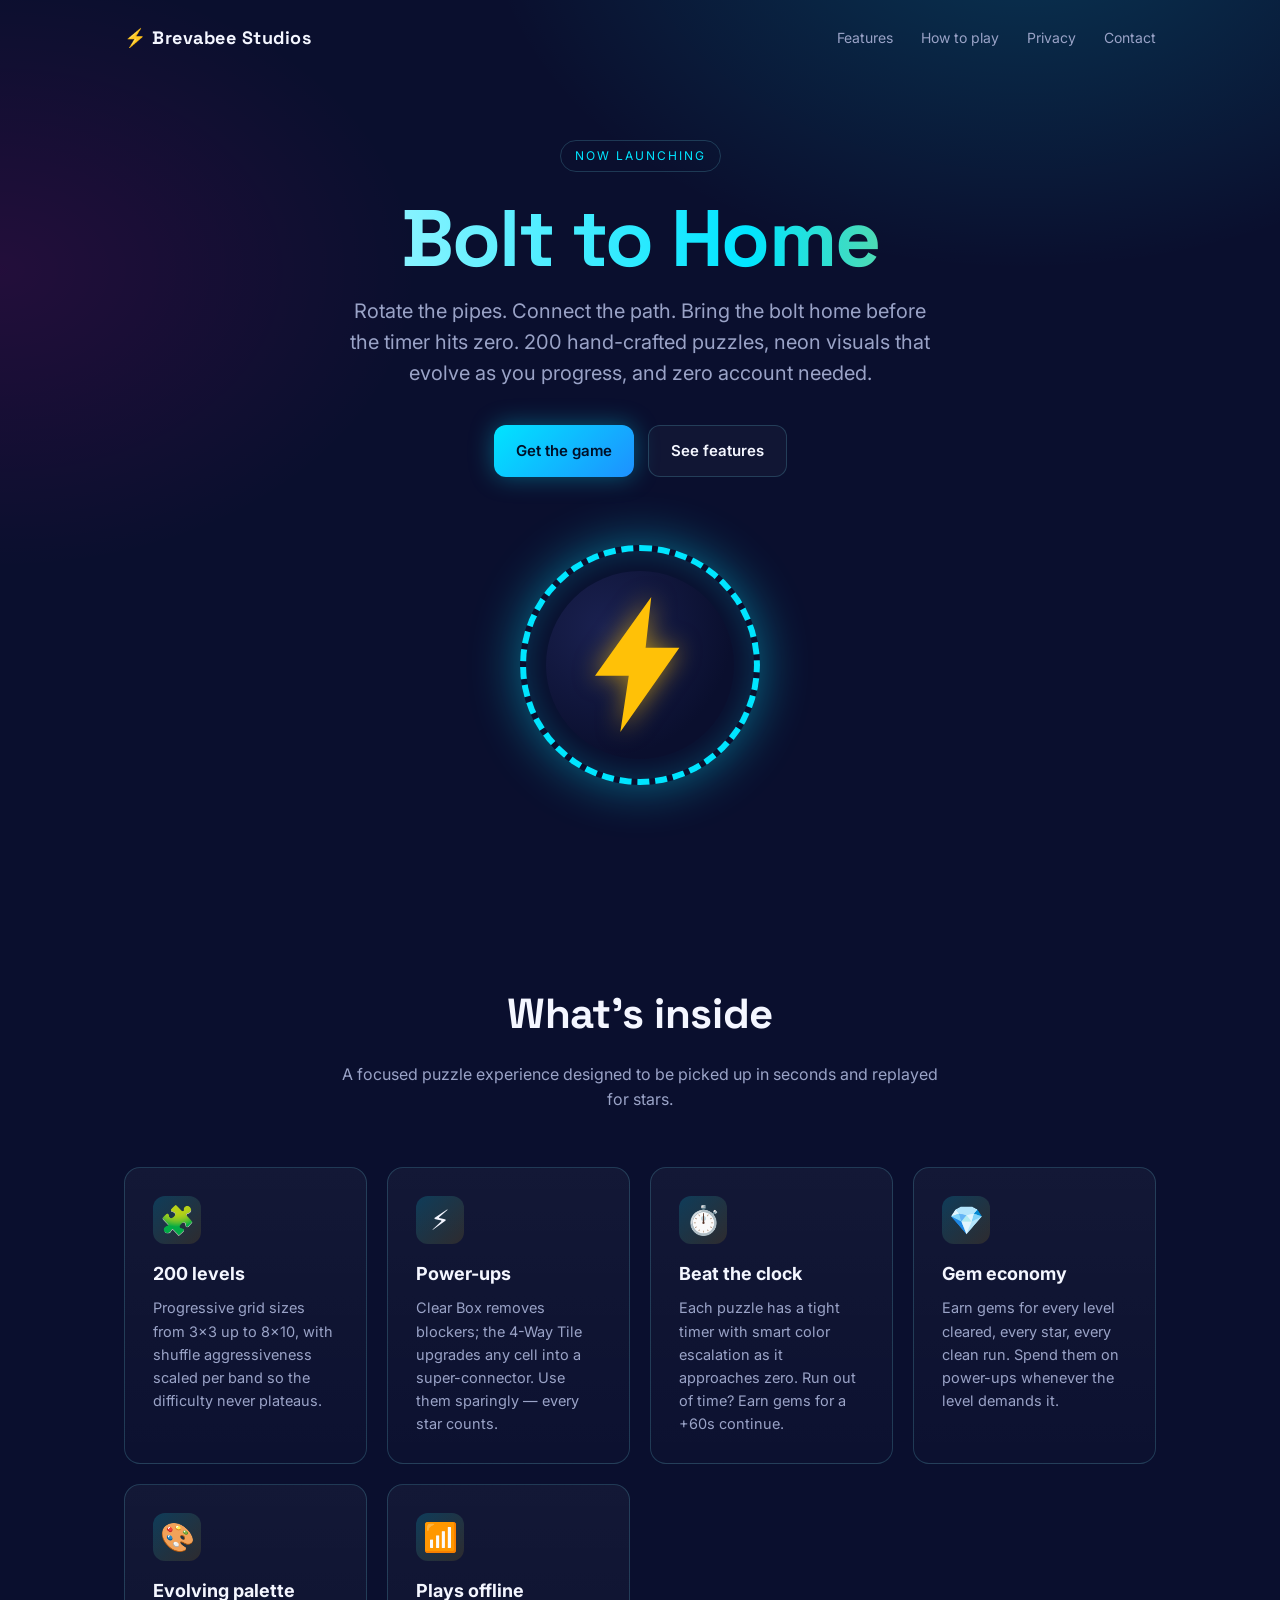
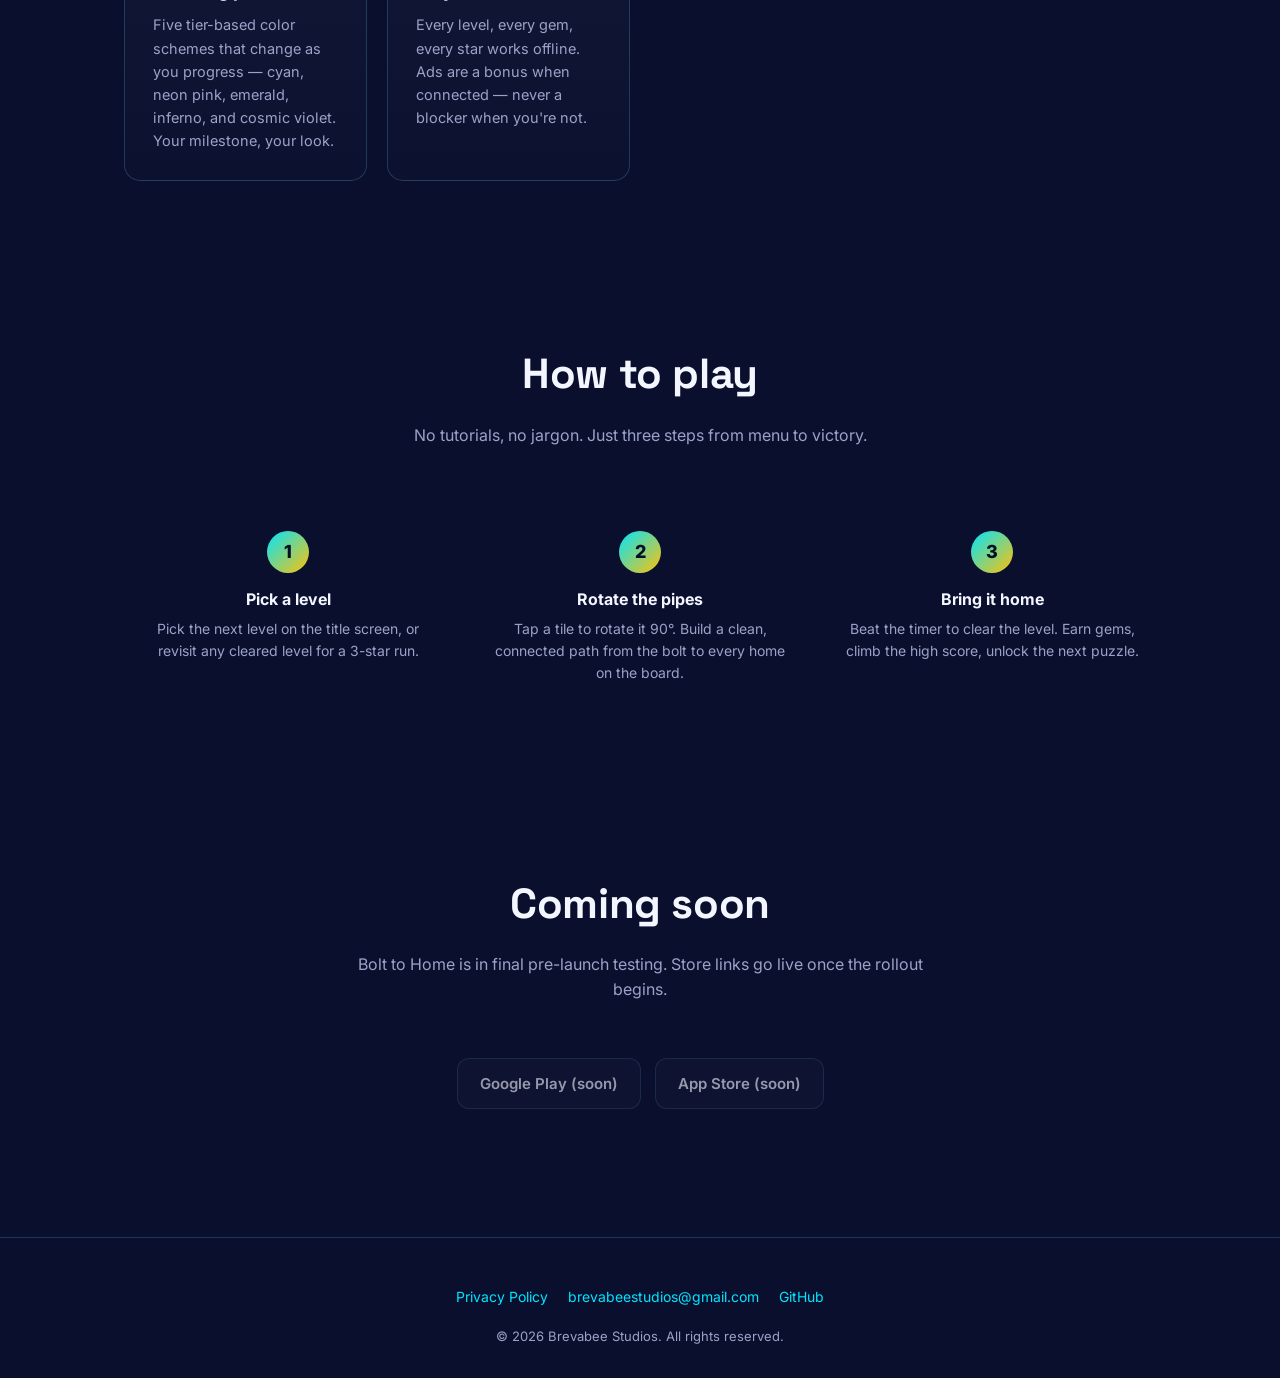
==== index.html @ f47f6210 "Initial: studio landing page for Bolt to Home" ====
<!doctype html>
<html lang="en">
<head>
<meta charset="utf-8">
<meta name="viewport" content="width=device-width, initial-scale=1">
<title>Brevabee Studios — Bolt to Home</title>
<meta name="description" content="Brevabee Studios builds polished casual mobile games. Our debut title Bolt to Home is launching on Google Play and the App Store.">
<meta property="og:title" content="Bolt to Home — Brevabee Studios">
<meta property="og:description" content="A bite-sized sliding-puzzle mobile game. Rotate pipes, beat the clock, bring the bolt home.">
<meta name="theme-color" content="#0A0F2E">
<link rel="preconnect" href="https://fonts.googleapis.com">
<link rel="preconnect" href="https://fonts.gstatic.com" crossorigin>
<link href="https://fonts.googleapis.com/css2?family=Inter:wght@400;600;800&family=Space+Grotesk:wght@600;700&display=swap" rel="stylesheet">
<style>
  *,*::before,*::after{box-sizing:border-box;margin:0;padding:0}
  :root{
    --bg:#0a0f2e;--bg-2:#13183d;
    --cyan:#00e5ff;--cyan-soft:#7af0ff;
    --gold:#ffc107;--magenta:#ff00aa;
    --text:#f4f6ff;--muted:#9aa3c7;
    --border:rgba(122,240,255,.18);
  }
  html{scroll-behavior:smooth}
  body{
    font-family:'Inter',system-ui,-apple-system,Segoe UI,Roboto,sans-serif;
    background:var(--bg);color:var(--text);line-height:1.55;overflow-x:hidden;
    background-image:
      radial-gradient(900px 600px at 80% -10%,rgba(0,229,255,.18),transparent 60%),
      radial-gradient(700px 500px at 0% 30%,rgba(255,0,170,.10),transparent 60%);
    background-attachment:fixed;
  }
  a{color:var(--cyan);text-decoration:none;transition:color .15s}
  a:hover{color:var(--cyan-soft)}
  .container{max-width:1080px;margin:0 auto;padding:0 24px}
  nav{display:flex;justify-content:space-between;align-items:center;padding:24px 0;font-size:14px}
  nav .brand{font-family:'Space Grotesk',sans-serif;font-weight:700;letter-spacing:.5px;font-size:18px}
  nav ul{display:flex;gap:28px;list-style:none}
  nav a{color:var(--muted)}
  nav a:hover{color:var(--text)}
  .hero{padding:64px 0 96px;text-align:center;position:relative}
  .hero-badge{
    display:inline-block;font-size:12px;letter-spacing:2px;text-transform:uppercase;
    color:var(--cyan);border:1px solid var(--border);
    padding:6px 14px;border-radius:999px;margin-bottom:24px;
  }
  h1{
    font-family:'Space Grotesk',sans-serif;
    font-size:clamp(40px,7vw,80px);font-weight:700;line-height:1.05;letter-spacing:-.02em;
    background:linear-gradient(90deg,#fff 0%,var(--cyan) 60%,var(--gold) 100%);
    -webkit-background-clip:text;background-clip:text;color:transparent;margin-bottom:16px;
  }
  .tagline{font-size:clamp(16px,2vw,20px);color:var(--muted);max-width:580px;margin:0 auto 36px}
  .cta-row{display:flex;flex-wrap:wrap;justify-content:center;gap:14px;margin-bottom:48px}
  .btn{
    display:inline-flex;align-items:center;gap:10px;
    padding:13px 22px;border-radius:12px;font-weight:600;font-size:15px;
    transition:transform .15s,box-shadow .15s,background .15s;
  }
  .btn-primary{background:linear-gradient(135deg,var(--cyan) 0%,#1e90ff 100%);color:#001028;box-shadow:0 0 24px rgba(0,229,255,.35)}
  .btn-primary:hover{color:#001028;transform:translateY(-1px);box-shadow:0 0 32px rgba(0,229,255,.55)}
  .btn-ghost{border:1px solid var(--border);color:var(--text);background:rgba(255,255,255,.03)}
  .btn-ghost:hover{color:var(--text);border-color:var(--cyan);background:rgba(0,229,255,.08)}
  .device-stage{position:relative;height:280px;display:flex;justify-content:center;align-items:center;margin-top:8px}
  .ring{
    width:240px;height:240px;border-radius:50%;
    border:6px dashed var(--cyan);
    box-shadow:0 0 50px rgba(0,229,255,.45),inset 0 0 30px rgba(0,229,255,.2);
    animation:spin 18s linear infinite;
    display:flex;justify-content:center;align-items:center;
  }
  .ring-inner{
    width:188px;height:188px;border-radius:50%;
    background:radial-gradient(circle at 30% 30%,#1a2150 0%,#0a0f2e 70%);
    display:flex;justify-content:center;align-items:center;
    animation:counter-spin 18s linear infinite;
  }
  .bolt{width:90px;height:auto;filter:drop-shadow(0 0 12px rgba(255,193,7,.6))}
  @keyframes spin{to{transform:rotate(360deg)}}
  @keyframes counter-spin{to{transform:rotate(-360deg)}}
  section{padding:80px 0;position:relative}
  section h2{
    font-family:'Space Grotesk',sans-serif;
    font-size:clamp(28px,4vw,42px);font-weight:700;letter-spacing:-.01em;margin-bottom:16px;text-align:center;
  }
  section .sub{text-align:center;color:var(--muted);max-width:600px;margin:0 auto 56px}
  .features{display:grid;grid-template-columns:repeat(auto-fit,minmax(240px,1fr));gap:20px}
  .feature{
    background:linear-gradient(180deg,rgba(255,255,255,.04) 0%,rgba(255,255,255,.01) 100%);
    border:1px solid var(--border);border-radius:16px;padding:28px;
    transition:transform .2s,border-color .2s,box-shadow .2s;
  }
  .feature:hover{transform:translateY(-3px);border-color:var(--cyan);box-shadow:0 6px 28px rgba(0,229,255,.12)}
  .feature .icon{
    font-size:28px;display:inline-flex;align-items:center;justify-content:center;
    width:48px;height:48px;border-radius:12px;
    background:linear-gradient(135deg,rgba(0,229,255,.18),rgba(255,193,7,.12));
    margin-bottom:16px;
  }
  .feature h3{font-size:18px;margin-bottom:8px;font-weight:700}
  .feature p{color:var(--muted);font-size:14.5px;line-height:1.6}
  .steps{display:grid;grid-template-columns:repeat(auto-fit,minmax(220px,1fr));gap:24px;text-align:center}
  .step{padding:28px 16px}
  .step .num{
    display:inline-flex;width:42px;height:42px;border-radius:50%;
    background:linear-gradient(135deg,var(--cyan),var(--gold));
    color:#001028;font-weight:800;font-size:18px;
    align-items:center;justify-content:center;margin-bottom:14px;
  }
  .step h4{font-size:16px;font-weight:700;margin-bottom:6px}
  .step p{color:var(--muted);font-size:14px}
  footer{padding:48px 0 32px;border-top:1px solid var(--border);text-align:center;color:var(--muted);font-size:14px}
  footer .links{display:flex;flex-wrap:wrap;justify-content:center;gap:20px;margin-bottom:18px}
  footer .copy{font-size:13px}
  @media (max-width:560px){
    nav ul{gap:18px;font-size:13px}
    .device-stage{height:240px}
    .ring{width:200px;height:200px}
    .ring-inner{width:152px;height:152px}
    .bolt{width:74px}
  }
</style>
</head>
<body>

<header class="container">
  <nav>
    <span class="brand">⚡ Brevabee Studios</span>
    <ul>
      <li><a href="#features">Features</a></li>
      <li><a href="#how">How to play</a></li>
      <li><a href="https://brevabeestudios.github.io/bolttohome-privacy/">Privacy</a></li>
      <li><a href="mailto:brevabeestudios@gmail.com">Contact</a></li>
    </ul>
  </nav>
</header>

<main>

  <section class="hero container">
    <span class="hero-badge">Now launching</span>
    <h1>Bolt to Home</h1>
    <p class="tagline">Rotate the pipes. Connect the path. Bring the bolt home before the timer hits zero. 200 hand-crafted puzzles, neon visuals that evolve as you progress, and zero account needed.</p>
    <div class="cta-row">
      <a class="btn btn-primary" href="#download">Get the game</a>
      <a class="btn btn-ghost" href="#features">See features</a>
    </div>
    <div class="device-stage" aria-hidden="true">
      <div class="ring">
        <div class="ring-inner">
          <svg class="bolt" viewBox="0 0 64 96" xmlns="http://www.w3.org/2000/svg">
            <path d="M40 0 L0 56 L24 56 L18 96 L60 36 L36 36 Z" fill="#FFC107"/>
          </svg>
        </div>
      </div>
    </div>
  </section>

  <section id="features">
    <div class="container">
      <h2>What's inside</h2>
      <p class="sub">A focused puzzle experience designed to be picked up in seconds and replayed for stars.</p>
      <div class="features">
        <div class="feature"><span class="icon">🧩</span><h3>200 levels</h3><p>Progressive grid sizes from 3×3 up to 8×10, with shuffle aggressiveness scaled per band so the difficulty never plateaus.</p></div>
        <div class="feature"><span class="icon">⚡</span><h3>Power-ups</h3><p>Clear Box removes blockers; the 4-Way Tile upgrades any cell into a super-connector. Use them sparingly — every star counts.</p></div>
        <div class="feature"><span class="icon">⏱️</span><h3>Beat the clock</h3><p>Each puzzle has a tight timer with smart color escalation as it approaches zero. Run out of time? Earn gems for a +60s continue.</p></div>
        <div class="feature"><span class="icon">💎</span><h3>Gem economy</h3><p>Earn gems for every level cleared, every star, every clean run. Spend them on power-ups whenever the level demands it.</p></div>
        <div class="feature"><span class="icon">🎨</span><h3>Evolving palette</h3><p>Five tier-based color schemes that change as you progress — cyan, neon pink, emerald, inferno, and cosmic violet. Your milestone, your look.</p></div>
        <div class="feature"><span class="icon">📶</span><h3>Plays offline</h3><p>Every level, every gem, every star works offline. Ads are a bonus when connected — never a blocker when you're not.</p></div>
      </div>
    </div>
  </section>

  <section id="how">
    <div class="container">
      <h2>How to play</h2>
      <p class="sub">No tutorials, no jargon. Just three steps from menu to victory.</p>
      <div class="steps">
        <div class="step"><div class="num">1</div><h4>Pick a level</h4><p>Pick the next level on the title screen, or revisit any cleared level for a 3-star run.</p></div>
        <div class="step"><div class="num">2</div><h4>Rotate the pipes</h4><p>Tap a tile to rotate it 90°. Build a clean, connected path from the bolt to every home on the board.</p></div>
        <div class="step"><div class="num">3</div><h4>Bring it home</h4><p>Beat the timer to clear the level. Earn gems, climb the high score, unlock the next puzzle.</p></div>
      </div>
    </div>
  </section>

  <section id="download">
    <div class="container" style="text-align:center">
      <h2>Coming soon</h2>
      <p class="sub">Bolt to Home is in final pre-launch testing. Store links go live once the rollout begins.</p>
      <div class="cta-row" style="justify-content:center;margin-top:8px">
        <a class="btn btn-ghost" href="#" aria-disabled="true" style="opacity:.6;cursor:default">Google Play (soon)</a>
        <a class="btn btn-ghost" href="#" aria-disabled="true" style="opacity:.6;cursor:default">App Store (soon)</a>
      </div>
    </div>
  </section>

</main>

<footer>
  <div class="container">
    <div class="links">
      <a href="https://brevabeestudios.github.io/bolttohome-privacy/">Privacy Policy</a>
      <a href="mailto:brevabeestudios@gmail.com">brevabeestudios@gmail.com</a>
      <a href="https://github.com/brevabeestudios">GitHub</a>
    </div>
    <p class="copy">© 2026 Brevabee Studios. All rights reserved.</p>
  </div>
</footer>

</body>
</html>
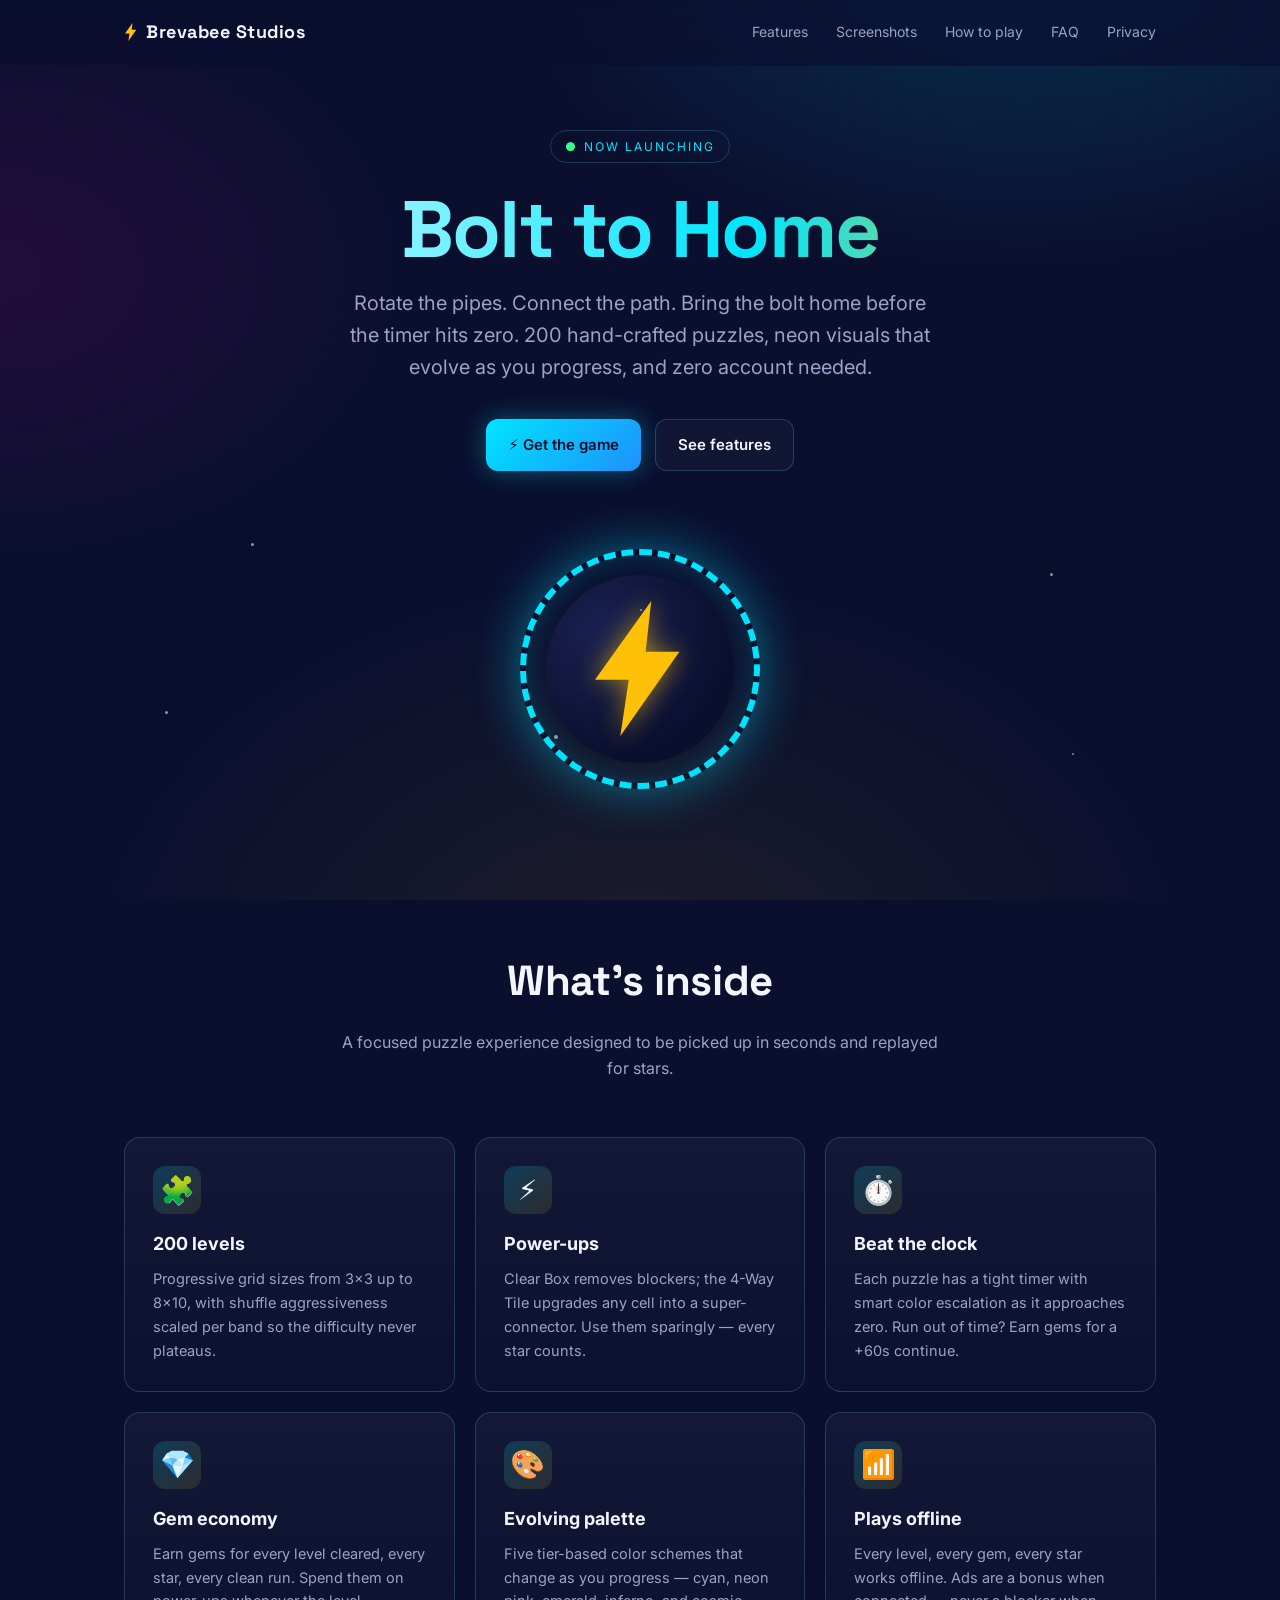
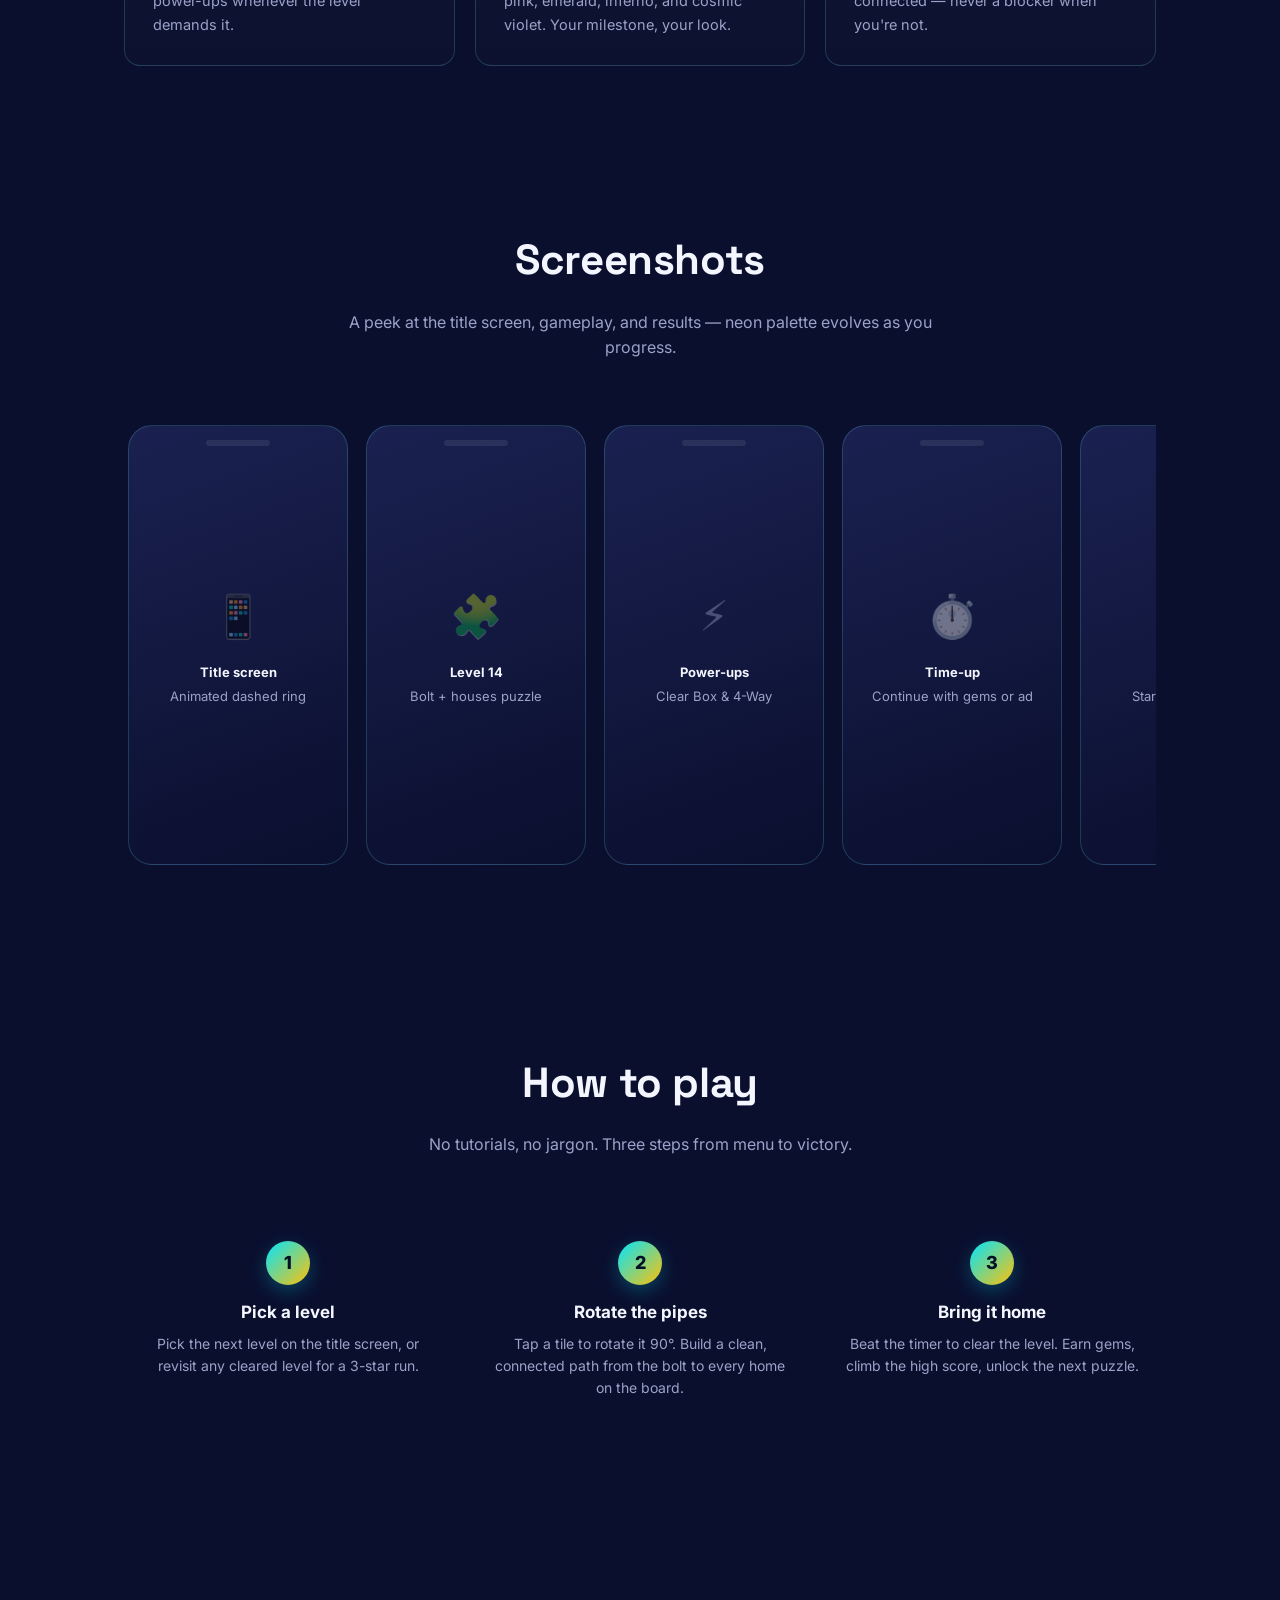
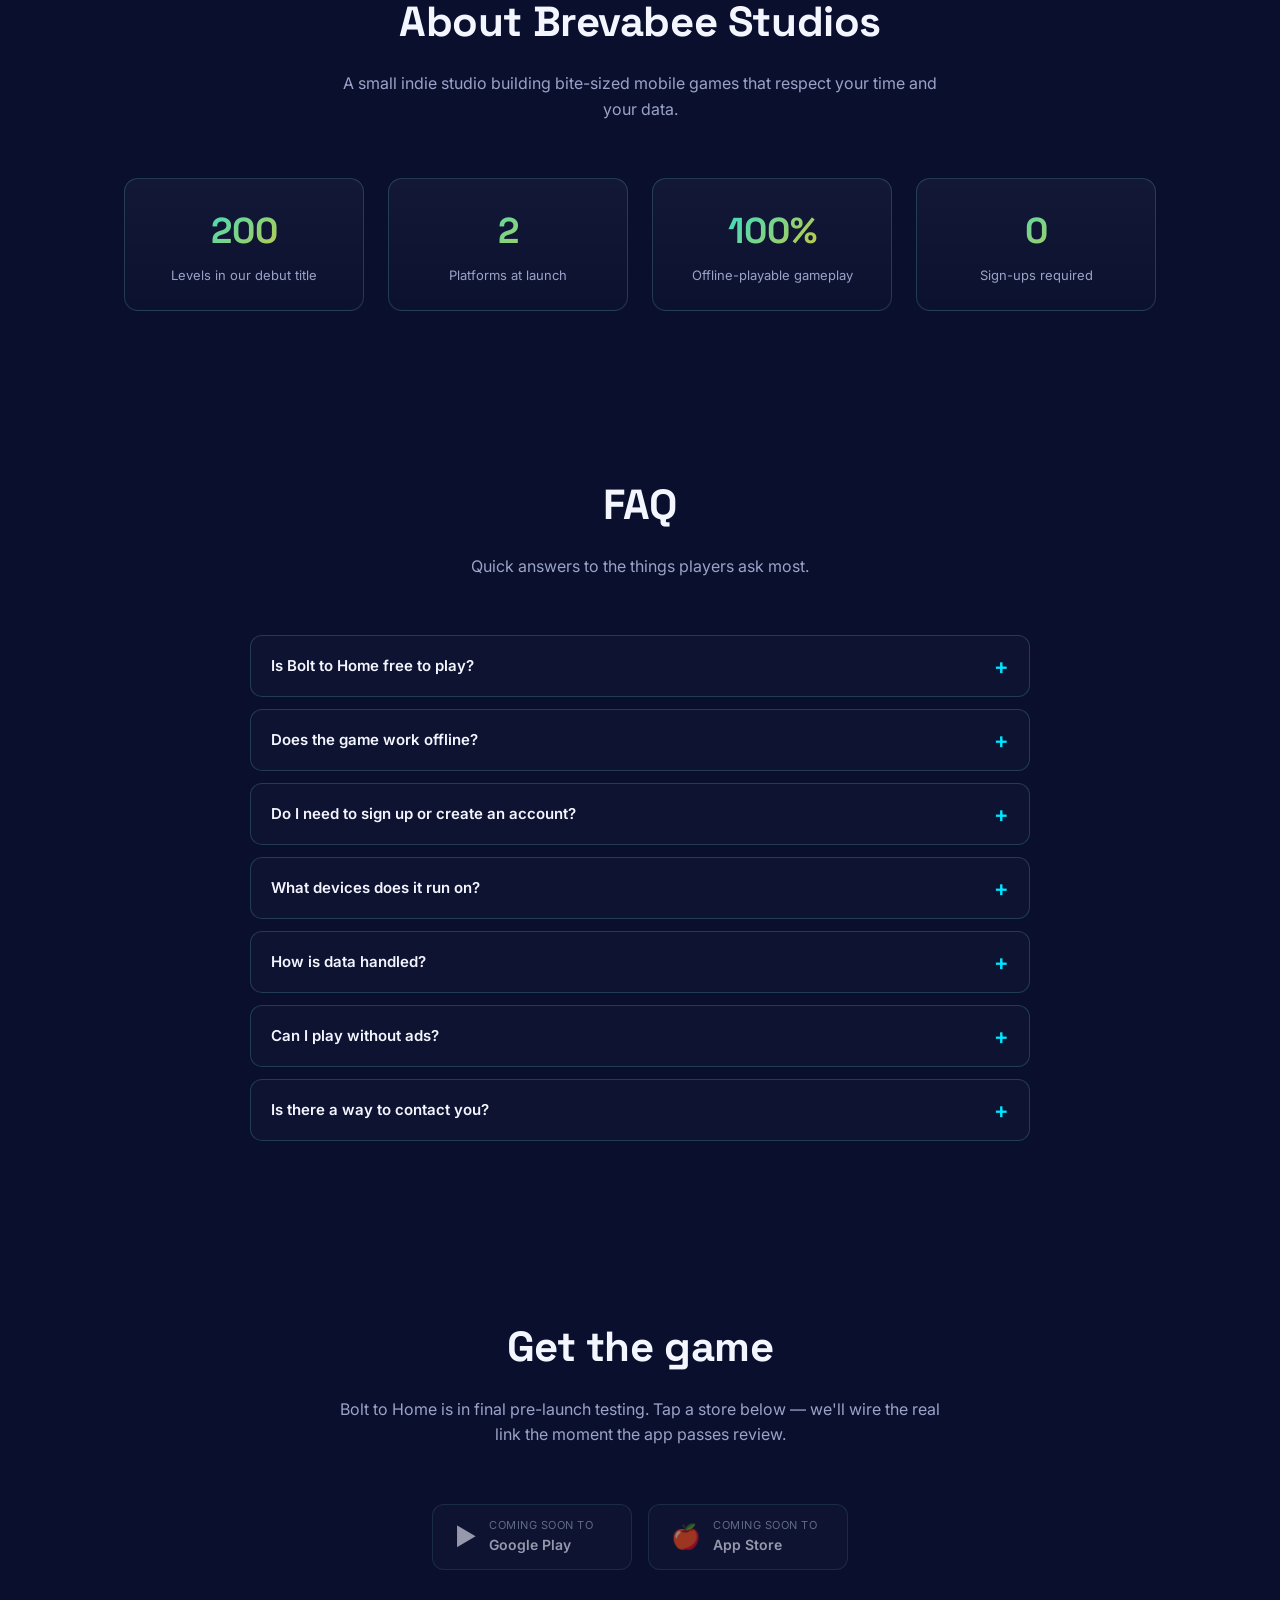
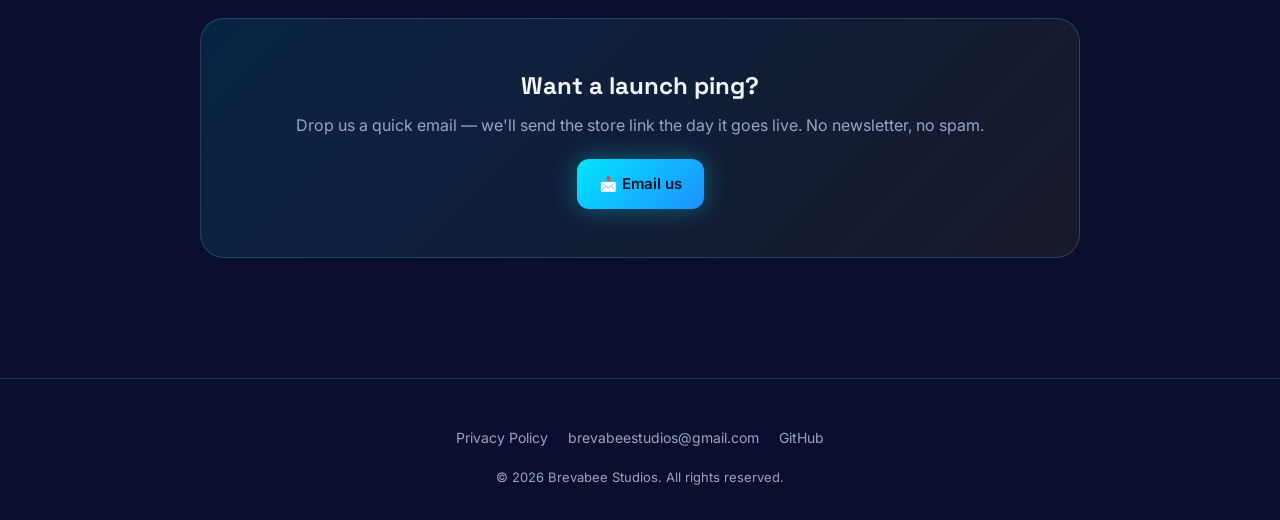
==== commit 2d00f0b0: "Expand site: nav, screenshots, about, FAQ, 404, favicon, OG image, sitemap, robots" ====
--- a/index.html
+++ b/index.html
@@ -4,134 +4,228 @@
 <meta charset="utf-8">
 <meta name="viewport" content="width=device-width, initial-scale=1">
 <title>Brevabee Studios — Bolt to Home</title>
-<meta name="description" content="Brevabee Studios builds polished casual mobile games. Our debut title Bolt to Home is launching on Google Play and the App Store.">
+<meta name="description" content="Brevabee Studios is launching Bolt to Home, a sliding-puzzle mobile game with 200 hand-crafted levels. Connect the bolt, beat the timer, ship gems home.">
+<meta name="keywords" content="Bolt to Home, Brevabee Studios, sliding puzzle, mobile game, casual game, Android puzzle, iOS puzzle, free puzzle game">
+<meta name="author" content="Brevabee Studios">
+<meta name="theme-color" content="#0A0F2E">
+<link rel="canonical" href="https://brevabeestudios.github.io/">
+
+<meta property="og:type" content="website">
+<meta property="og:url" content="https://brevabeestudios.github.io/">
 <meta property="og:title" content="Bolt to Home — Brevabee Studios">
-<meta property="og:description" content="A bite-sized sliding-puzzle mobile game. Rotate pipes, beat the clock, bring the bolt home.">
-<meta name="theme-color" content="#0A0F2E">
+<meta property="og:description" content="Rotate pipes. Beat the clock. Bring the bolt home. 200 hand-crafted puzzles, neon visuals, and zero account needed.">
+<meta property="og:image" content="https://brevabeestudios.github.io/og-cover.svg">
+<meta property="og:image:width" content="1200">
+<meta property="og:image:height" content="630">
+
+<meta name="twitter:card" content="summary_large_image">
+<meta name="twitter:title" content="Bolt to Home — Brevabee Studios">
+<meta name="twitter:description" content="A bite-sized sliding-puzzle mobile game. Rotate pipes, beat the clock, bring the bolt home.">
+<meta name="twitter:image" content="https://brevabeestudios.github.io/og-cover.svg">
+
+<link rel="icon" type="image/svg+xml" href="favicon.svg">
+<link rel="alternate icon" type="image/png" href="favicon.png">
+<link rel="apple-touch-icon" href="apple-touch-icon.png">
+
 <link rel="preconnect" href="https://fonts.googleapis.com">
 <link rel="preconnect" href="https://fonts.gstatic.com" crossorigin>
-<link href="https://fonts.googleapis.com/css2?family=Inter:wght@400;600;800&family=Space+Grotesk:wght@600;700&display=swap" rel="stylesheet">
+<link href="https://fonts.googleapis.com/css2?family=Inter:wght@400;500;600;800&family=Space+Grotesk:wght@600;700&display=swap" rel="stylesheet">
+
+<script type="application/ld+json">
+{
+  "@context": "https://schema.org",
+  "@type": "VideoGame",
+  "name": "Bolt to Home",
+  "alternateName": "Bolt to Home — Sliding Puzzle",
+  "description": "A bite-sized sliding-puzzle mobile game. Rotate pipes, beat the clock, bring the bolt home across 200 hand-crafted levels.",
+  "url": "https://brevabeestudios.github.io/",
+  "image": "https://brevabeestudios.github.io/og-cover.svg",
+  "genre": ["Puzzle", "Casual"],
+  "gamePlatform": ["Android", "iOS"],
+  "applicationCategory": "GameApplication",
+  "operatingSystem": "Android, iOS",
+  "publisher": {
+    "@type": "Organization",
+    "name": "Brevabee Studios",
+    "url": "https://brevabeestudios.github.io/",
+    "email": "brevabeestudios@gmail.com"
+  },
+  "offers": {
+    "@type": "Offer",
+    "price": "0",
+    "priceCurrency": "USD",
+    "availability": "https://schema.org/PreOrder"
+  }
+}
+</script>
+
 <style>
   *,*::before,*::after{box-sizing:border-box;margin:0;padding:0}
   :root{
     --bg:#0a0f2e;--bg-2:#13183d;
     --cyan:#00e5ff;--cyan-soft:#7af0ff;
-    --gold:#ffc107;--magenta:#ff00aa;
+    --gold:#ffc107;--magenta:#ff00aa;--lime:#76ff03;
     --text:#f4f6ff;--muted:#9aa3c7;
     --border:rgba(122,240,255,.18);
+    --card:linear-gradient(180deg,rgba(255,255,255,.04) 0%,rgba(255,255,255,.01) 100%);
   }
-  html{scroll-behavior:smooth}
+  html{scroll-behavior:smooth;-webkit-text-size-adjust:100%}
   body{
     font-family:'Inter',system-ui,-apple-system,Segoe UI,Roboto,sans-serif;
-    background:var(--bg);color:var(--text);line-height:1.55;overflow-x:hidden;
+    background:var(--bg);color:var(--text);line-height:1.6;overflow-x:hidden;
     background-image:
       radial-gradient(900px 600px at 80% -10%,rgba(0,229,255,.18),transparent 60%),
-      radial-gradient(700px 500px at 0% 30%,rgba(255,0,170,.10),transparent 60%);
-    background-attachment:fixed;
+      radial-gradient(700px 500px at 0% 30%,rgba(255,0,170,.10),transparent 60%),
+      radial-gradient(800px 600px at 50% 110%,rgba(255,193,7,.08),transparent 70%);
+    background-attachment:fixed;-webkit-font-smoothing:antialiased;
   }
   a{color:var(--cyan);text-decoration:none;transition:color .15s}
   a:hover{color:var(--cyan-soft)}
   .container{max-width:1080px;margin:0 auto;padding:0 24px}
-  nav{display:flex;justify-content:space-between;align-items:center;padding:24px 0;font-size:14px}
-  nav .brand{font-family:'Space Grotesk',sans-serif;font-weight:700;letter-spacing:.5px;font-size:18px}
-  nav ul{display:flex;gap:28px;list-style:none}
+
+  /* NAV */
+  header{position:sticky;top:0;z-index:50;backdrop-filter:blur(12px);background:rgba(10,15,46,.7);border-bottom:1px solid transparent;transition:border-color .3s}
+  header.scrolled{border-bottom-color:var(--border)}
+  nav{display:flex;justify-content:space-between;align-items:center;padding:18px 0;font-size:14px}
+  nav .brand{font-family:'Space Grotesk',sans-serif;font-weight:700;letter-spacing:.5px;font-size:18px;display:flex;align-items:center;gap:8px}
+  nav .brand .b-bolt{display:inline-block;width:14px;height:18px}
+  nav ul{display:flex;gap:28px;list-style:none;align-items:center}
   nav a{color:var(--muted)}
   nav a:hover{color:var(--text)}
-  .hero{padding:64px 0 96px;text-align:center;position:relative}
-  .hero-badge{
-    display:inline-block;font-size:12px;letter-spacing:2px;text-transform:uppercase;
-    color:var(--cyan);border:1px solid var(--border);
-    padding:6px 14px;border-radius:999px;margin-bottom:24px;
-  }
-  h1{
-    font-family:'Space Grotesk',sans-serif;
-    font-size:clamp(40px,7vw,80px);font-weight:700;line-height:1.05;letter-spacing:-.02em;
-    background:linear-gradient(90deg,#fff 0%,var(--cyan) 60%,var(--gold) 100%);
-    -webkit-background-clip:text;background-clip:text;color:transparent;margin-bottom:16px;
-  }
+  nav .menu-btn{display:none;background:none;border:none;color:var(--text);font-size:22px;cursor:pointer;padding:6px}
+
+  /* HERO */
+  .hero{padding:64px 0 48px;text-align:center;position:relative}
+  .hero-badge{display:inline-block;font-size:12px;letter-spacing:2px;text-transform:uppercase;color:var(--cyan);border:1px solid var(--border);padding:6px 14px;border-radius:999px;margin-bottom:24px}
+  .hero-badge::before{content:"●";color:#34ff8e;margin-right:6px;animation:pulse 1.6s ease-in-out infinite}
+  @keyframes pulse{0%,100%{opacity:1}50%{opacity:.35}}
+  h1{font-family:'Space Grotesk',sans-serif;font-size:clamp(40px,7vw,80px);font-weight:700;line-height:1.05;letter-spacing:-.02em;background:linear-gradient(90deg,#fff 0%,var(--cyan) 60%,var(--gold) 100%);-webkit-background-clip:text;background-clip:text;color:transparent;margin-bottom:16px}
   .tagline{font-size:clamp(16px,2vw,20px);color:var(--muted);max-width:580px;margin:0 auto 36px}
   .cta-row{display:flex;flex-wrap:wrap;justify-content:center;gap:14px;margin-bottom:48px}
-  .btn{
-    display:inline-flex;align-items:center;gap:10px;
-    padding:13px 22px;border-radius:12px;font-weight:600;font-size:15px;
-    transition:transform .15s,box-shadow .15s,background .15s;
-  }
+  .btn{display:inline-flex;align-items:center;gap:10px;padding:13px 22px;border-radius:12px;font-weight:600;font-size:15px;transition:transform .15s,box-shadow .15s,background .15s,border-color .15s}
   .btn-primary{background:linear-gradient(135deg,var(--cyan) 0%,#1e90ff 100%);color:#001028;box-shadow:0 0 24px rgba(0,229,255,.35)}
   .btn-primary:hover{color:#001028;transform:translateY(-1px);box-shadow:0 0 32px rgba(0,229,255,.55)}
   .btn-ghost{border:1px solid var(--border);color:var(--text);background:rgba(255,255,255,.03)}
   .btn-ghost:hover{color:var(--text);border-color:var(--cyan);background:rgba(0,229,255,.08)}
-  .device-stage{position:relative;height:280px;display:flex;justify-content:center;align-items:center;margin-top:8px}
-  .ring{
-    width:240px;height:240px;border-radius:50%;
-    border:6px dashed var(--cyan);
-    box-shadow:0 0 50px rgba(0,229,255,.45),inset 0 0 30px rgba(0,229,255,.2);
-    animation:spin 18s linear infinite;
-    display:flex;justify-content:center;align-items:center;
-  }
-  .ring-inner{
-    width:188px;height:188px;border-radius:50%;
-    background:radial-gradient(circle at 30% 30%,#1a2150 0%,#0a0f2e 70%);
-    display:flex;justify-content:center;align-items:center;
-    animation:counter-spin 18s linear infinite;
-  }
+  .btn-store{display:inline-flex;align-items:center;gap:12px;padding:12px 22px;border-radius:12px;border:1px solid var(--border);background:rgba(255,255,255,.03);color:var(--text);min-width:200px;text-align:left}
+  .btn-store:hover{color:var(--text);border-color:var(--cyan);background:rgba(0,229,255,.06);transform:translateY(-1px)}
+  .btn-store .icon{font-size:24px}
+  .btn-store small{display:block;font-size:11px;color:var(--muted);text-transform:uppercase;letter-spacing:.5px}
+  .btn-store strong{display:block;font-size:14px;font-weight:600}
+
+  /* device stage */
+  .device-stage{position:relative;height:300px;display:flex;justify-content:center;align-items:center;margin-top:8px}
+  .stars{position:absolute;inset:0;pointer-events:none}
+  .star{position:absolute;width:3px;height:3px;border-radius:50%;background:#fff;opacity:.55;animation:twinkle 4s ease-in-out infinite}
+  .star:nth-child(1){top:8%;left:14%;animation-delay:.2s}
+  .star:nth-child(2){top:18%;left:88%;animation-delay:1.1s}
+  .star:nth-child(3){top:64%;left:6%;animation-delay:2.0s}
+  .star:nth-child(4){top:78%;left:90%;animation-delay:.6s;width:2px;height:2px}
+  .star:nth-child(5){top:30%;left:50%;animation-delay:1.6s;width:2px;height:2px}
+  .star:nth-child(6){top:72%;left:42%;animation-delay:2.4s;width:4px;height:4px}
+  @keyframes twinkle{0%,100%{opacity:.3;transform:scale(1)}50%{opacity:1;transform:scale(1.4)}}
+  .ring{width:240px;height:240px;border-radius:50%;border:6px dashed var(--cyan);box-shadow:0 0 50px rgba(0,229,255,.45),inset 0 0 30px rgba(0,229,255,.2);animation:spin 18s linear infinite;display:flex;justify-content:center;align-items:center}
+  .ring-inner{width:188px;height:188px;border-radius:50%;background:radial-gradient(circle at 30% 30%,#1a2150 0%,#0a0f2e 70%);display:flex;justify-content:center;align-items:center;animation:counter-spin 18s linear infinite}
   .bolt{width:90px;height:auto;filter:drop-shadow(0 0 12px rgba(255,193,7,.6))}
   @keyframes spin{to{transform:rotate(360deg)}}
   @keyframes counter-spin{to{transform:rotate(-360deg)}}
-  section{padding:80px 0;position:relative}
-  section h2{
-    font-family:'Space Grotesk',sans-serif;
-    font-size:clamp(28px,4vw,42px);font-weight:700;letter-spacing:-.01em;margin-bottom:16px;text-align:center;
-  }
-  section .sub{text-align:center;color:var(--muted);max-width:600px;margin:0 auto 56px}
-  .features{display:grid;grid-template-columns:repeat(auto-fit,minmax(240px,1fr));gap:20px}
-  .feature{
-    background:linear-gradient(180deg,rgba(255,255,255,.04) 0%,rgba(255,255,255,.01) 100%);
-    border:1px solid var(--border);border-radius:16px;padding:28px;
-    transition:transform .2s,border-color .2s,box-shadow .2s;
-  }
-  .feature:hover{transform:translateY(-3px);border-color:var(--cyan);box-shadow:0 6px 28px rgba(0,229,255,.12)}
-  .feature .icon{
-    font-size:28px;display:inline-flex;align-items:center;justify-content:center;
-    width:48px;height:48px;border-radius:12px;
-    background:linear-gradient(135deg,rgba(0,229,255,.18),rgba(255,193,7,.12));
-    margin-bottom:16px;
-  }
+
+  /* SECTIONS */
+  section{padding:80px 0;position:relative;scroll-margin-top:64px}
+  section h2{font-family:'Space Grotesk',sans-serif;font-size:clamp(28px,4vw,42px);font-weight:700;letter-spacing:-.01em;margin-bottom:16px;text-align:center}
+  section .sub{text-align:center;color:var(--muted);max-width:600px;margin:0 auto 56px;font-size:16px}
+
+  /* FEATURES */
+  .features{display:grid;grid-template-columns:repeat(auto-fit,minmax(260px,1fr));gap:20px}
+  .feature{background:var(--card);border:1px solid var(--border);border-radius:16px;padding:28px;transition:transform .25s,border-color .25s,box-shadow .25s;position:relative;overflow:hidden}
+  .feature::before{content:"";position:absolute;top:0;left:-100%;width:100%;height:2px;background:linear-gradient(90deg,transparent,var(--cyan),transparent);transition:left .6s}
+  .feature:hover{transform:translateY(-4px);border-color:rgba(0,229,255,.45);box-shadow:0 8px 32px rgba(0,229,255,.12)}
+  .feature:hover::before{left:100%}
+  .feature .icon{font-size:28px;display:inline-flex;align-items:center;justify-content:center;width:48px;height:48px;border-radius:12px;background:linear-gradient(135deg,rgba(0,229,255,.18),rgba(255,193,7,.12));margin-bottom:16px}
   .feature h3{font-size:18px;margin-bottom:8px;font-weight:700}
-  .feature p{color:var(--muted);font-size:14.5px;line-height:1.6}
+  .feature p{color:var(--muted);font-size:14.5px;line-height:1.65}
+
+  /* SCREENSHOTS */
+  .shots-strip{display:flex;gap:18px;overflow-x:auto;padding:8px 4px 24px;scroll-snap-type:x mandatory;-webkit-overflow-scrolling:touch}
+  .shots-strip::-webkit-scrollbar{height:8px}
+  .shots-strip::-webkit-scrollbar-thumb{background:rgba(0,229,255,.25);border-radius:4px}
+  .shot{flex:0 0 220px;height:440px;border-radius:24px;overflow:hidden;background:linear-gradient(160deg,#1a2150 0%,#0a0f2e 100%);border:1px solid var(--border);display:flex;flex-direction:column;align-items:center;justify-content:center;color:var(--muted);font-size:13px;text-align:center;padding:24px;scroll-snap-align:center;position:relative;transition:transform .25s,border-color .25s}
+  .shot:hover{transform:translateY(-3px);border-color:var(--cyan)}
+  .shot::after{content:"";position:absolute;top:14px;left:50%;transform:translateX(-50%);width:64px;height:6px;background:rgba(255,255,255,.08);border-radius:3px}
+  .shot .placeholder-icon{font-size:42px;margin-bottom:12px;opacity:.4}
+  .shot strong{color:var(--text);display:block;margin-bottom:4px}
+
+  /* HOW TO PLAY */
   .steps{display:grid;grid-template-columns:repeat(auto-fit,minmax(220px,1fr));gap:24px;text-align:center}
-  .step{padding:28px 16px}
-  .step .num{
-    display:inline-flex;width:42px;height:42px;border-radius:50%;
-    background:linear-gradient(135deg,var(--cyan),var(--gold));
-    color:#001028;font-weight:800;font-size:18px;
-    align-items:center;justify-content:center;margin-bottom:14px;
-  }
-  .step h4{font-size:16px;font-weight:700;margin-bottom:6px}
+  .step{padding:28px 16px;position:relative}
+  .step .num{display:inline-flex;width:44px;height:44px;border-radius:50%;background:linear-gradient(135deg,var(--cyan),var(--gold));color:#001028;font-weight:800;font-size:18px;align-items:center;justify-content:center;margin-bottom:14px;box-shadow:0 6px 18px rgba(0,229,255,.25)}
+  .step h4{font-size:17px;font-weight:700;margin-bottom:6px}
   .step p{color:var(--muted);font-size:14px}
-  footer{padding:48px 0 32px;border-top:1px solid var(--border);text-align:center;color:var(--muted);font-size:14px}
+
+  /* ABOUT */
+  .about-grid{display:grid;grid-template-columns:repeat(auto-fit,minmax(240px,1fr));gap:24px;margin-top:24px}
+  .stat{background:var(--card);border:1px solid var(--border);border-radius:14px;padding:24px;text-align:center}
+  .stat .num{font-family:'Space Grotesk',sans-serif;font-size:36px;font-weight:700;background:linear-gradient(135deg,var(--cyan),var(--gold));-webkit-background-clip:text;background-clip:text;color:transparent}
+  .stat .label{color:var(--muted);font-size:13px;margin-top:4px}
+
+  /* FAQ */
+  .faq{max-width:780px;margin:0 auto}
+  .faq details{border:1px solid var(--border);border-radius:12px;padding:0;margin-bottom:12px;background:rgba(255,255,255,.02);transition:border-color .2s,background .2s}
+  .faq details[open]{border-color:var(--cyan);background:rgba(0,229,255,.04)}
+  .faq summary{padding:18px 20px;cursor:pointer;font-weight:600;list-style:none;display:flex;justify-content:space-between;align-items:center;font-size:15px}
+  .faq summary::-webkit-details-marker{display:none}
+  .faq summary::after{content:"+";font-size:22px;color:var(--cyan);transition:transform .2s;line-height:1}
+  .faq details[open] summary::after{transform:rotate(45deg)}
+  .faq p{padding:0 20px 18px;color:var(--muted);font-size:14.5px}
+
+  /* DOWNLOAD */
+  .download-stack{display:flex;flex-wrap:wrap;justify-content:center;gap:16px;margin-top:24px}
+
+  /* CTA BAND */
+  .cta-band{margin:48px auto 0;max-width:880px;padding:48px 32px;text-align:center;border-radius:24px;background:linear-gradient(135deg,rgba(0,229,255,.10),rgba(255,193,7,.06));border:1px solid var(--border)}
+  .cta-band h3{font-family:'Space Grotesk',sans-serif;font-size:24px;margin-bottom:8px}
+  .cta-band p{color:var(--muted);margin-bottom:20px}
+
+  /* FOOTER */
+  footer{padding:48px 0 32px;border-top:1px solid var(--border);text-align:center;color:var(--muted);font-size:14px;margin-top:40px}
   footer .links{display:flex;flex-wrap:wrap;justify-content:center;gap:20px;margin-bottom:18px}
   footer .copy{font-size:13px}
-  @media (max-width:560px){
-    nav ul{gap:18px;font-size:13px}
+  footer .links a{color:var(--muted)}
+  footer .links a:hover{color:var(--cyan)}
+
+  /* MOBILE */
+  @media (max-width:720px){
+    nav ul{display:none;position:absolute;top:60px;left:0;right:0;flex-direction:column;background:rgba(10,15,46,.95);backdrop-filter:blur(12px);padding:24px;gap:18px;border-top:1px solid var(--border)}
+    nav ul.open{display:flex}
+    nav .menu-btn{display:block}
+    section{padding:56px 0}
     .device-stage{height:240px}
     .ring{width:200px;height:200px}
     .ring-inner{width:152px;height:152px}
     .bolt{width:74px}
+    .shot{flex:0 0 180px;height:360px}
   }
 </style>
 </head>
 <body>
 
-<header class="container">
-  <nav>
-    <span class="brand">⚡ Brevabee Studios</span>
-    <ul>
-      <li><a href="#features">Features</a></li>
-      <li><a href="#how">How to play</a></li>
-      <li><a href="https://brevabeestudios.github.io/bolttohome-privacy/">Privacy</a></li>
-      <li><a href="mailto:brevabeestudios@gmail.com">Contact</a></li>
-    </ul>
-  </nav>
+<header id="header">
+  <div class="container">
+    <nav>
+      <span class="brand">
+        <svg class="b-bolt" viewBox="0 0 64 96" xmlns="http://www.w3.org/2000/svg" aria-hidden="true"><path d="M40 0 L0 56 L24 56 L18 96 L60 36 L36 36 Z" fill="#FFC107"/></svg>
+        Brevabee Studios
+      </span>
+      <button class="menu-btn" id="menuBtn" aria-label="Toggle menu">☰</button>
+      <ul id="navList">
+        <li><a href="#features">Features</a></li>
+        <li><a href="#screenshots">Screenshots</a></li>
+        <li><a href="#how">How to play</a></li>
+        <li><a href="#faq">FAQ</a></li>
+        <li><a href="https://brevabeestudios.github.io/bolttohome-privacy/">Privacy</a></li>
+      </ul>
+    </nav>
+  </div>
 </header>
 
 <main>
@@ -141,13 +235,17 @@
     <h1>Bolt to Home</h1>
     <p class="tagline">Rotate the pipes. Connect the path. Bring the bolt home before the timer hits zero. 200 hand-crafted puzzles, neon visuals that evolve as you progress, and zero account needed.</p>
     <div class="cta-row">
-      <a class="btn btn-primary" href="#download">Get the game</a>
+      <a class="btn btn-primary" href="#download">⚡ Get the game</a>
       <a class="btn btn-ghost" href="#features">See features</a>
     </div>
     <div class="device-stage" aria-hidden="true">
+      <div class="stars">
+        <span class="star"></span><span class="star"></span><span class="star"></span>
+        <span class="star"></span><span class="star"></span><span class="star"></span>
+      </div>
       <div class="ring">
         <div class="ring-inner">
-          <svg class="bolt" viewBox="0 0 64 96" xmlns="http://www.w3.org/2000/svg">
+          <svg class="bolt" viewBox="0 0 64 96" xmlns="http://www.w3.org/2000/svg" aria-hidden="true">
             <path d="M40 0 L0 56 L24 56 L18 96 L60 36 L36 36 Z" fill="#FFC107"/>
           </svg>
         </div>
@@ -170,10 +268,25 @@
     </div>
   </section>
 
+  <section id="screenshots">
+    <div class="container">
+      <h2>Screenshots</h2>
+      <p class="sub">A peek at the title screen, gameplay, and results — neon palette evolves as you progress.</p>
+      <div class="shots-strip">
+        <div class="shot"><div class="placeholder-icon">📱</div><strong>Title screen</strong><span>Animated dashed ring</span></div>
+        <div class="shot"><div class="placeholder-icon">🧩</div><strong>Level 14</strong><span>Bolt + houses puzzle</span></div>
+        <div class="shot"><div class="placeholder-icon">⚡</div><strong>Power-ups</strong><span>Clear Box & 4-Way</span></div>
+        <div class="shot"><div class="placeholder-icon">⏱️</div><strong>Time-up</strong><span>Continue with gems or ad</span></div>
+        <div class="shot"><div class="placeholder-icon">🏆</div><strong>Results</strong><span>Stars, score, gems</span></div>
+        <div class="shot"><div class="placeholder-icon">🎨</div><strong>Tier palette</strong><span>Color shifts every 15 levels</span></div>
+      </div>
+    </div>
+  </section>
+
   <section id="how">
     <div class="container">
       <h2>How to play</h2>
-      <p class="sub">No tutorials, no jargon. Just three steps from menu to victory.</p>
+      <p class="sub">No tutorials, no jargon. Three steps from menu to victory.</p>
       <div class="steps">
         <div class="step"><div class="num">1</div><h4>Pick a level</h4><p>Pick the next level on the title screen, or revisit any cleared level for a 3-star run.</p></div>
         <div class="step"><div class="num">2</div><h4>Rotate the pipes</h4><p>Tap a tile to rotate it 90°. Build a clean, connected path from the bolt to every home on the board.</p></div>
@@ -182,13 +295,74 @@
     </div>
   </section>
 
+  <section id="about">
+    <div class="container">
+      <h2>About Brevabee Studios</h2>
+      <p class="sub">A small indie studio building bite-sized mobile games that respect your time and your data.</p>
+      <div class="about-grid">
+        <div class="stat"><div class="num">200</div><div class="label">Levels in our debut title</div></div>
+        <div class="stat"><div class="num">2</div><div class="label">Platforms at launch</div></div>
+        <div class="stat"><div class="num">100%</div><div class="label">Offline-playable gameplay</div></div>
+        <div class="stat"><div class="num">0</div><div class="label">Sign-ups required</div></div>
+      </div>
+    </div>
+  </section>
+
+  <section id="faq">
+    <div class="container">
+      <h2>FAQ</h2>
+      <p class="sub">Quick answers to the things players ask most.</p>
+      <div class="faq">
+        <details>
+          <summary>Is Bolt to Home free to play?</summary>
+          <p>Yes. The full set of 200 levels is free. We support development through optional rewarded ads — watch one to grant yourself extra time, free Clear Box uses, or bonus gems. You never have to.</p>
+        </details>
+        <details>
+          <summary>Does the game work offline?</summary>
+          <p>Yes. Every level, every gem, every star, every saved high score works completely offline. Ads only show when you're connected, and they never block your progress.</p>
+        </details>
+        <details>
+          <summary>Do I need to sign up or create an account?</summary>
+          <p>Never. Your progress is stored on your device and stays on your device.</p>
+        </details>
+        <details>
+          <summary>What devices does it run on?</summary>
+          <p>Bolt to Home runs on Android 6.0 (API 23) and iOS 13 or higher. Both phones and tablets are supported in portrait mode.</p>
+        </details>
+        <details>
+          <summary>How is data handled?</summary>
+          <p>The Game itself doesn't collect personal information. Our advertising SDK collects device identifiers and approximate (IP-based) location to serve relevant ads. Full details in the <a href="https://brevabeestudios.github.io/bolttohome-privacy/">privacy policy</a>.</p>
+        </details>
+        <details>
+          <summary>Can I play without ads?</summary>
+          <p>You can play through every level without ever watching an ad — ads are entirely opt-in for bonuses. Mandatory interstitials are limited to once every three "clean" clears (and never before level 11), with a 60-second floor between shows.</p>
+        </details>
+        <details>
+          <summary>Is there a way to contact you?</summary>
+          <p>Email <a href="mailto:brevabeestudios@gmail.com">brevabeestudios@gmail.com</a> for feedback, support, or business inquiries.</p>
+        </details>
+      </div>
+    </div>
+  </section>
+
   <section id="download">
     <div class="container" style="text-align:center">
-      <h2>Coming soon</h2>
-      <p class="sub">Bolt to Home is in final pre-launch testing. Store links go live once the rollout begins.</p>
-      <div class="cta-row" style="justify-content:center;margin-top:8px">
-        <a class="btn btn-ghost" href="#" aria-disabled="true" style="opacity:.6;cursor:default">Google Play (soon)</a>
-        <a class="btn btn-ghost" href="#" aria-disabled="true" style="opacity:.6;cursor:default">App Store (soon)</a>
+      <h2>Get the game</h2>
+      <p class="sub">Bolt to Home is in final pre-launch testing. Tap a store below — we'll wire the real link the moment the app passes review.</p>
+      <div class="download-stack">
+        <a class="btn-store" href="#" aria-disabled="true" style="opacity:.6;cursor:default">
+          <span class="icon">▶</span>
+          <span><small>Coming soon to</small><strong>Google Play</strong></span>
+        </a>
+        <a class="btn-store" href="#" aria-disabled="true" style="opacity:.6;cursor:default">
+          <span class="icon">🍎</span>
+          <span><small>Coming soon to</small><strong>App Store</strong></span>
+        </a>
+      </div>
+      <div class="cta-band">
+        <h3>Want a launch ping?</h3>
+        <p>Drop us a quick email — we'll send the store link the day it goes live. No newsletter, no spam.</p>
+        <a class="btn btn-primary" href="mailto:brevabeestudios@gmail.com?subject=Notify%20me%20when%20Bolt%20to%20Home%20launches">📩 Email us</a>
       </div>
     </div>
   </section>
@@ -206,5 +380,19 @@
   </div>
 </footer>
 
+<script>
+  // Sticky-nav border on scroll
+  const header = document.getElementById('header');
+  const onScroll = () => header.classList.toggle('scrolled', window.scrollY > 8);
+  window.addEventListener('scroll', onScroll, {passive:true});
+  onScroll();
+
+  // Mobile menu toggle
+  const menuBtn = document.getElementById('menuBtn');
+  const navList = document.getElementById('navList');
+  menuBtn.addEventListener('click', () => navList.classList.toggle('open'));
+  navList.querySelectorAll('a').forEach(a => a.addEventListener('click', () => navList.classList.remove('open')));
+</script>
+
 </body>
 </html>
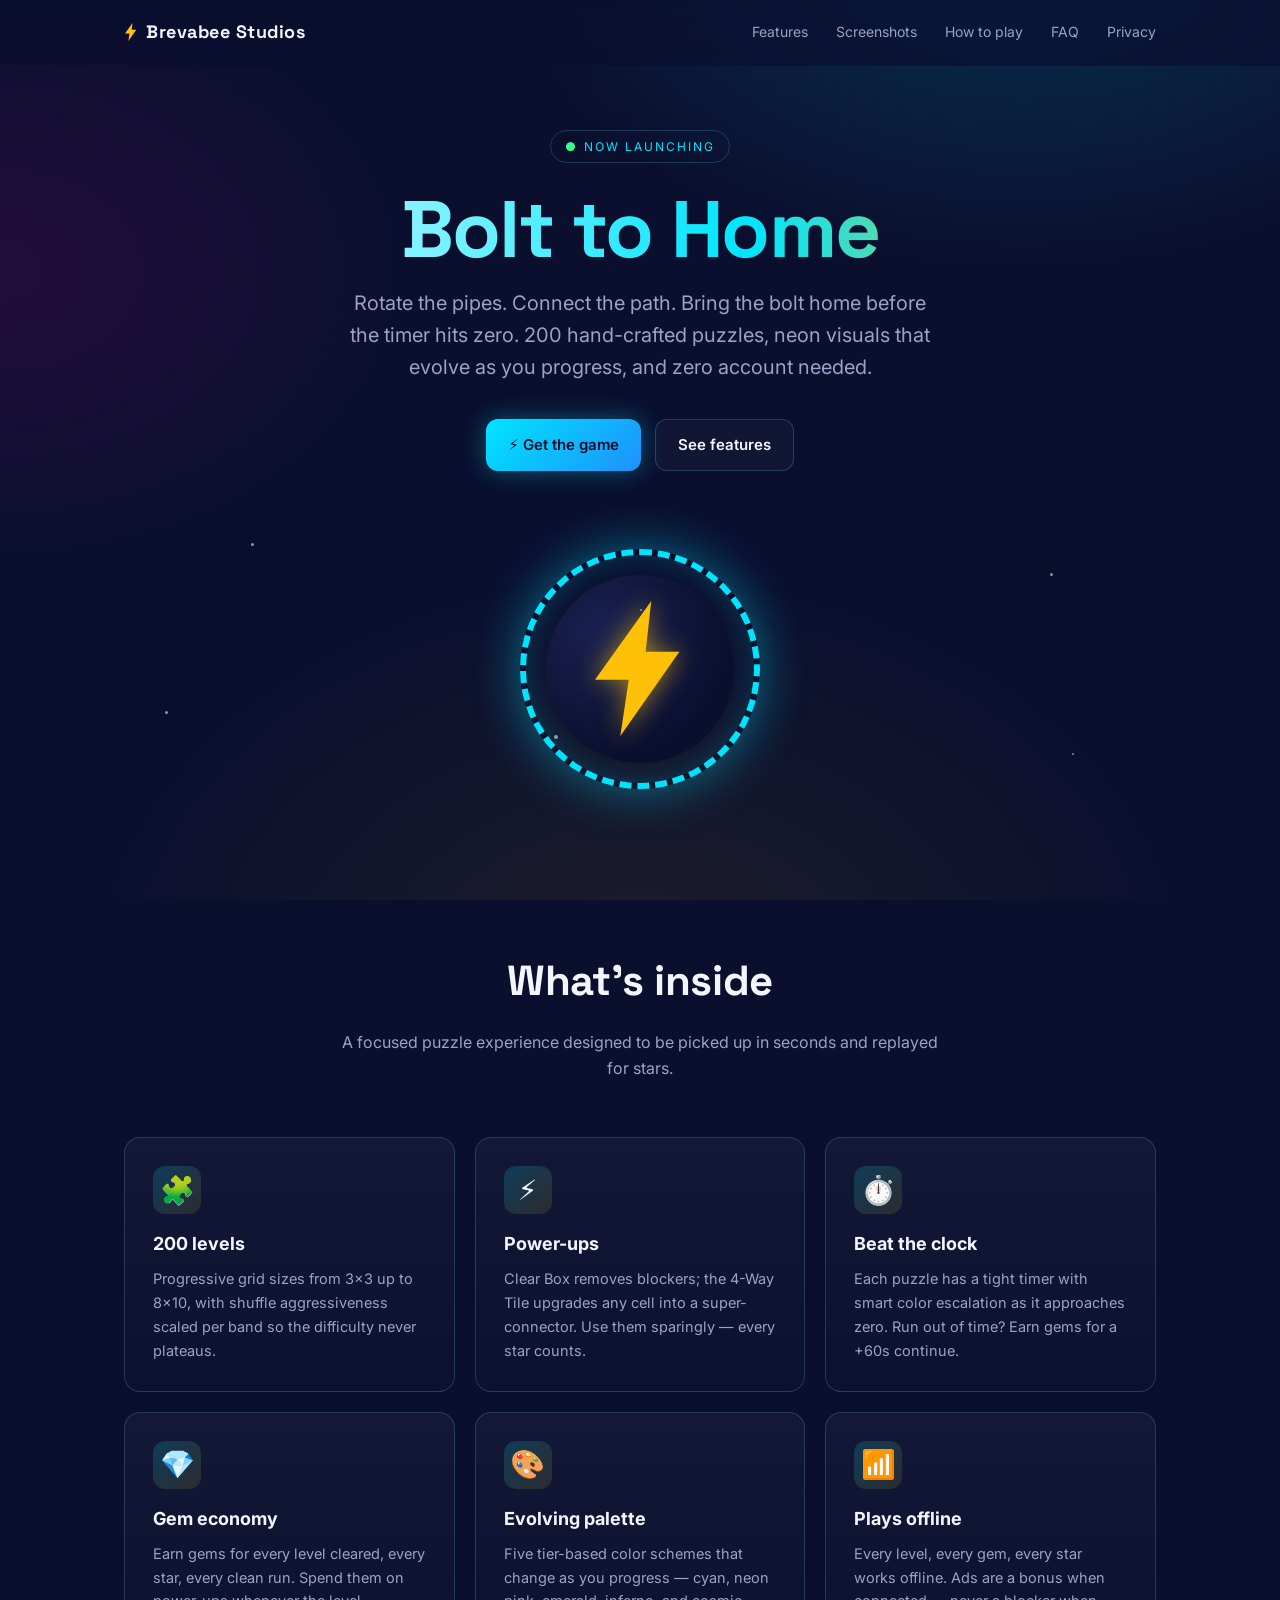
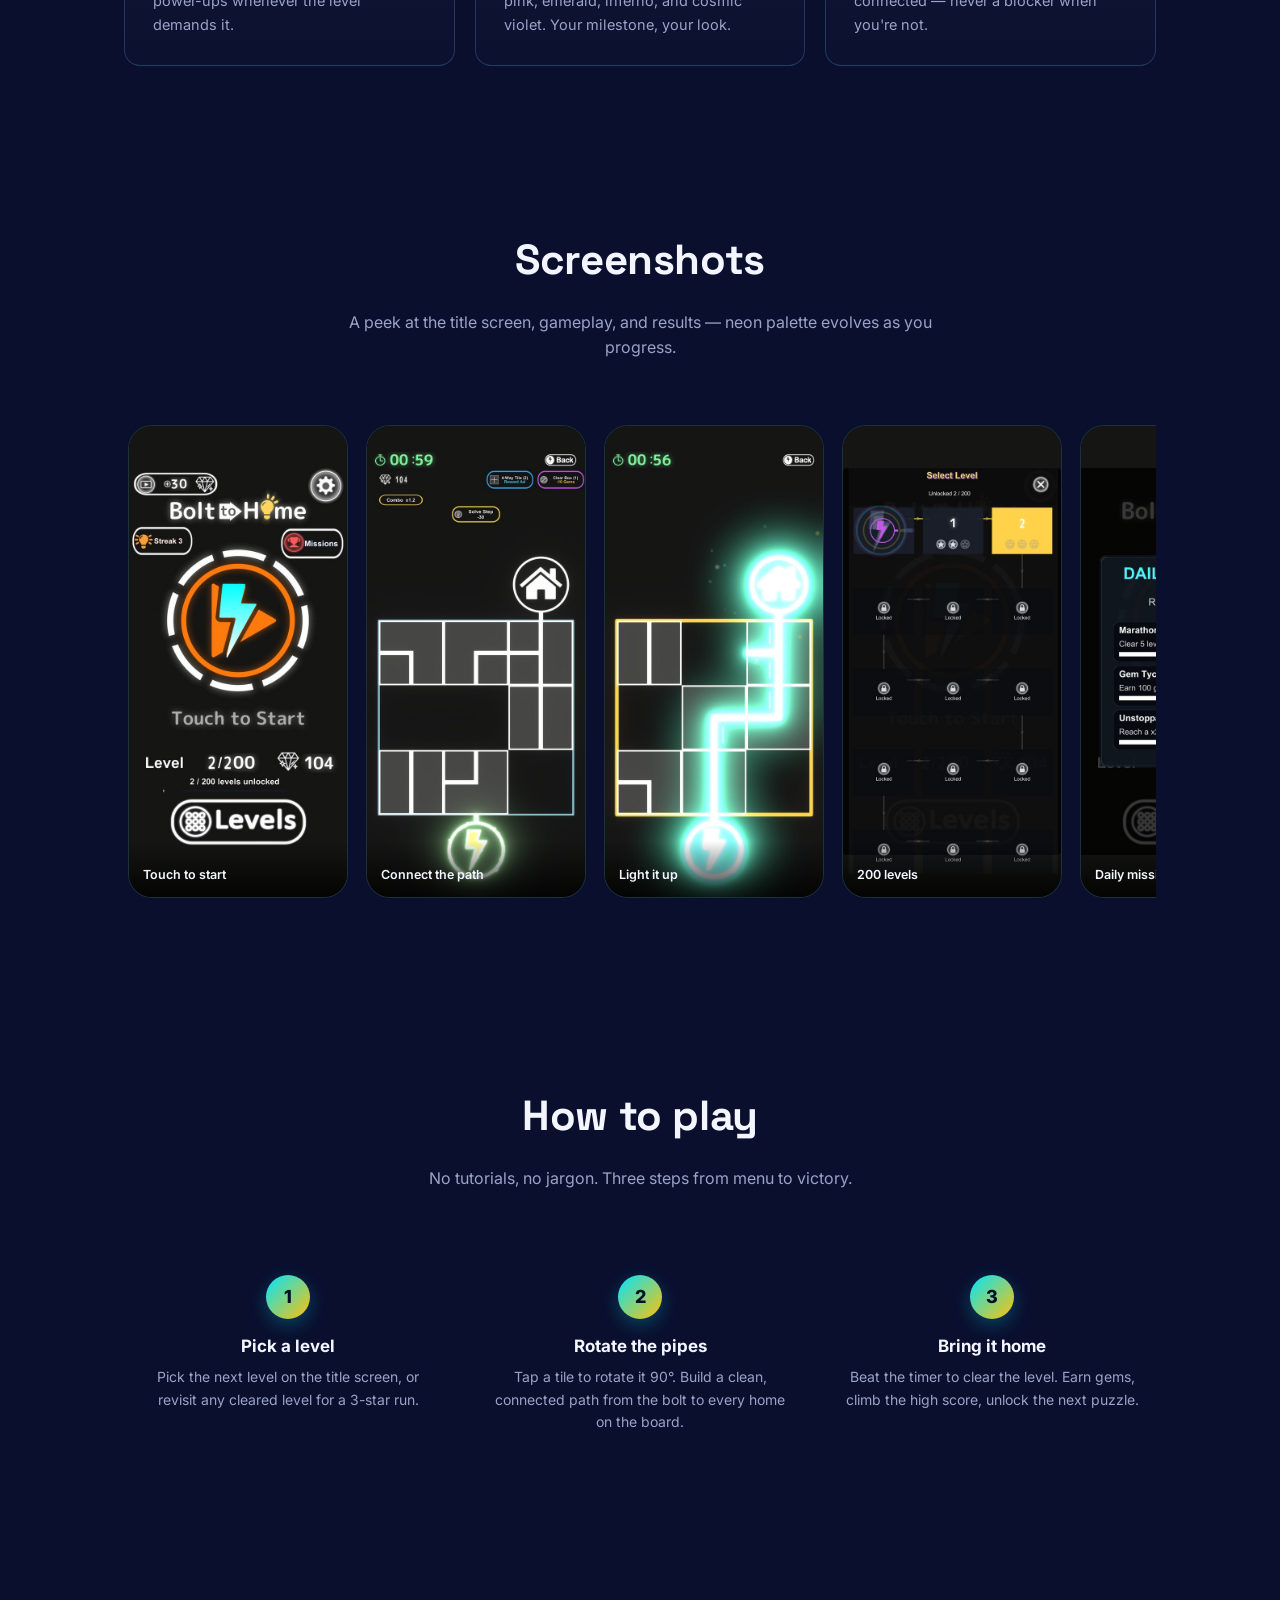
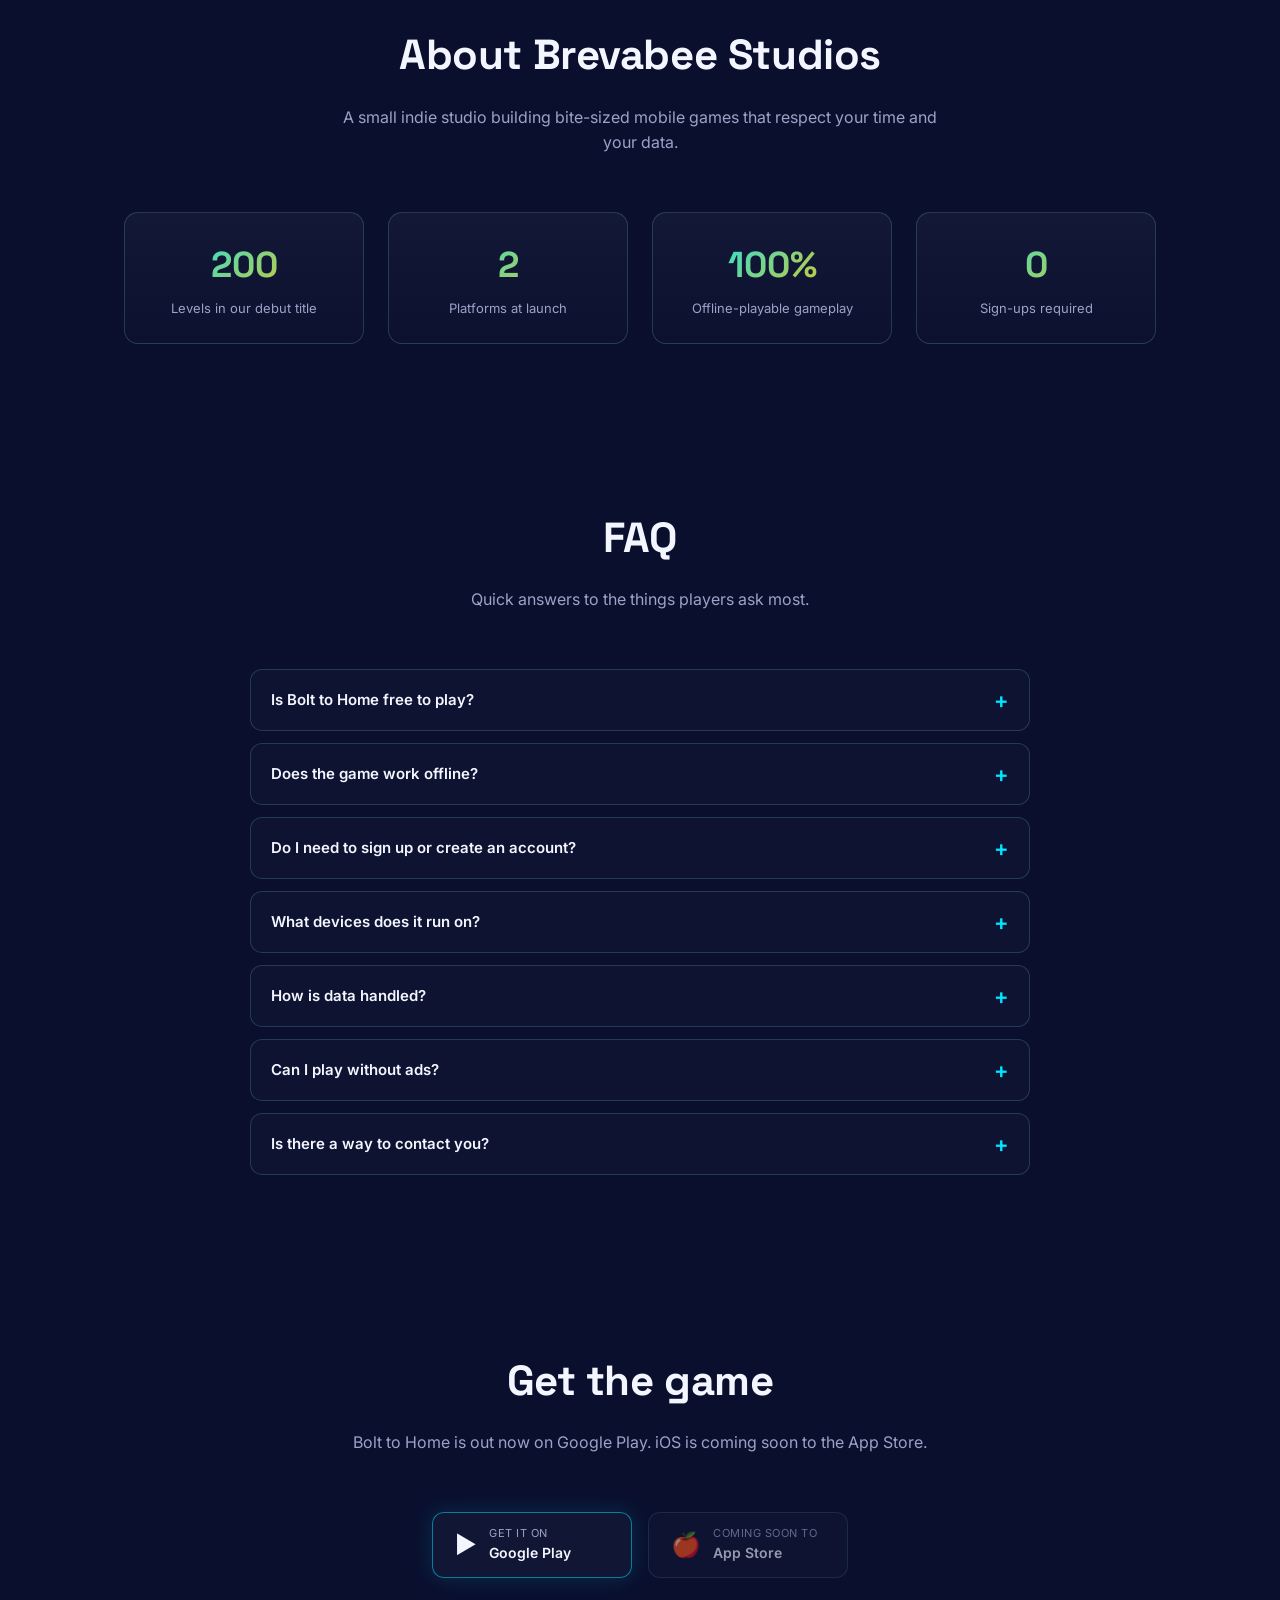
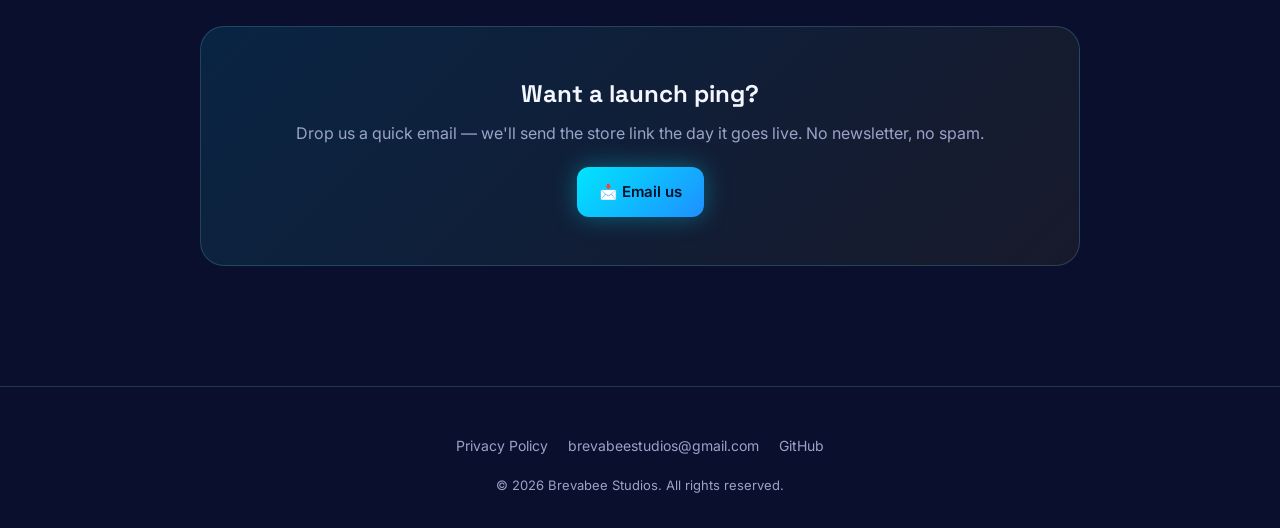
==== commit b4cc4506: "Add /bolttohome/ support page + real screenshots; wire Google Play link - New /bolttohome/ page for " ====
--- a/index.html
+++ b/index.html
@@ -149,11 +149,10 @@
   .shots-strip{display:flex;gap:18px;overflow-x:auto;padding:8px 4px 24px;scroll-snap-type:x mandatory;-webkit-overflow-scrolling:touch}
   .shots-strip::-webkit-scrollbar{height:8px}
   .shots-strip::-webkit-scrollbar-thumb{background:rgba(0,229,255,.25);border-radius:4px}
-  .shot{flex:0 0 220px;height:440px;border-radius:24px;overflow:hidden;background:linear-gradient(160deg,#1a2150 0%,#0a0f2e 100%);border:1px solid var(--border);display:flex;flex-direction:column;align-items:center;justify-content:center;color:var(--muted);font-size:13px;text-align:center;padding:24px;scroll-snap-align:center;position:relative;transition:transform .25s,border-color .25s}
-  .shot:hover{transform:translateY(-3px);border-color:var(--cyan)}
-  .shot::after{content:"";position:absolute;top:14px;left:50%;transform:translateX(-50%);width:64px;height:6px;background:rgba(255,255,255,.08);border-radius:3px}
-  .shot .placeholder-icon{font-size:42px;margin-bottom:12px;opacity:.4}
-  .shot strong{color:var(--text);display:block;margin-bottom:4px}
+  .shot{flex:0 0 220px;margin:0;border-radius:24px;overflow:hidden;background:#05070f;border:1px solid var(--border);scroll-snap-align:center;position:relative;transition:transform .25s,border-color .25s,box-shadow .25s}
+  .shot:hover{transform:translateY(-4px);border-color:var(--cyan);box-shadow:0 10px 34px rgba(0,229,255,.18)}
+  .shot img{display:block;width:100%;height:auto;aspect-ratio:1284/2778;object-fit:cover}
+  .shot figcaption{position:absolute;left:0;right:0;bottom:0;padding:24px 14px 12px;font-size:12.5px;font-weight:600;color:var(--text);background:linear-gradient(transparent,rgba(0,0,0,.82))}
 
   /* HOW TO PLAY */
   .steps{display:grid;grid-template-columns:repeat(auto-fit,minmax(220px,1fr));gap:24px;text-align:center}
@@ -203,7 +202,7 @@
     .ring{width:200px;height:200px}
     .ring-inner{width:152px;height:152px}
     .bolt{width:74px}
-    .shot{flex:0 0 180px;height:360px}
+    .shot{flex:0 0 180px}
   }
 </style>
 </head>
@@ -273,12 +272,15 @@
       <h2>Screenshots</h2>
       <p class="sub">A peek at the title screen, gameplay, and results — neon palette evolves as you progress.</p>
       <div class="shots-strip">
-        <div class="shot"><div class="placeholder-icon">📱</div><strong>Title screen</strong><span>Animated dashed ring</span></div>
-        <div class="shot"><div class="placeholder-icon">🧩</div><strong>Level 14</strong><span>Bolt + houses puzzle</span></div>
-        <div class="shot"><div class="placeholder-icon">⚡</div><strong>Power-ups</strong><span>Clear Box & 4-Way</span></div>
-        <div class="shot"><div class="placeholder-icon">⏱️</div><strong>Time-up</strong><span>Continue with gems or ad</span></div>
-        <div class="shot"><div class="placeholder-icon">🏆</div><strong>Results</strong><span>Stars, score, gems</span></div>
-        <div class="shot"><div class="placeholder-icon">🎨</div><strong>Tier palette</strong><span>Color shifts every 15 levels</span></div>
+        <figure class="shot"><img src="screenshots/01-title.jpg" loading="lazy" alt="Bolt to Home title screen — Touch to Start"><figcaption>Touch to start</figcaption></figure>
+        <figure class="shot"><img src="screenshots/02-gameplay.jpg" loading="lazy" alt="Gameplay — connect the glowing path to the home"><figcaption>Connect the path</figcaption></figure>
+        <figure class="shot"><img src="screenshots/03-solved.jpg" loading="lazy" alt="A solved circuit lighting up in neon"><figcaption>Light it up</figcaption></figure>
+        <figure class="shot"><img src="screenshots/04-levels.jpg" loading="lazy" alt="Level select — 200 hand-crafted levels"><figcaption>200 levels</figcaption></figure>
+        <figure class="shot"><img src="screenshots/05-missions.jpg" loading="lazy" alt="Daily missions and rewards"><figcaption>Daily missions</figcaption></figure>
+        <figure class="shot"><img src="screenshots/06-obstacles.jpg" loading="lazy" alt="Multiple homes and blocked tiles"><figcaption>Multiple homes</figcaption></figure>
+        <figure class="shot"><img src="screenshots/07-advanced.jpg" loading="lazy" alt="Advanced multi-source puzzle"><figcaption>Tougher boards</figcaption></figure>
+        <figure class="shot"><img src="screenshots/08-twin.jpg" loading="lazy" alt="Twin-source challenge board"><figcaption>Twin sources</figcaption></figure>
+        <figure class="shot"><img src="screenshots/09-rewards.jpg" loading="lazy" alt="Daily login reward streak"><figcaption>Daily rewards</figcaption></figure>
       </div>
     </div>
   </section>
@@ -348,11 +350,11 @@
   <section id="download">
     <div class="container" style="text-align:center">
       <h2>Get the game</h2>
-      <p class="sub">Bolt to Home is in final pre-launch testing. Tap a store below — we'll wire the real link the moment the app passes review.</p>
+      <p class="sub">Bolt to Home is out now on Google Play. iOS is coming soon to the App Store.</p>
       <div class="download-stack">
-        <a class="btn-store" href="#" aria-disabled="true" style="opacity:.6;cursor:default">
+        <a class="btn-store" href="https://play.google.com/store/apps/details?id=com.bbs.bth" target="_blank" rel="noopener" style="border-color:rgba(0,229,255,.5);box-shadow:0 0 22px rgba(0,229,255,.15)">
           <span class="icon">▶</span>
-          <span><small>Coming soon to</small><strong>Google Play</strong></span>
+          <span><small>Get it on</small><strong>Google Play</strong></span>
         </a>
         <a class="btn-store" href="#" aria-disabled="true" style="opacity:.6;cursor:default">
           <span class="icon">🍎</span>
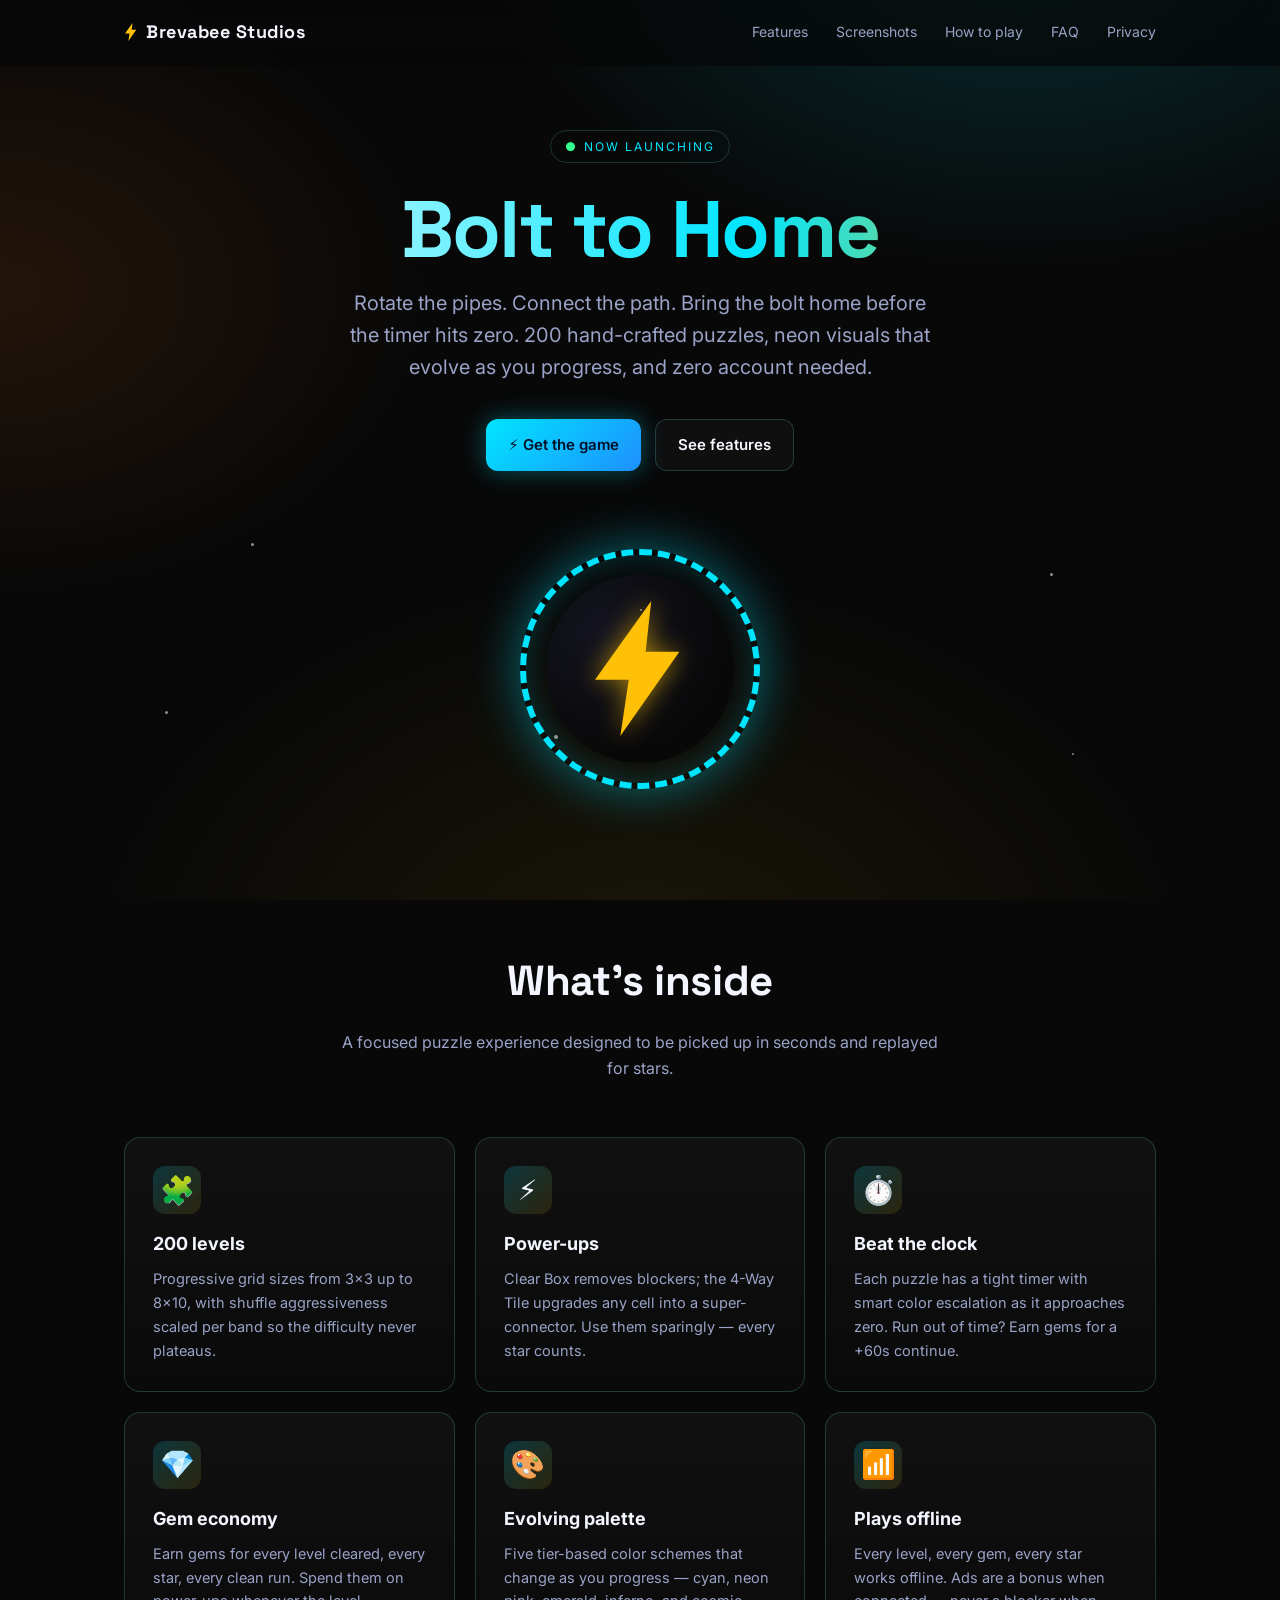
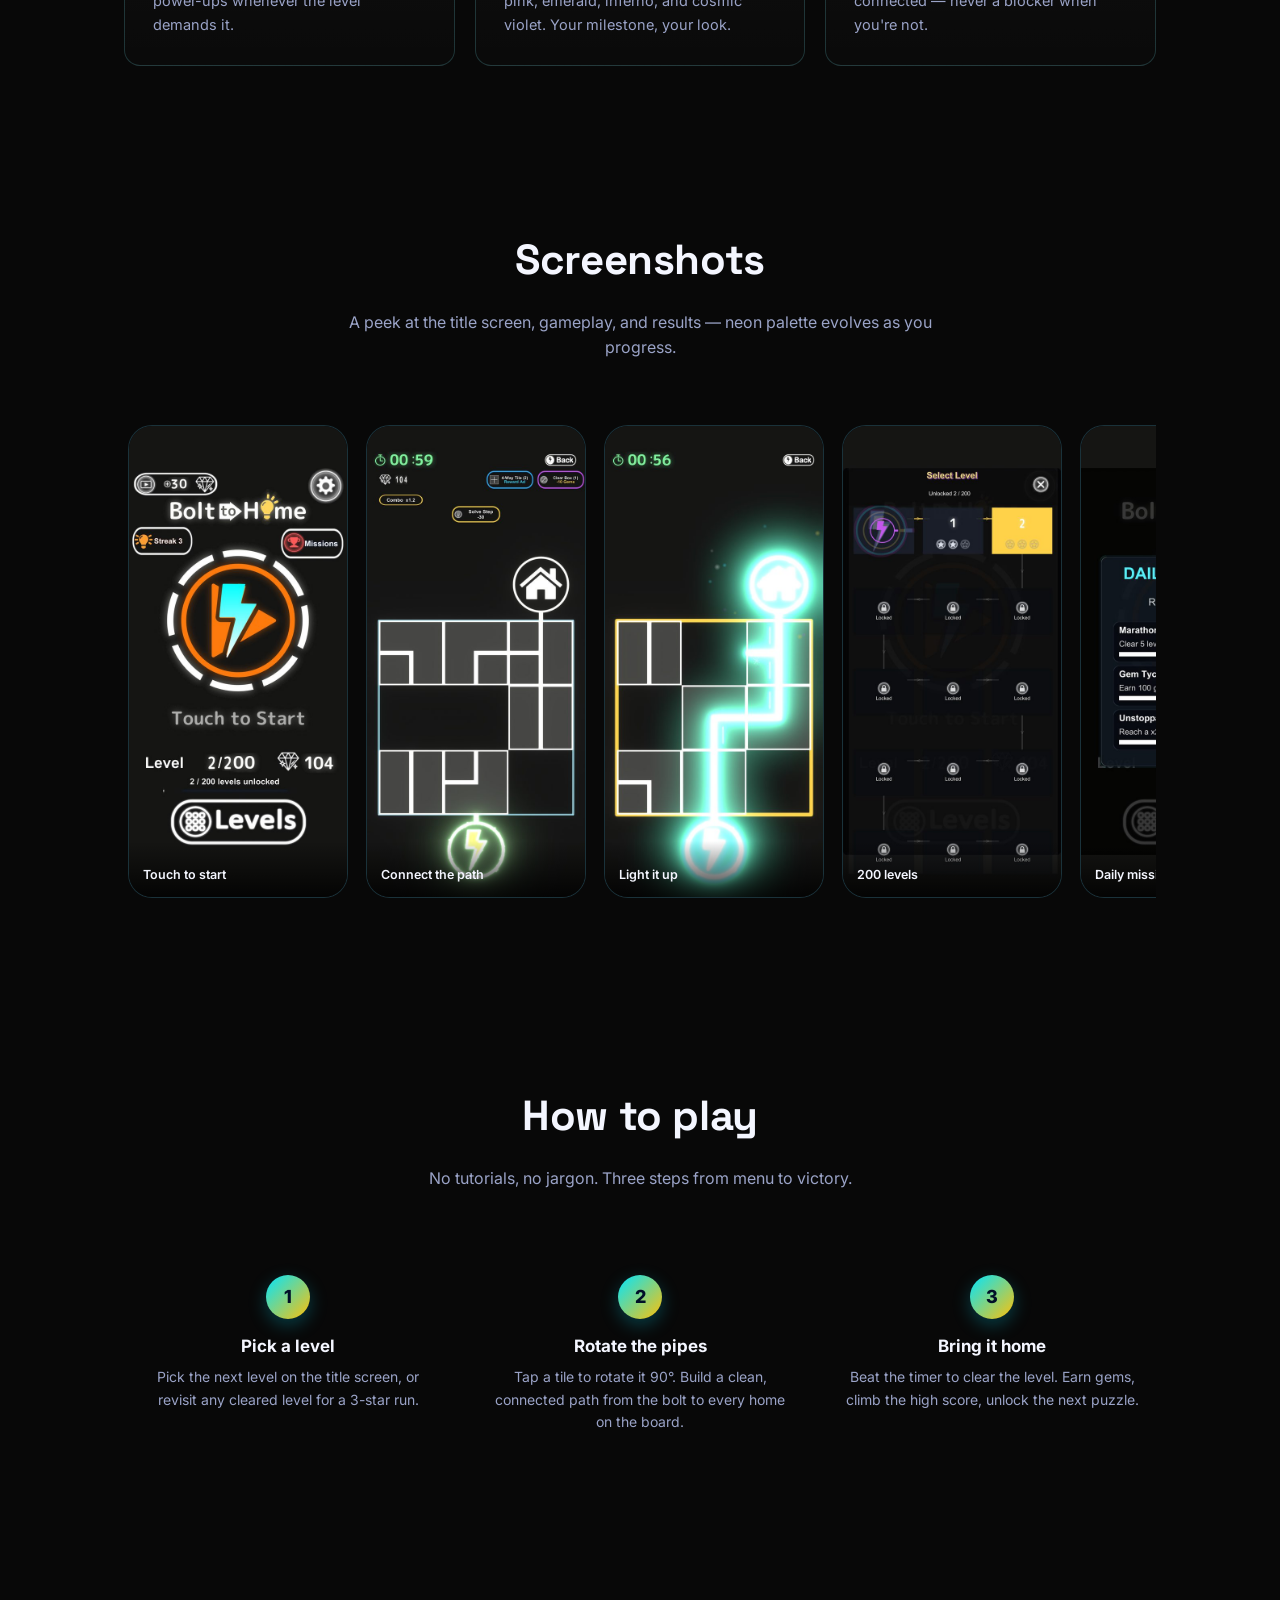
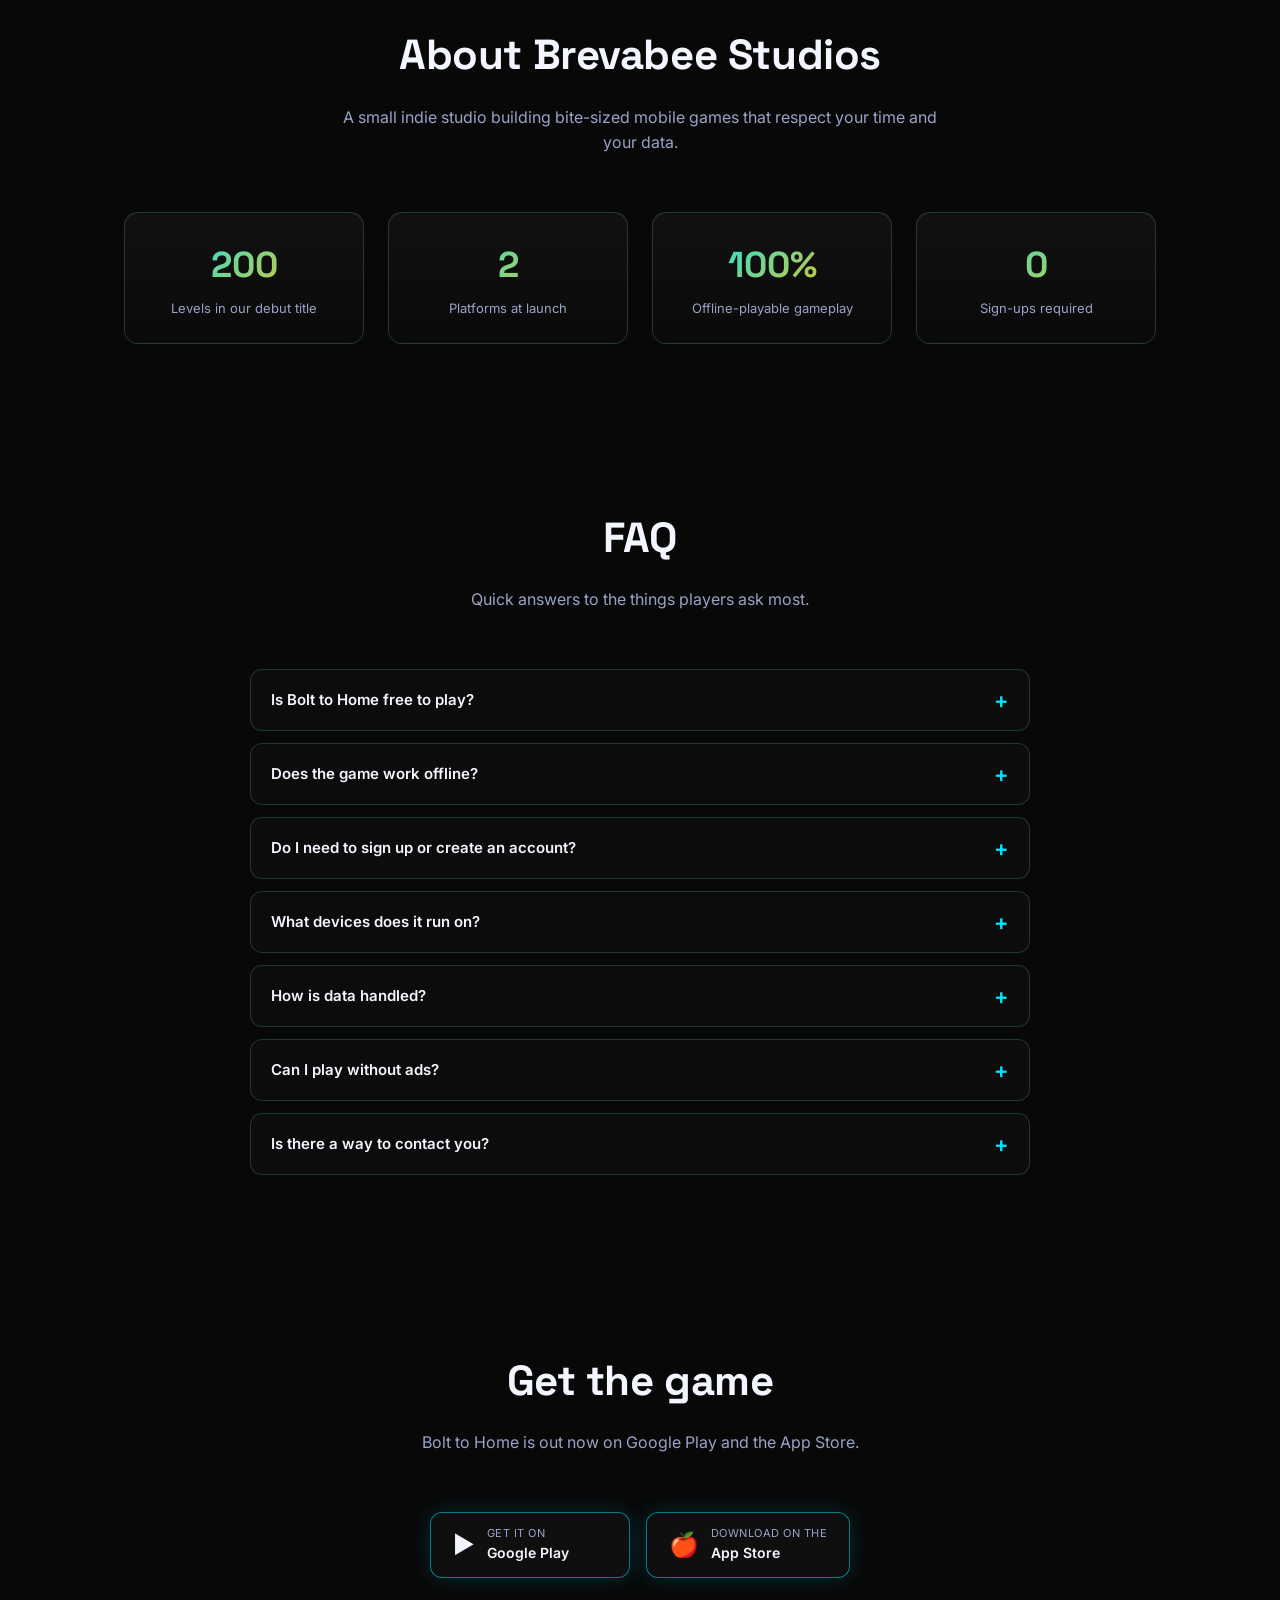
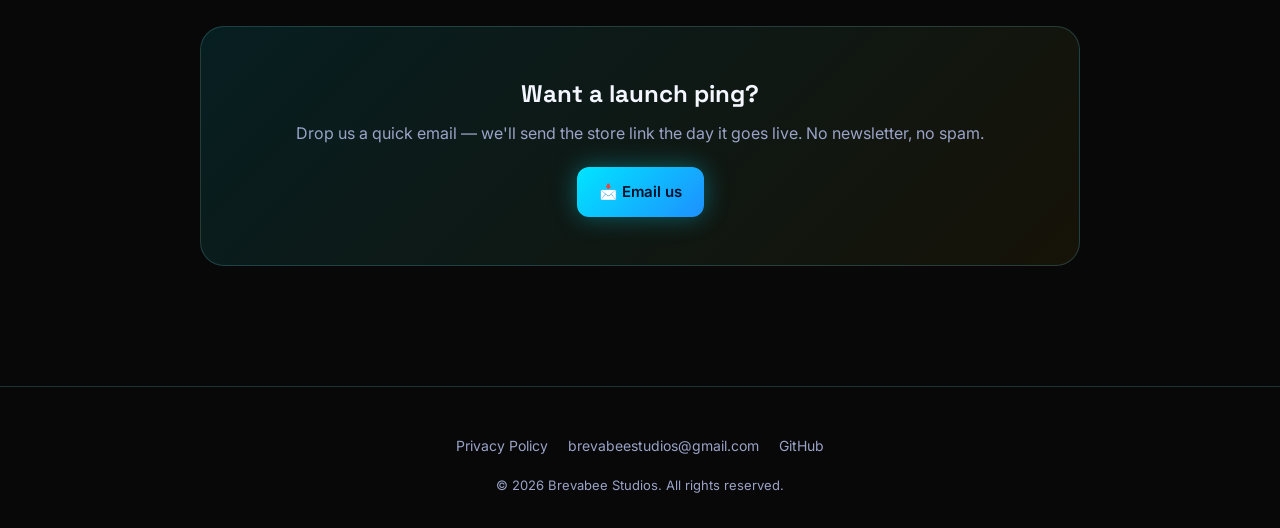
==== commit c0f6b35b: "Match game theme (black #080808) + activate App Store link - Recolor both pages to the in-game near-" ====
--- a/index.html
+++ b/index.html
@@ -7,7 +7,7 @@
 <meta name="description" content="Brevabee Studios is launching Bolt to Home, a sliding-puzzle mobile game with 200 hand-crafted levels. Connect the bolt, beat the timer, ship gems home.">
 <meta name="keywords" content="Bolt to Home, Brevabee Studios, sliding puzzle, mobile game, casual game, Android puzzle, iOS puzzle, free puzzle game">
 <meta name="author" content="Brevabee Studios">
-<meta name="theme-color" content="#0A0F2E">
+<meta name="theme-color" content="#080808">
 <link rel="canonical" href="https://brevabeestudios.github.io/">
 
 <meta property="og:type" content="website">
@@ -62,9 +62,9 @@
 <style>
   *,*::before,*::after{box-sizing:border-box;margin:0;padding:0}
   :root{
-    --bg:#0a0f2e;--bg-2:#13183d;
+    --bg:#080808;--bg-2:#0f0f14;
     --cyan:#00e5ff;--cyan-soft:#7af0ff;
-    --gold:#ffc107;--magenta:#ff00aa;--lime:#76ff03;
+    --gold:#ffc107;--orange:#ff7a1a;--magenta:#ff00aa;--lime:#76ff03;
     --text:#f4f6ff;--muted:#9aa3c7;
     --border:rgba(122,240,255,.18);
     --card:linear-gradient(180deg,rgba(255,255,255,.04) 0%,rgba(255,255,255,.01) 100%);
@@ -75,7 +75,7 @@
     background:var(--bg);color:var(--text);line-height:1.6;overflow-x:hidden;
     background-image:
       radial-gradient(900px 600px at 80% -10%,rgba(0,229,255,.18),transparent 60%),
-      radial-gradient(700px 500px at 0% 30%,rgba(255,0,170,.10),transparent 60%),
+      radial-gradient(720px 520px at 0% 32%,rgba(255,122,26,.11),transparent 60%),
       radial-gradient(800px 600px at 50% 110%,rgba(255,193,7,.08),transparent 70%);
     background-attachment:fixed;-webkit-font-smoothing:antialiased;
   }
@@ -84,7 +84,7 @@
   .container{max-width:1080px;margin:0 auto;padding:0 24px}
 
   /* NAV */
-  header{position:sticky;top:0;z-index:50;backdrop-filter:blur(12px);background:rgba(10,15,46,.7);border-bottom:1px solid transparent;transition:border-color .3s}
+  header{position:sticky;top:0;z-index:50;backdrop-filter:blur(12px);background:rgba(8,8,8,.72);border-bottom:1px solid transparent;transition:border-color .3s}
   header.scrolled{border-bottom-color:var(--border)}
   nav{display:flex;justify-content:space-between;align-items:center;padding:18px 0;font-size:14px}
   nav .brand{font-family:'Space Grotesk',sans-serif;font-weight:700;letter-spacing:.5px;font-size:18px;display:flex;align-items:center;gap:8px}
@@ -125,7 +125,7 @@
   .star:nth-child(6){top:72%;left:42%;animation-delay:2.4s;width:4px;height:4px}
   @keyframes twinkle{0%,100%{opacity:.3;transform:scale(1)}50%{opacity:1;transform:scale(1.4)}}
   .ring{width:240px;height:240px;border-radius:50%;border:6px dashed var(--cyan);box-shadow:0 0 50px rgba(0,229,255,.45),inset 0 0 30px rgba(0,229,255,.2);animation:spin 18s linear infinite;display:flex;justify-content:center;align-items:center}
-  .ring-inner{width:188px;height:188px;border-radius:50%;background:radial-gradient(circle at 30% 30%,#1a2150 0%,#0a0f2e 70%);display:flex;justify-content:center;align-items:center;animation:counter-spin 18s linear infinite}
+  .ring-inner{width:188px;height:188px;border-radius:50%;background:radial-gradient(circle at 30% 30%,#141420 0%,#080808 70%);display:flex;justify-content:center;align-items:center;animation:counter-spin 18s linear infinite}
   .bolt{width:90px;height:auto;filter:drop-shadow(0 0 12px rgba(255,193,7,.6))}
   @keyframes spin{to{transform:rotate(360deg)}}
   @keyframes counter-spin{to{transform:rotate(-360deg)}}
@@ -194,7 +194,7 @@
 
   /* MOBILE */
   @media (max-width:720px){
-    nav ul{display:none;position:absolute;top:60px;left:0;right:0;flex-direction:column;background:rgba(10,15,46,.95);backdrop-filter:blur(12px);padding:24px;gap:18px;border-top:1px solid var(--border)}
+    nav ul{display:none;position:absolute;top:60px;left:0;right:0;flex-direction:column;background:rgba(8,8,8,.95);backdrop-filter:blur(12px);padding:24px;gap:18px;border-top:1px solid var(--border)}
     nav ul.open{display:flex}
     nav .menu-btn{display:block}
     section{padding:56px 0}
@@ -350,15 +350,15 @@
   <section id="download">
     <div class="container" style="text-align:center">
       <h2>Get the game</h2>
-      <p class="sub">Bolt to Home is out now on Google Play. iOS is coming soon to the App Store.</p>
+      <p class="sub">Bolt to Home is out now on Google Play and the App Store.</p>
       <div class="download-stack">
         <a class="btn-store" href="https://play.google.com/store/apps/details?id=com.bbs.bth" target="_blank" rel="noopener" style="border-color:rgba(0,229,255,.5);box-shadow:0 0 22px rgba(0,229,255,.15)">
           <span class="icon">▶</span>
           <span><small>Get it on</small><strong>Google Play</strong></span>
         </a>
-        <a class="btn-store" href="#" aria-disabled="true" style="opacity:.6;cursor:default">
+        <a class="btn-store" href="https://apps.apple.com/app/id6787549854" target="_blank" rel="noopener" style="border-color:rgba(0,229,255,.5);box-shadow:0 0 22px rgba(0,229,255,.15)">
           <span class="icon">🍎</span>
-          <span><small>Coming soon to</small><strong>App Store</strong></span>
+          <span><small>Download on the</small><strong>App Store</strong></span>
         </a>
       </div>
       <div class="cta-band">
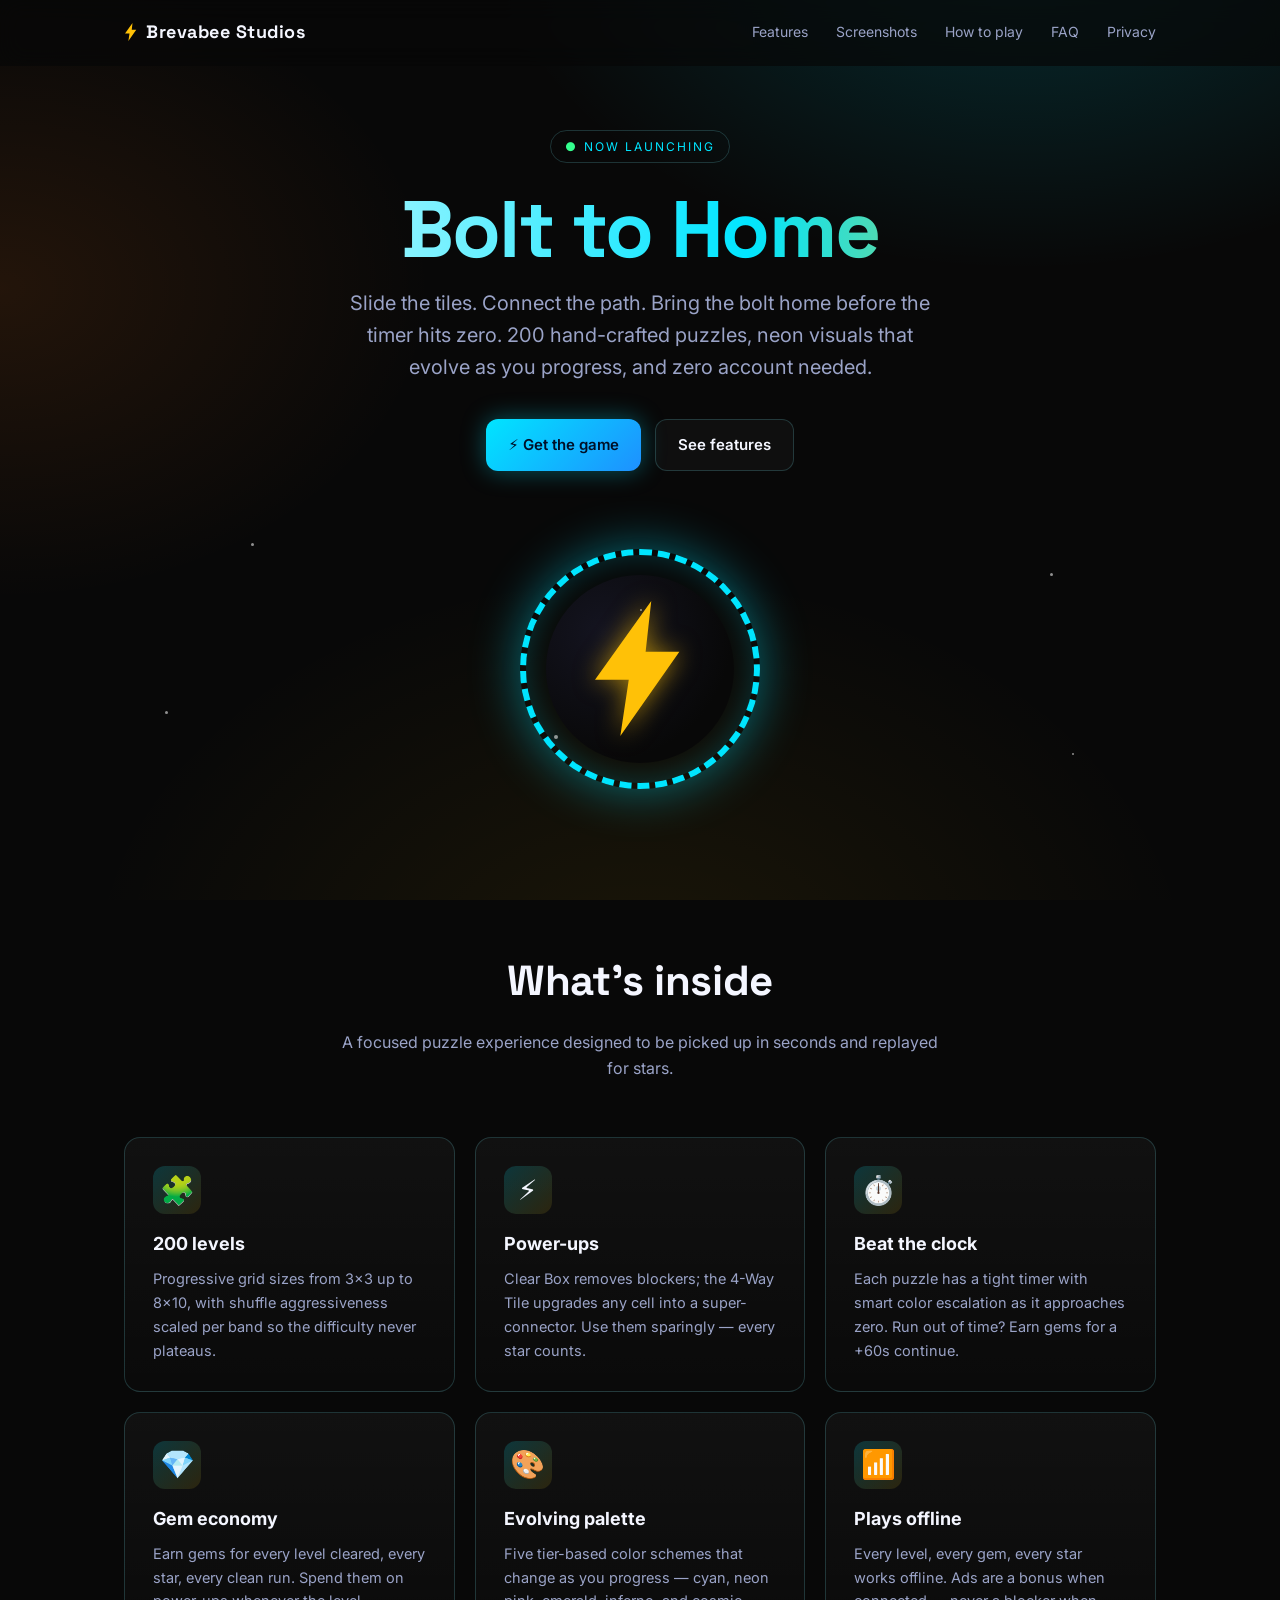
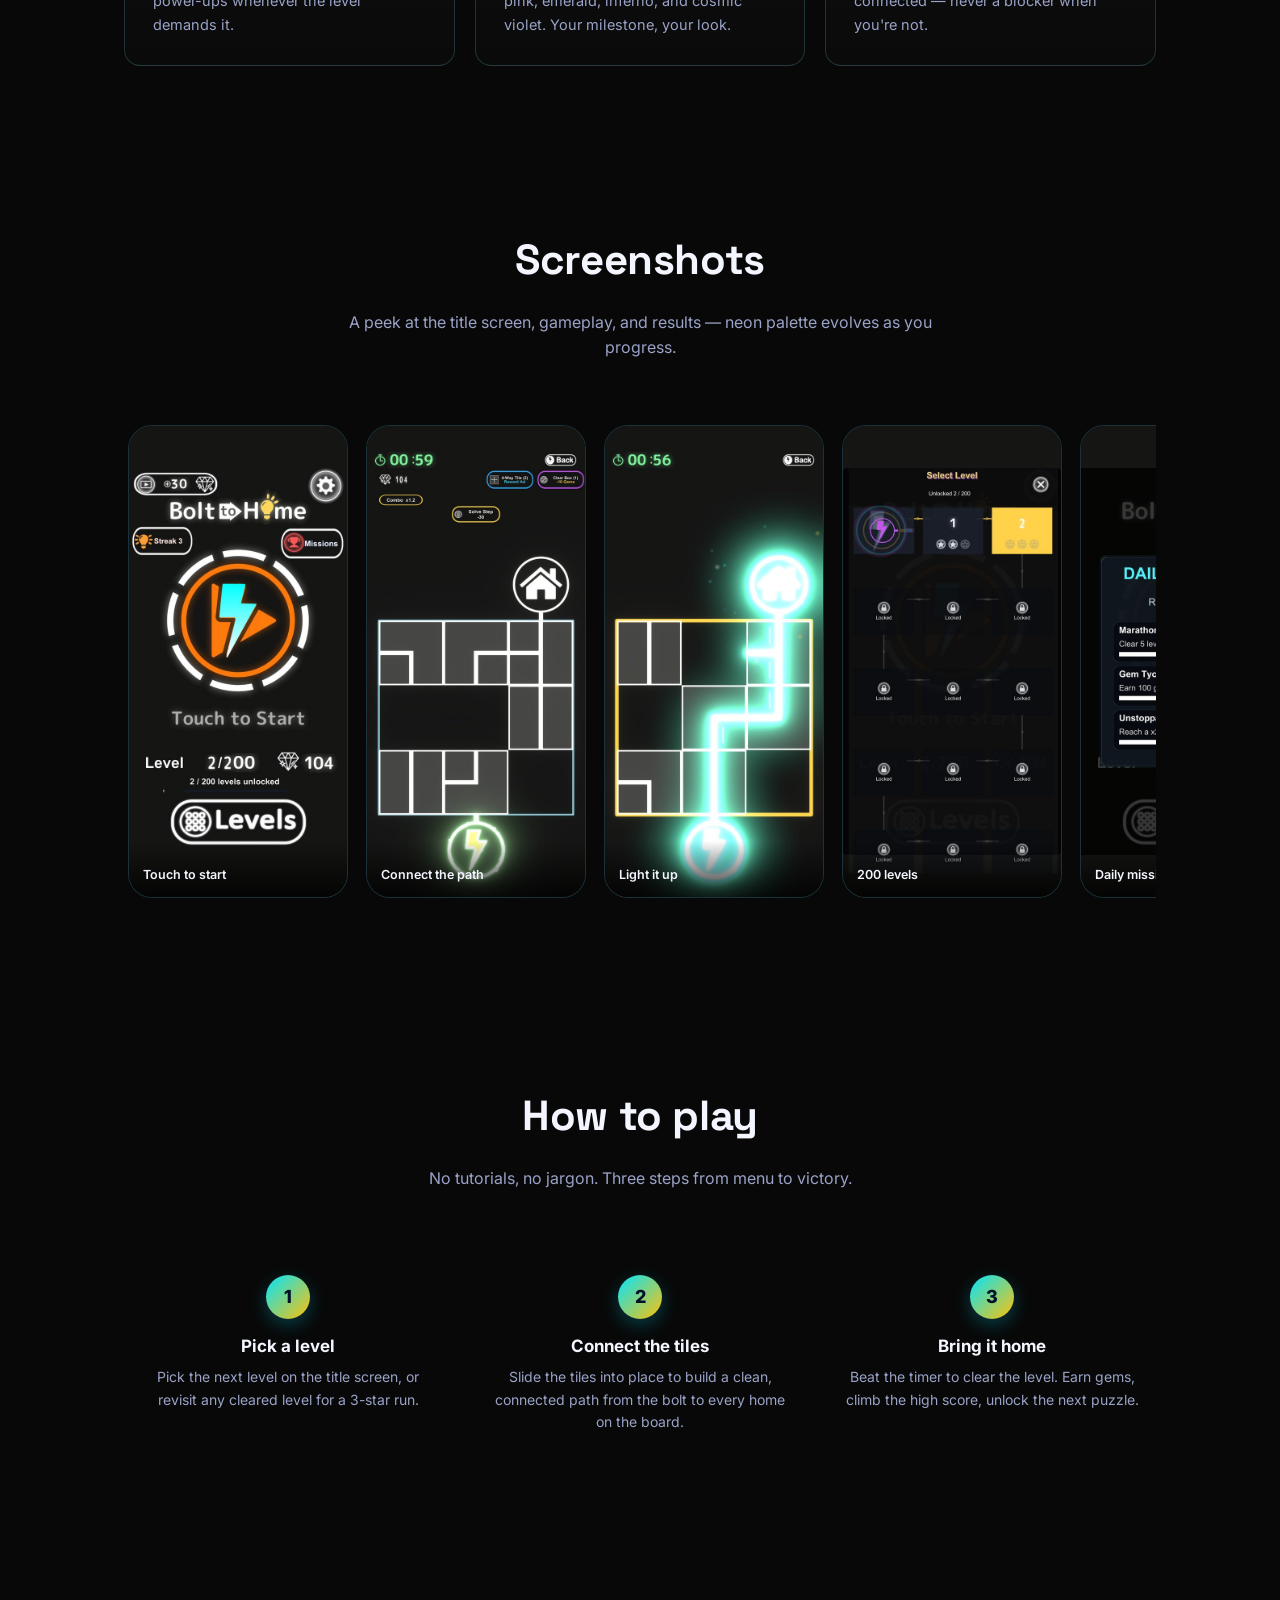
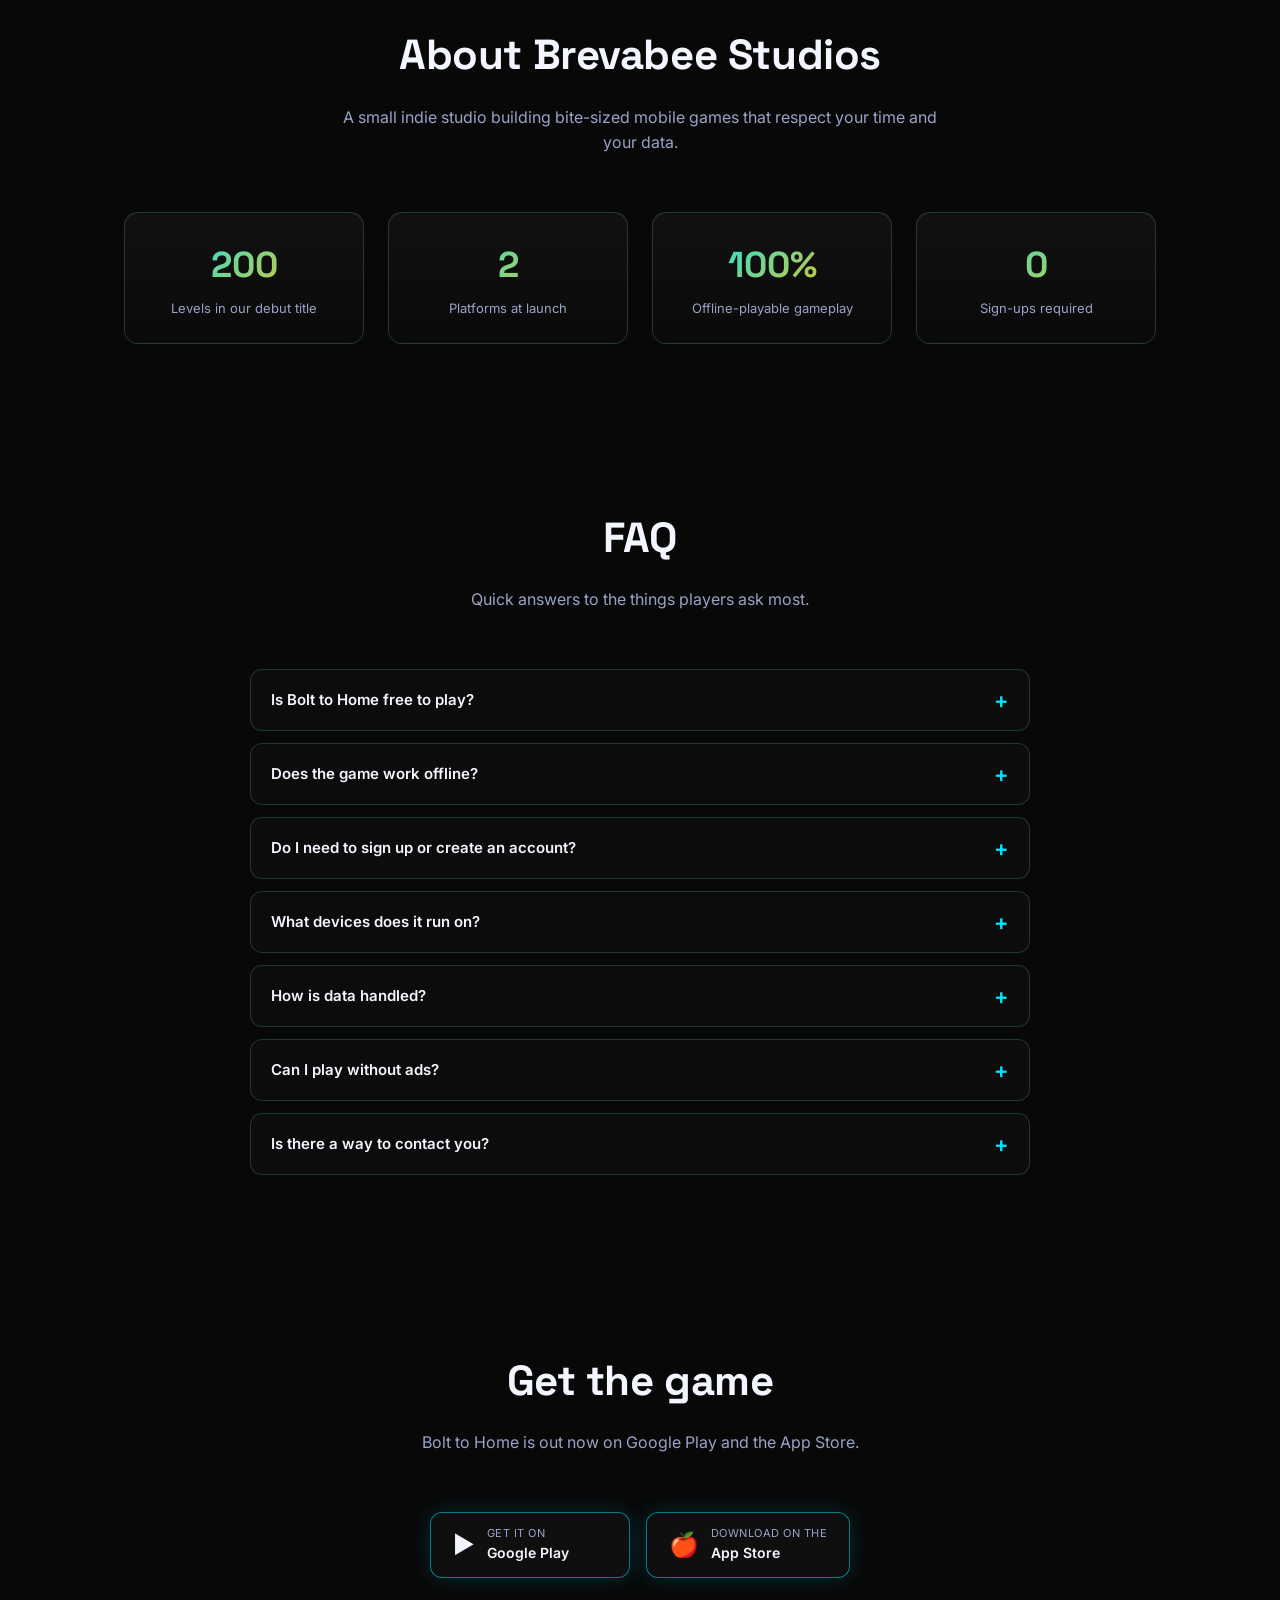
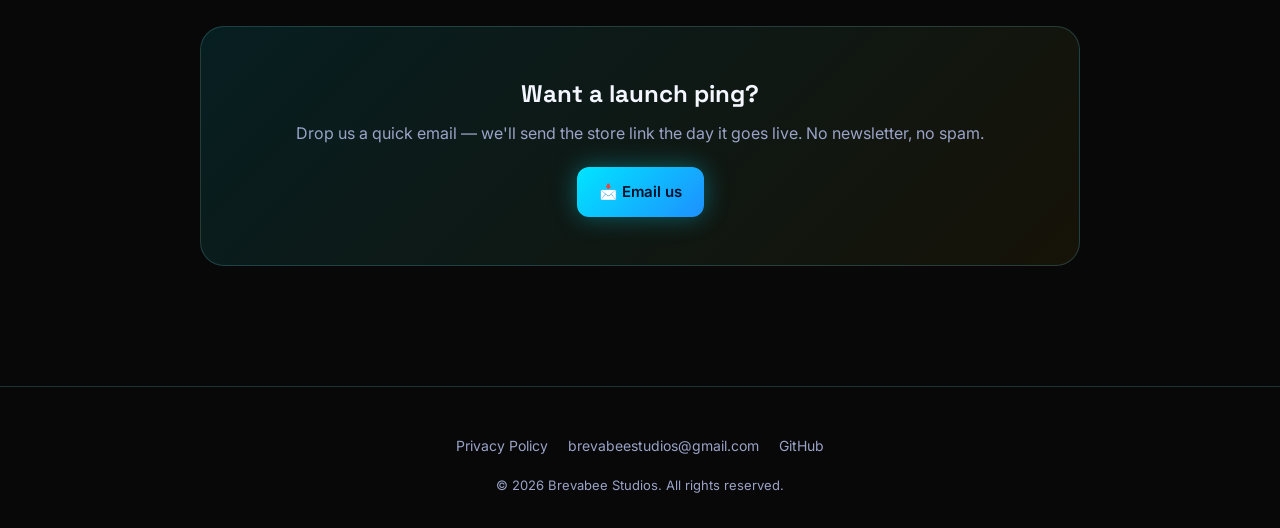
==== commit eae0e3c1: "Copy: remove all "pipes" wording — the mechanic is connecting/sliding tiles Rewrite taglines, meta/O" ====
--- a/index.html
+++ b/index.html
@@ -13,14 +13,14 @@
 <meta property="og:type" content="website">
 <meta property="og:url" content="https://brevabeestudios.github.io/">
 <meta property="og:title" content="Bolt to Home — Brevabee Studios">
-<meta property="og:description" content="Rotate pipes. Beat the clock. Bring the bolt home. 200 hand-crafted puzzles, neon visuals, and zero account needed.">
+<meta property="og:description" content="Slide the tiles. Connect the path. Bring the bolt home. 200 hand-crafted puzzles, neon visuals, and zero account needed.">
 <meta property="og:image" content="https://brevabeestudios.github.io/og-cover.svg">
 <meta property="og:image:width" content="1200">
 <meta property="og:image:height" content="630">
 
 <meta name="twitter:card" content="summary_large_image">
 <meta name="twitter:title" content="Bolt to Home — Brevabee Studios">
-<meta name="twitter:description" content="A bite-sized sliding-puzzle mobile game. Rotate pipes, beat the clock, bring the bolt home.">
+<meta name="twitter:description" content="A bite-sized tile-connecting mobile puzzle. Slide the tiles, beat the clock, bring the bolt home.">
 <meta name="twitter:image" content="https://brevabeestudios.github.io/og-cover.svg">
 
 <link rel="icon" type="image/svg+xml" href="favicon.svg">
@@ -37,7 +37,7 @@
   "@type": "VideoGame",
   "name": "Bolt to Home",
   "alternateName": "Bolt to Home — Sliding Puzzle",
-  "description": "A bite-sized sliding-puzzle mobile game. Rotate pipes, beat the clock, bring the bolt home across 200 hand-crafted levels.",
+  "description": "A bite-sized tile-connecting mobile puzzle. Slide the tiles, beat the clock, bring the bolt home across 200 hand-crafted levels.",
   "url": "https://brevabeestudios.github.io/",
   "image": "https://brevabeestudios.github.io/og-cover.svg",
   "genre": ["Puzzle", "Casual"],
@@ -232,7 +232,7 @@
   <section class="hero container">
     <span class="hero-badge">Now launching</span>
     <h1>Bolt to Home</h1>
-    <p class="tagline">Rotate the pipes. Connect the path. Bring the bolt home before the timer hits zero. 200 hand-crafted puzzles, neon visuals that evolve as you progress, and zero account needed.</p>
+    <p class="tagline">Slide the tiles. Connect the path. Bring the bolt home before the timer hits zero. 200 hand-crafted puzzles, neon visuals that evolve as you progress, and zero account needed.</p>
     <div class="cta-row">
       <a class="btn btn-primary" href="#download">⚡ Get the game</a>
       <a class="btn btn-ghost" href="#features">See features</a>
@@ -291,7 +291,7 @@
       <p class="sub">No tutorials, no jargon. Three steps from menu to victory.</p>
       <div class="steps">
         <div class="step"><div class="num">1</div><h4>Pick a level</h4><p>Pick the next level on the title screen, or revisit any cleared level for a 3-star run.</p></div>
-        <div class="step"><div class="num">2</div><h4>Rotate the pipes</h4><p>Tap a tile to rotate it 90°. Build a clean, connected path from the bolt to every home on the board.</p></div>
+        <div class="step"><div class="num">2</div><h4>Connect the tiles</h4><p>Slide the tiles into place to build a clean, connected path from the bolt to every home on the board.</p></div>
         <div class="step"><div class="num">3</div><h4>Bring it home</h4><p>Beat the timer to clear the level. Earn gems, climb the high score, unlock the next puzzle.</p></div>
       </div>
     </div>
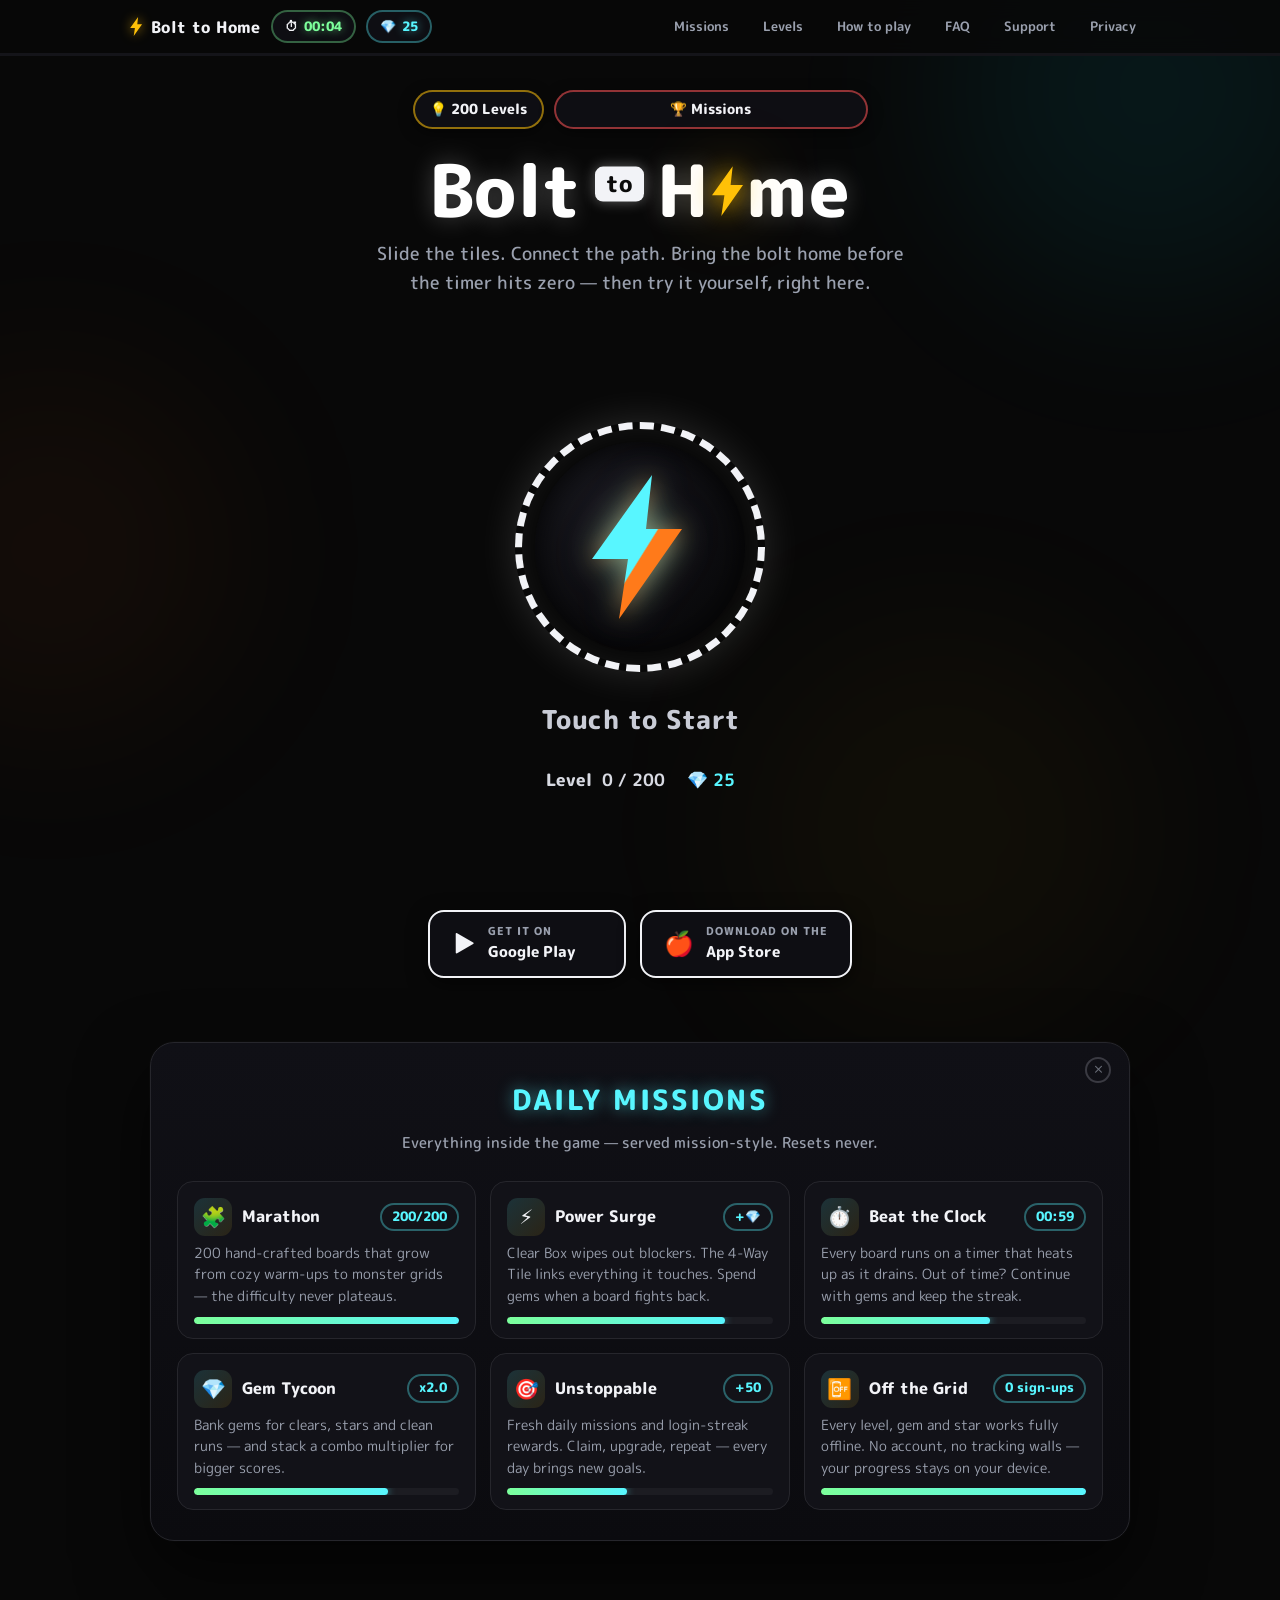
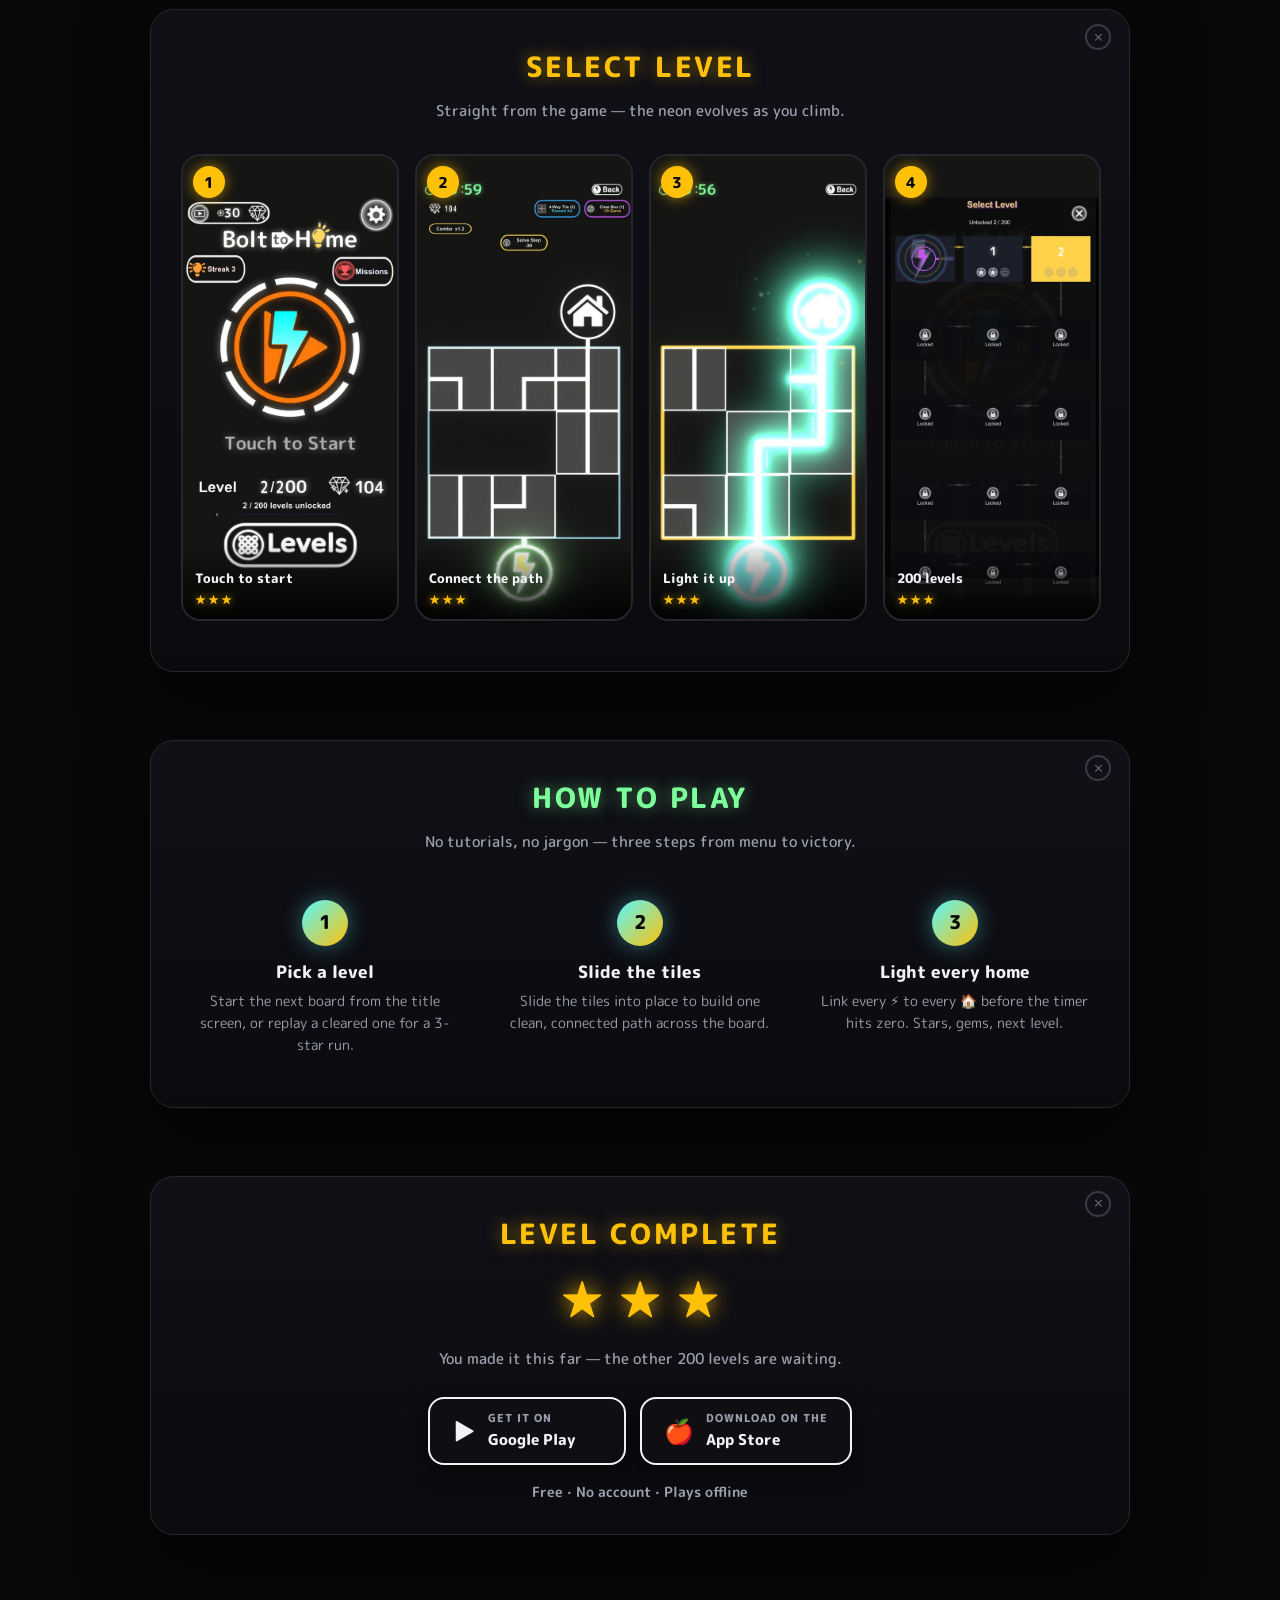
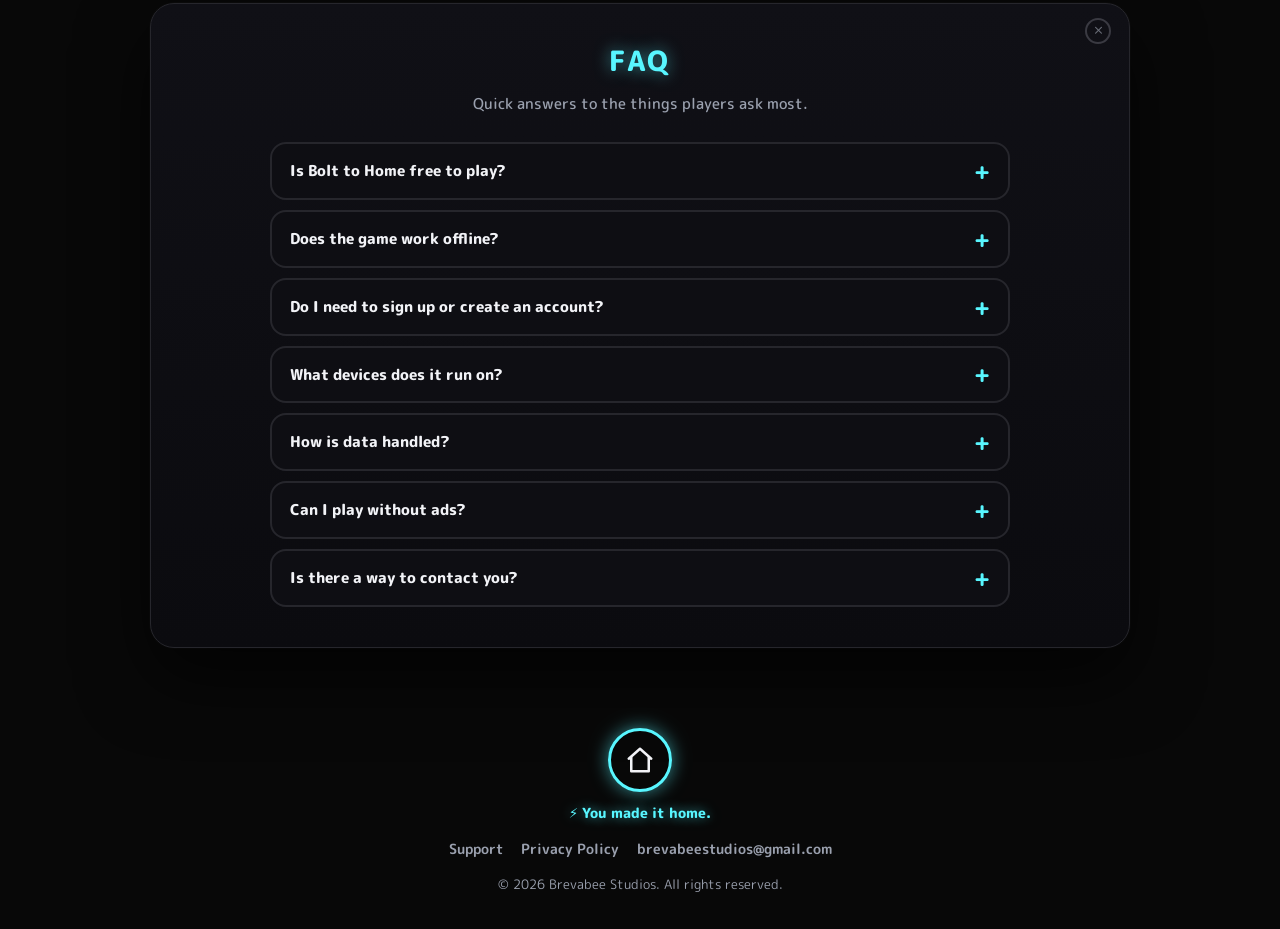
==== commit d856674d: "Rebuild site as the game: playable Level 0, game HUD, panel sections The pages now replicate the in-" ====
--- a/index.html
+++ b/index.html
@@ -4,8 +4,8 @@
 <meta charset="utf-8">
 <meta name="viewport" content="width=device-width, initial-scale=1">
 <title>Brevabee Studios — Bolt to Home</title>
-<meta name="description" content="Brevabee Studios is launching Bolt to Home, a sliding-puzzle mobile game with 200 hand-crafted levels. Connect the bolt, beat the timer, ship gems home.">
-<meta name="keywords" content="Bolt to Home, Brevabee Studios, sliding puzzle, mobile game, casual game, Android puzzle, iOS puzzle, free puzzle game">
+<meta name="description" content="Bolt to Home by Brevabee Studios — a neon tile-connecting puzzle with 200 hand-crafted levels. Slide the tiles, link the path, bring the bolt home. Play a level right on this page.">
+<meta name="keywords" content="Bolt to Home, Brevabee Studios, tile puzzle, connect puzzle, mobile game, casual game, Android puzzle, iOS puzzle, free puzzle game">
 <meta name="author" content="Brevabee Studios">
 <meta name="theme-color" content="#080808">
 <link rel="canonical" href="https://brevabeestudios.github.io/">
@@ -14,32 +14,31 @@
 <meta property="og:url" content="https://brevabeestudios.github.io/">
 <meta property="og:title" content="Bolt to Home — Brevabee Studios">
 <meta property="og:description" content="Slide the tiles. Connect the path. Bring the bolt home. 200 hand-crafted puzzles, neon visuals, and zero account needed.">
-<meta property="og:image" content="https://brevabeestudios.github.io/og-cover.svg">
+<meta property="og:image" content="https://brevabeestudios.github.io/og-cover.png">
 <meta property="og:image:width" content="1200">
 <meta property="og:image:height" content="630">
 
 <meta name="twitter:card" content="summary_large_image">
 <meta name="twitter:title" content="Bolt to Home — Brevabee Studios">
 <meta name="twitter:description" content="A bite-sized tile-connecting mobile puzzle. Slide the tiles, beat the clock, bring the bolt home.">
-<meta name="twitter:image" content="https://brevabeestudios.github.io/og-cover.svg">
+<meta name="twitter:image" content="https://brevabeestudios.github.io/og-cover.png">
 
 <link rel="icon" type="image/svg+xml" href="favicon.svg">
-<link rel="alternate icon" type="image/png" href="favicon.png">
-<link rel="apple-touch-icon" href="apple-touch-icon.png">
 
 <link rel="preconnect" href="https://fonts.googleapis.com">
 <link rel="preconnect" href="https://fonts.gstatic.com" crossorigin>
-<link href="https://fonts.googleapis.com/css2?family=Inter:wght@400;500;600;800&family=Space+Grotesk:wght@600;700&display=swap" rel="stylesheet">
+<link href="https://fonts.googleapis.com/css2?family=M+PLUS+Rounded+1c:wght@400;700;800&display=swap" rel="stylesheet">
+<link rel="stylesheet" href="assets/game.css">
+<script>document.documentElement.classList.add('js')</script>
 
 <script type="application/ld+json">
 {
   "@context": "https://schema.org",
   "@type": "VideoGame",
   "name": "Bolt to Home",
-  "alternateName": "Bolt to Home — Sliding Puzzle",
   "description": "A bite-sized tile-connecting mobile puzzle. Slide the tiles, beat the clock, bring the bolt home across 200 hand-crafted levels.",
   "url": "https://brevabeestudios.github.io/",
-  "image": "https://brevabeestudios.github.io/og-cover.svg",
+  "image": "https://brevabeestudios.github.io/og-cover.png",
   "genre": ["Puzzle", "Casual"],
   "gamePlatform": ["Android", "iOS"],
   "applicationCategory": "GameApplication",
@@ -54,317 +53,220 @@
     "@type": "Offer",
     "price": "0",
     "priceCurrency": "USD",
-    "availability": "https://schema.org/PreOrder"
+    "availability": "https://schema.org/InStock"
   }
 }
 </script>
-
-<style>
-  *,*::before,*::after{box-sizing:border-box;margin:0;padding:0}
-  :root{
-    --bg:#080808;--bg-2:#0f0f14;
-    --cyan:#00e5ff;--cyan-soft:#7af0ff;
-    --gold:#ffc107;--orange:#ff7a1a;--magenta:#ff00aa;--lime:#76ff03;
-    --text:#f4f6ff;--muted:#9aa3c7;
-    --border:rgba(122,240,255,.18);
-    --card:linear-gradient(180deg,rgba(255,255,255,.04) 0%,rgba(255,255,255,.01) 100%);
-  }
-  html{scroll-behavior:smooth;-webkit-text-size-adjust:100%}
-  body{
-    font-family:'Inter',system-ui,-apple-system,Segoe UI,Roboto,sans-serif;
-    background:var(--bg);color:var(--text);line-height:1.6;overflow-x:hidden;
-    background-image:
-      radial-gradient(900px 600px at 80% -10%,rgba(0,229,255,.18),transparent 60%),
-      radial-gradient(720px 520px at 0% 32%,rgba(255,122,26,.11),transparent 60%),
-      radial-gradient(800px 600px at 50% 110%,rgba(255,193,7,.08),transparent 70%);
-    background-attachment:fixed;-webkit-font-smoothing:antialiased;
-  }
-  a{color:var(--cyan);text-decoration:none;transition:color .15s}
-  a:hover{color:var(--cyan-soft)}
-  .container{max-width:1080px;margin:0 auto;padding:0 24px}
-
-  /* NAV */
-  header{position:sticky;top:0;z-index:50;backdrop-filter:blur(12px);background:rgba(8,8,8,.72);border-bottom:1px solid transparent;transition:border-color .3s}
-  header.scrolled{border-bottom-color:var(--border)}
-  nav{display:flex;justify-content:space-between;align-items:center;padding:18px 0;font-size:14px}
-  nav .brand{font-family:'Space Grotesk',sans-serif;font-weight:700;letter-spacing:.5px;font-size:18px;display:flex;align-items:center;gap:8px}
-  nav .brand .b-bolt{display:inline-block;width:14px;height:18px}
-  nav ul{display:flex;gap:28px;list-style:none;align-items:center}
-  nav a{color:var(--muted)}
-  nav a:hover{color:var(--text)}
-  nav .menu-btn{display:none;background:none;border:none;color:var(--text);font-size:22px;cursor:pointer;padding:6px}
-
-  /* HERO */
-  .hero{padding:64px 0 48px;text-align:center;position:relative}
-  .hero-badge{display:inline-block;font-size:12px;letter-spacing:2px;text-transform:uppercase;color:var(--cyan);border:1px solid var(--border);padding:6px 14px;border-radius:999px;margin-bottom:24px}
-  .hero-badge::before{content:"●";color:#34ff8e;margin-right:6px;animation:pulse 1.6s ease-in-out infinite}
-  @keyframes pulse{0%,100%{opacity:1}50%{opacity:.35}}
-  h1{font-family:'Space Grotesk',sans-serif;font-size:clamp(40px,7vw,80px);font-weight:700;line-height:1.05;letter-spacing:-.02em;background:linear-gradient(90deg,#fff 0%,var(--cyan) 60%,var(--gold) 100%);-webkit-background-clip:text;background-clip:text;color:transparent;margin-bottom:16px}
-  .tagline{font-size:clamp(16px,2vw,20px);color:var(--muted);max-width:580px;margin:0 auto 36px}
-  .cta-row{display:flex;flex-wrap:wrap;justify-content:center;gap:14px;margin-bottom:48px}
-  .btn{display:inline-flex;align-items:center;gap:10px;padding:13px 22px;border-radius:12px;font-weight:600;font-size:15px;transition:transform .15s,box-shadow .15s,background .15s,border-color .15s}
-  .btn-primary{background:linear-gradient(135deg,var(--cyan) 0%,#1e90ff 100%);color:#001028;box-shadow:0 0 24px rgba(0,229,255,.35)}
-  .btn-primary:hover{color:#001028;transform:translateY(-1px);box-shadow:0 0 32px rgba(0,229,255,.55)}
-  .btn-ghost{border:1px solid var(--border);color:var(--text);background:rgba(255,255,255,.03)}
-  .btn-ghost:hover{color:var(--text);border-color:var(--cyan);background:rgba(0,229,255,.08)}
-  .btn-store{display:inline-flex;align-items:center;gap:12px;padding:12px 22px;border-radius:12px;border:1px solid var(--border);background:rgba(255,255,255,.03);color:var(--text);min-width:200px;text-align:left}
-  .btn-store:hover{color:var(--text);border-color:var(--cyan);background:rgba(0,229,255,.06);transform:translateY(-1px)}
-  .btn-store .icon{font-size:24px}
-  .btn-store small{display:block;font-size:11px;color:var(--muted);text-transform:uppercase;letter-spacing:.5px}
-  .btn-store strong{display:block;font-size:14px;font-weight:600}
-
-  /* device stage */
-  .device-stage{position:relative;height:300px;display:flex;justify-content:center;align-items:center;margin-top:8px}
-  .stars{position:absolute;inset:0;pointer-events:none}
-  .star{position:absolute;width:3px;height:3px;border-radius:50%;background:#fff;opacity:.55;animation:twinkle 4s ease-in-out infinite}
-  .star:nth-child(1){top:8%;left:14%;animation-delay:.2s}
-  .star:nth-child(2){top:18%;left:88%;animation-delay:1.1s}
-  .star:nth-child(3){top:64%;left:6%;animation-delay:2.0s}
-  .star:nth-child(4){top:78%;left:90%;animation-delay:.6s;width:2px;height:2px}
-  .star:nth-child(5){top:30%;left:50%;animation-delay:1.6s;width:2px;height:2px}
-  .star:nth-child(6){top:72%;left:42%;animation-delay:2.4s;width:4px;height:4px}
-  @keyframes twinkle{0%,100%{opacity:.3;transform:scale(1)}50%{opacity:1;transform:scale(1.4)}}
-  .ring{width:240px;height:240px;border-radius:50%;border:6px dashed var(--cyan);box-shadow:0 0 50px rgba(0,229,255,.45),inset 0 0 30px rgba(0,229,255,.2);animation:spin 18s linear infinite;display:flex;justify-content:center;align-items:center}
-  .ring-inner{width:188px;height:188px;border-radius:50%;background:radial-gradient(circle at 30% 30%,#141420 0%,#080808 70%);display:flex;justify-content:center;align-items:center;animation:counter-spin 18s linear infinite}
-  .bolt{width:90px;height:auto;filter:drop-shadow(0 0 12px rgba(255,193,7,.6))}
-  @keyframes spin{to{transform:rotate(360deg)}}
-  @keyframes counter-spin{to{transform:rotate(-360deg)}}
-
-  /* SECTIONS */
-  section{padding:80px 0;position:relative;scroll-margin-top:64px}
-  section h2{font-family:'Space Grotesk',sans-serif;font-size:clamp(28px,4vw,42px);font-weight:700;letter-spacing:-.01em;margin-bottom:16px;text-align:center}
-  section .sub{text-align:center;color:var(--muted);max-width:600px;margin:0 auto 56px;font-size:16px}
-
-  /* FEATURES */
-  .features{display:grid;grid-template-columns:repeat(auto-fit,minmax(260px,1fr));gap:20px}
-  .feature{background:var(--card);border:1px solid var(--border);border-radius:16px;padding:28px;transition:transform .25s,border-color .25s,box-shadow .25s;position:relative;overflow:hidden}
-  .feature::before{content:"";position:absolute;top:0;left:-100%;width:100%;height:2px;background:linear-gradient(90deg,transparent,var(--cyan),transparent);transition:left .6s}
-  .feature:hover{transform:translateY(-4px);border-color:rgba(0,229,255,.45);box-shadow:0 8px 32px rgba(0,229,255,.12)}
-  .feature:hover::before{left:100%}
-  .feature .icon{font-size:28px;display:inline-flex;align-items:center;justify-content:center;width:48px;height:48px;border-radius:12px;background:linear-gradient(135deg,rgba(0,229,255,.18),rgba(255,193,7,.12));margin-bottom:16px}
-  .feature h3{font-size:18px;margin-bottom:8px;font-weight:700}
-  .feature p{color:var(--muted);font-size:14.5px;line-height:1.65}
-
-  /* SCREENSHOTS */
-  .shots-strip{display:flex;gap:18px;overflow-x:auto;padding:8px 4px 24px;scroll-snap-type:x mandatory;-webkit-overflow-scrolling:touch}
-  .shots-strip::-webkit-scrollbar{height:8px}
-  .shots-strip::-webkit-scrollbar-thumb{background:rgba(0,229,255,.25);border-radius:4px}
-  .shot{flex:0 0 220px;margin:0;border-radius:24px;overflow:hidden;background:#05070f;border:1px solid var(--border);scroll-snap-align:center;position:relative;transition:transform .25s,border-color .25s,box-shadow .25s}
-  .shot:hover{transform:translateY(-4px);border-color:var(--cyan);box-shadow:0 10px 34px rgba(0,229,255,.18)}
-  .shot img{display:block;width:100%;height:auto;aspect-ratio:1284/2778;object-fit:cover}
-  .shot figcaption{position:absolute;left:0;right:0;bottom:0;padding:24px 14px 12px;font-size:12.5px;font-weight:600;color:var(--text);background:linear-gradient(transparent,rgba(0,0,0,.82))}
-
-  /* HOW TO PLAY */
-  .steps{display:grid;grid-template-columns:repeat(auto-fit,minmax(220px,1fr));gap:24px;text-align:center}
-  .step{padding:28px 16px;position:relative}
-  .step .num{display:inline-flex;width:44px;height:44px;border-radius:50%;background:linear-gradient(135deg,var(--cyan),var(--gold));color:#001028;font-weight:800;font-size:18px;align-items:center;justify-content:center;margin-bottom:14px;box-shadow:0 6px 18px rgba(0,229,255,.25)}
-  .step h4{font-size:17px;font-weight:700;margin-bottom:6px}
-  .step p{color:var(--muted);font-size:14px}
-
-  /* ABOUT */
-  .about-grid{display:grid;grid-template-columns:repeat(auto-fit,minmax(240px,1fr));gap:24px;margin-top:24px}
-  .stat{background:var(--card);border:1px solid var(--border);border-radius:14px;padding:24px;text-align:center}
-  .stat .num{font-family:'Space Grotesk',sans-serif;font-size:36px;font-weight:700;background:linear-gradient(135deg,var(--cyan),var(--gold));-webkit-background-clip:text;background-clip:text;color:transparent}
-  .stat .label{color:var(--muted);font-size:13px;margin-top:4px}
-
-  /* FAQ */
-  .faq{max-width:780px;margin:0 auto}
-  .faq details{border:1px solid var(--border);border-radius:12px;padding:0;margin-bottom:12px;background:rgba(255,255,255,.02);transition:border-color .2s,background .2s}
-  .faq details[open]{border-color:var(--cyan);background:rgba(0,229,255,.04)}
-  .faq summary{padding:18px 20px;cursor:pointer;font-weight:600;list-style:none;display:flex;justify-content:space-between;align-items:center;font-size:15px}
-  .faq summary::-webkit-details-marker{display:none}
-  .faq summary::after{content:"+";font-size:22px;color:var(--cyan);transition:transform .2s;line-height:1}
-  .faq details[open] summary::after{transform:rotate(45deg)}
-  .faq p{padding:0 20px 18px;color:var(--muted);font-size:14.5px}
-
-  /* DOWNLOAD */
-  .download-stack{display:flex;flex-wrap:wrap;justify-content:center;gap:16px;margin-top:24px}
-
-  /* CTA BAND */
-  .cta-band{margin:48px auto 0;max-width:880px;padding:48px 32px;text-align:center;border-radius:24px;background:linear-gradient(135deg,rgba(0,229,255,.10),rgba(255,193,7,.06));border:1px solid var(--border)}
-  .cta-band h3{font-family:'Space Grotesk',sans-serif;font-size:24px;margin-bottom:8px}
-  .cta-band p{color:var(--muted);margin-bottom:20px}
-
-  /* FOOTER */
-  footer{padding:48px 0 32px;border-top:1px solid var(--border);text-align:center;color:var(--muted);font-size:14px;margin-top:40px}
-  footer .links{display:flex;flex-wrap:wrap;justify-content:center;gap:20px;margin-bottom:18px}
-  footer .copy{font-size:13px}
-  footer .links a{color:var(--muted)}
-  footer .links a:hover{color:var(--cyan)}
-
-  /* MOBILE */
-  @media (max-width:720px){
-    nav ul{display:none;position:absolute;top:60px;left:0;right:0;flex-direction:column;background:rgba(8,8,8,.95);backdrop-filter:blur(12px);padding:24px;gap:18px;border-top:1px solid var(--border)}
-    nav ul.open{display:flex}
-    nav .menu-btn{display:block}
-    section{padding:56px 0}
-    .device-stage{height:240px}
-    .ring{width:200px;height:200px}
-    .ring-inner{width:152px;height:152px}
-    .bolt{width:74px}
-    .shot{flex:0 0 180px}
-  }
-</style>
 </head>
 <body>
 
-<header id="header">
-  <div class="container">
-    <nav>
-      <span class="brand">
-        <svg class="b-bolt" viewBox="0 0 64 96" xmlns="http://www.w3.org/2000/svg" aria-hidden="true"><path d="M40 0 L0 56 L24 56 L18 96 L60 36 L36 36 Z" fill="#FFC107"/></svg>
-        Brevabee Studios
-      </span>
-      <button class="menu-btn" id="menuBtn" aria-label="Toggle menu">☰</button>
-      <ul id="navList">
-        <li><a href="#features">Features</a></li>
-        <li><a href="#screenshots">Screenshots</a></li>
-        <li><a href="#how">How to play</a></li>
-        <li><a href="#faq">FAQ</a></li>
-        <li><a href="https://brevabeestudios.github.io/bolttohome-privacy/">Privacy</a></li>
-      </ul>
+<div class="fx-orb o1" aria-hidden="true"></div>
+<div class="fx-orb o2" aria-hidden="true"></div>
+<div class="fx-orb o3" aria-hidden="true"></div>
+<div id="stars" aria-hidden="true"></div>
+
+<header id="hud">
+  <div class="container hudrow">
+    <span class="brand">
+      <svg viewBox="0 0 64 96" xmlns="http://www.w3.org/2000/svg" aria-hidden="true"><path d="M40 0 L0 56 L24 56 L18 96 L60 36 L36 36 Z" fill="#FFC107"/></svg>
+      Bolt to Home
+    </span>
+    <span class="chip chip-timer" title="Session time">⏱ <b id="hudTimer">00:00</b></span>
+    <span class="chip chip-gems" title="Gems earned exploring this page">💎 <b id="hudGems">0</b></span>
+    <nav class="hud-nav">
+      <a href="#missions">Missions</a>
+      <a href="#screens">Levels</a>
+      <a href="#how">How to play</a>
+      <a href="#faq">FAQ</a>
+      <a href="bolttohome/">Support</a>
+      <a href="bolttohome-privacy/">Privacy</a>
     </nav>
   </div>
+  <div id="scrollbar"><i id="scrollfill"></i></div>
 </header>
 
 <main>
 
-  <section class="hero container">
-    <span class="hero-badge">Now launching</span>
-    <h1>Bolt to Home</h1>
-    <p class="tagline">Slide the tiles. Connect the path. Bring the bolt home before the timer hits zero. 200 hand-crafted puzzles, neon visuals that evolve as you progress, and zero account needed.</p>
-    <div class="cta-row">
-      <a class="btn btn-primary" href="#download">⚡ Get the game</a>
-      <a class="btn btn-ghost" href="#features">See features</a>
-    </div>
-    <div class="device-stage" aria-hidden="true">
-      <div class="stars">
-        <span class="star"></span><span class="star"></span><span class="star"></span>
-        <span class="star"></span><span class="star"></span><span class="star"></span>
-      </div>
-      <div class="ring">
-        <div class="ring-inner">
-          <svg class="bolt" viewBox="0 0 64 96" xmlns="http://www.w3.org/2000/svg" aria-hidden="true">
-            <path d="M40 0 L0 56 L24 56 L18 96 L60 36 L36 36 Z" fill="#FFC107"/>
-          </svg>
-        </div>
-      </div>
-    </div>
-  </section>
-
-  <section id="features">
-    <div class="container">
-      <h2>What's inside</h2>
-      <p class="sub">A focused puzzle experience designed to be picked up in seconds and replayed for stars.</p>
-      <div class="features">
-        <div class="feature"><span class="icon">🧩</span><h3>200 levels</h3><p>Progressive grid sizes from 3×3 up to 8×10, with shuffle aggressiveness scaled per band so the difficulty never plateaus.</p></div>
-        <div class="feature"><span class="icon">⚡</span><h3>Power-ups</h3><p>Clear Box removes blockers; the 4-Way Tile upgrades any cell into a super-connector. Use them sparingly — every star counts.</p></div>
-        <div class="feature"><span class="icon">⏱️</span><h3>Beat the clock</h3><p>Each puzzle has a tight timer with smart color escalation as it approaches zero. Run out of time? Earn gems for a +60s continue.</p></div>
-        <div class="feature"><span class="icon">💎</span><h3>Gem economy</h3><p>Earn gems for every level cleared, every star, every clean run. Spend them on power-ups whenever the level demands it.</p></div>
-        <div class="feature"><span class="icon">🎨</span><h3>Evolving palette</h3><p>Five tier-based color schemes that change as you progress — cyan, neon pink, emerald, inferno, and cosmic violet. Your milestone, your look.</p></div>
-        <div class="feature"><span class="icon">📶</span><h3>Plays offline</h3><p>Every level, every gem, every star works offline. Ads are a bonus when connected — never a blocker when you're not.</p></div>
-      </div>
-    </div>
-  </section>
-
-  <section id="screenshots">
-    <div class="container">
-      <h2>Screenshots</h2>
-      <p class="sub">A peek at the title screen, gameplay, and results — neon palette evolves as you progress.</p>
-      <div class="shots-strip">
-        <figure class="shot"><img src="screenshots/01-title.jpg" loading="lazy" alt="Bolt to Home title screen — Touch to Start"><figcaption>Touch to start</figcaption></figure>
-        <figure class="shot"><img src="screenshots/02-gameplay.jpg" loading="lazy" alt="Gameplay — connect the glowing path to the home"><figcaption>Connect the path</figcaption></figure>
-        <figure class="shot"><img src="screenshots/03-solved.jpg" loading="lazy" alt="A solved circuit lighting up in neon"><figcaption>Light it up</figcaption></figure>
-        <figure class="shot"><img src="screenshots/04-levels.jpg" loading="lazy" alt="Level select — 200 hand-crafted levels"><figcaption>200 levels</figcaption></figure>
-        <figure class="shot"><img src="screenshots/05-missions.jpg" loading="lazy" alt="Daily missions and rewards"><figcaption>Daily missions</figcaption></figure>
-        <figure class="shot"><img src="screenshots/06-obstacles.jpg" loading="lazy" alt="Multiple homes and blocked tiles"><figcaption>Multiple homes</figcaption></figure>
-        <figure class="shot"><img src="screenshots/07-advanced.jpg" loading="lazy" alt="Advanced multi-source puzzle"><figcaption>Tougher boards</figcaption></figure>
-        <figure class="shot"><img src="screenshots/08-twin.jpg" loading="lazy" alt="Twin-source challenge board"><figcaption>Twin sources</figcaption></figure>
-        <figure class="shot"><img src="screenshots/09-rewards.jpg" loading="lazy" alt="Daily login reward streak"><figcaption>Daily rewards</figcaption></figure>
-      </div>
-    </div>
-  </section>
-
-  <section id="how">
-    <div class="container">
-      <h2>How to play</h2>
-      <p class="sub">No tutorials, no jargon. Three steps from menu to victory.</p>
-      <div class="steps">
-        <div class="step"><div class="num">1</div><h4>Pick a level</h4><p>Pick the next level on the title screen, or revisit any cleared level for a 3-star run.</p></div>
-        <div class="step"><div class="num">2</div><h4>Connect the tiles</h4><p>Slide the tiles into place to build a clean, connected path from the bolt to every home on the board.</p></div>
-        <div class="step"><div class="num">3</div><h4>Bring it home</h4><p>Beat the timer to clear the level. Earn gems, climb the high score, unlock the next puzzle.</p></div>
-      </div>
-    </div>
-  </section>
-
-  <section id="about">
-    <div class="container">
-      <h2>About Brevabee Studios</h2>
-      <p class="sub">A small indie studio building bite-sized mobile games that respect your time and your data.</p>
-      <div class="about-grid">
-        <div class="stat"><div class="num">200</div><div class="label">Levels in our debut title</div></div>
-        <div class="stat"><div class="num">2</div><div class="label">Platforms at launch</div></div>
-        <div class="stat"><div class="num">100%</div><div class="label">Offline-playable gameplay</div></div>
-        <div class="stat"><div class="num">0</div><div class="label">Sign-ups required</div></div>
-      </div>
-    </div>
-  </section>
-
-  <section id="faq">
-    <div class="container">
-      <h2>FAQ</h2>
-      <p class="sub">Quick answers to the things players ask most.</p>
-      <div class="faq">
-        <details>
-          <summary>Is Bolt to Home free to play?</summary>
-          <p>Yes. The full set of 200 levels is free. We support development through optional rewarded ads — watch one to grant yourself extra time, free Clear Box uses, or bonus gems. You never have to.</p>
-        </details>
-        <details>
-          <summary>Does the game work offline?</summary>
-          <p>Yes. Every level, every gem, every star, every saved high score works completely offline. Ads only show when you're connected, and they never block your progress.</p>
-        </details>
-        <details>
-          <summary>Do I need to sign up or create an account?</summary>
-          <p>Never. Your progress is stored on your device and stays on your device.</p>
-        </details>
-        <details>
-          <summary>What devices does it run on?</summary>
-          <p>Bolt to Home runs on Android 6.0 (API 23) and iOS 13 or higher. Both phones and tablets are supported in portrait mode.</p>
-        </details>
-        <details>
-          <summary>How is data handled?</summary>
-          <p>The Game itself doesn't collect personal information. Our advertising SDK collects device identifiers and approximate (IP-based) location to serve relevant ads. Full details in the <a href="https://brevabeestudios.github.io/bolttohome-privacy/">privacy policy</a>.</p>
-        </details>
-        <details>
-          <summary>Can I play without ads?</summary>
-          <p>You can play through every level without ever watching an ad — ads are entirely opt-in for bonuses. Mandatory interstitials are limited to once every three "clean" clears (and never before level 11), with a 60-second floor between shows.</p>
-        </details>
-        <details>
-          <summary>Is there a way to contact you?</summary>
-          <p>Email <a href="mailto:brevabeestudios@gmail.com">brevabeestudios@gmail.com</a> for feedback, support, or business inquiries.</p>
-        </details>
-      </div>
-    </div>
-  </section>
-
-  <section id="download">
-    <div class="container" style="text-align:center">
-      <h2>Get the game</h2>
-      <p class="sub">Bolt to Home is out now on Google Play and the App Store.</p>
-      <div class="download-stack">
-        <a class="btn-store" href="https://play.google.com/store/apps/details?id=com.bbs.bth" target="_blank" rel="noopener" style="border-color:rgba(0,229,255,.5);box-shadow:0 0 22px rgba(0,229,255,.15)">
-          <span class="icon">▶</span>
-          <span><small>Get it on</small><strong>Google Play</strong></span>
-        </a>
-        <a class="btn-store" href="https://apps.apple.com/app/id6787549854" target="_blank" rel="noopener" style="border-color:rgba(0,229,255,.5);box-shadow:0 0 22px rgba(0,229,255,.15)">
-          <span class="icon">🍎</span>
-          <span><small>Download on the</small><strong>App Store</strong></span>
-        </a>
-      </div>
-      <div class="cta-band">
-        <h3>Want a launch ping?</h3>
-        <p>Drop us a quick email — we'll send the store link the day it goes live. No newsletter, no spam.</p>
-        <a class="btn btn-primary" href="mailto:brevabeestudios@gmail.com?subject=Notify%20me%20when%20Bolt%20to%20Home%20launches">📩 Email us</a>
+  <section class="hero container" id="top">
+    <div class="hero-chips">
+      <span class="gchip streak">💡 200 Levels</span>
+      <a class="gchip missions" href="#missions">🏆 Missions</a>
+    </div>
+    <h1 class="glogo">Bolt <span class="tobox">to</span> <span class="hword">H<span class="bulb" aria-hidden="true"><svg viewBox="0 0 64 96" xmlns="http://www.w3.org/2000/svg"><path d="M40 0 L0 56 L24 56 L18 96 L60 36 L36 36 Z" fill="#FFC107"/></svg></span>me</span></h1>
+    <p class="tagline">Slide the tiles. Connect the path. Bring the bolt home before the timer hits zero — then try it yourself, right here.</p>
+
+    <div class="stage" id="stage">
+      <div class="title-stage" id="titleStage">
+        <div class="ring-wrap">
+          <div class="ring" aria-hidden="true"></div>
+          <div class="ring-core">
+            <svg viewBox="0 0 64 96" xmlns="http://www.w3.org/2000/svg" aria-hidden="true">
+              <defs><linearGradient id="boltg" x1="0" y1="0" x2="1" y2="1">
+                <stop offset="0%" stop-color="#58f6ff"/><stop offset="55%" stop-color="#58f6ff"/>
+                <stop offset="56%" stop-color="#ff7a1a"/><stop offset="100%" stop-color="#ff7a1a"/>
+              </linearGradient></defs>
+              <path d="M40 0 L0 56 L24 56 L18 96 L60 36 L36 36 Z" fill="url(#boltg)"/>
+            </svg>
+          </div>
+        </div>
+        <button class="touch-start" id="startBtn" type="button">Touch to Start</button>
+        <div class="lvl-line"><span>Level&nbsp;&nbsp;<b>0 / 200</b></span><span class="gems">💎 <b id="heroGems">0</b></span></div>
+      </div>
+
+      <div class="play-stage" id="playStage">
+        <div class="mini-hud">
+          <span class="lvl0">LEVEL 0</span>
+          <button class="js-replay" type="button">↻ Shuffle</button>
+          <a href="#missions">Skip ↓</a>
+        </div>
+        <div class="port port-home" id="portHome" aria-hidden="true">
+          <svg viewBox="0 0 24 24" fill="none" stroke="#f2f3f7" stroke-width="2" stroke-linecap="round" stroke-linejoin="round"><path d="M3 11 L12 3 L21 11"/><path d="M5 10 V21 H19 V10"/></svg>
+        </div>
+        <div class="port-stub" id="stubHome" aria-hidden="true"></div>
+        <div class="board" id="board" aria-label="Level 0 — slide the tiles to connect the bolt to the home"></div>
+        <div class="port-stub" id="stubBolt" aria-hidden="true"></div>
+        <div class="port port-bolt" id="portBolt" aria-hidden="true">
+          <svg viewBox="0 0 64 96" xmlns="http://www.w3.org/2000/svg"><path d="M40 0 L0 56 L24 56 L18 96 L60 36 L36 36 Z" fill="#7cff9b"/></svg>
+        </div>
+        <div class="hint" id="hint">Slide the tiles — connect ⚡ to 🏠</div>
+
+        <div class="win-banner" id="winBanner">
+          <h3>LEVEL COMPLETE</h3>
+          <div class="stars" aria-hidden="true"><i>★</i><i>★</i><i>★</i></div>
+          <div class="win-gems">+20 💎</div>
+          <div class="store-row">
+            <a class="btn-store" href="https://play.google.com/store/apps/details?id=com.bbs.bth" target="_blank" rel="noopener">
+              <span class="icon">▶</span><span><small>199 more levels on</small><strong>Google Play</strong></span>
+            </a>
+            <a class="btn-store" href="https://apps.apple.com/app/id6787549854" target="_blank" rel="noopener">
+              <span class="icon">🍎</span><span><small>199 more levels on</small><strong>App Store</strong></span>
+            </a>
+          </div>
+          <button class="again js-replay" type="button">↻ Play again</button>
+        </div>
+      </div>
+    </div>
+
+    <div class="store-row">
+      <a class="btn-store" href="https://play.google.com/store/apps/details?id=com.bbs.bth" target="_blank" rel="noopener">
+        <span class="icon">▶</span><span><small>Get it on</small><strong>Google Play</strong></span>
+      </a>
+      <a class="btn-store" href="https://apps.apple.com/app/id6787549854" target="_blank" rel="noopener">
+        <span class="icon">🍎</span><span><small>Download on the</small><strong>App Store</strong></span>
+      </a>
+    </div>
+  </section>
+
+  <section class="gsec" id="missions">
+    <div class="container">
+      <div class="gpanel">
+        <span class="px" aria-hidden="true">✕</span>
+        <h2 class="h-cyan">Daily Missions</h2>
+        <p class="sub">Everything inside the game — served mission-style. Resets never.</p>
+        <div class="missions">
+          <div class="mission"><div class="mrow"><span class="mic">🧩</span><h3>Marathon</h3><span class="mreward">200/200</span></div><p>200 hand-crafted boards that grow from cozy warm-ups to monster grids — the difficulty never plateaus.</p><div class="mbar"><i style="--p:100%"></i></div></div>
+          <div class="mission"><div class="mrow"><span class="mic">⚡</span><h3>Power Surge</h3><span class="mreward">+💎</span></div><p>Clear Box wipes out blockers. The 4-Way Tile links everything it touches. Spend gems when a board fights back.</p><div class="mbar"><i style="--p:82%"></i></div></div>
+          <div class="mission"><div class="mrow"><span class="mic">⏱️</span><h3>Beat the Clock</h3><span class="mreward">00:59</span></div><p>Every board runs on a timer that heats up as it drains. Out of time? Continue with gems and keep the streak.</p><div class="mbar"><i style="--p:64%"></i></div></div>
+          <div class="mission"><div class="mrow"><span class="mic">💎</span><h3>Gem Tycoon</h3><span class="mreward">x2.0</span></div><p>Bank gems for clears, stars and clean runs — and stack a combo multiplier for bigger scores.</p><div class="mbar"><i style="--p:73%"></i></div></div>
+          <div class="mission"><div class="mrow"><span class="mic">🎯</span><h3>Unstoppable</h3><span class="mreward">+50</span></div><p>Fresh daily missions and login-streak rewards. Claim, upgrade, repeat — every day brings new goals.</p><div class="mbar"><i style="--p:45%"></i></div></div>
+          <div class="mission"><div class="mrow"><span class="mic">📴</span><h3>Off the Grid</h3><span class="mreward">0 sign-ups</span></div><p>Every level, gem and star works fully offline. No account, no tracking walls — your progress stays on your device.</p><div class="mbar"><i style="--p:100%"></i></div></div>
+        </div>
+      </div>
+    </div>
+  </section>
+
+  <section class="gsec" id="screens">
+    <div class="container">
+      <div class="gpanel">
+        <span class="px" aria-hidden="true">✕</span>
+        <h2 class="h-gold">Select Level</h2>
+        <p class="sub">Straight from the game — the neon evolves as you climb.</p>
+        <div class="shots-strip">
+          <figure class="lvlcard"><span class="lnum">1</span><img src="screenshots/01-title.jpg" loading="lazy" alt="Bolt to Home title screen — Touch to Start"><figcaption>Touch to start<span class="cstars">★★★</span></figcaption></figure>
+          <figure class="lvlcard"><span class="lnum">2</span><img src="screenshots/02-gameplay.jpg" loading="lazy" alt="Gameplay — slide the tiles to connect the path to the home"><figcaption>Connect the path<span class="cstars">★★★</span></figcaption></figure>
+          <figure class="lvlcard"><span class="lnum">3</span><img src="screenshots/03-solved.jpg" loading="lazy" alt="A solved circuit lighting up in neon"><figcaption>Light it up<span class="cstars">★★★</span></figcaption></figure>
+          <figure class="lvlcard"><span class="lnum">4</span><img src="screenshots/04-levels.jpg" loading="lazy" alt="Level select — 200 hand-crafted levels"><figcaption>200 levels<span class="cstars">★★★</span></figcaption></figure>
+          <figure class="lvlcard"><span class="lnum">5</span><img src="screenshots/05-missions.jpg" loading="lazy" alt="Daily missions and rewards"><figcaption>Daily missions<span class="cstars">★★★</span></figcaption></figure>
+          <figure class="lvlcard"><span class="lnum">6</span><img src="screenshots/06-obstacles.jpg" loading="lazy" alt="Multiple homes and blocked tiles"><figcaption>Multiple homes<span class="cstars">★★★</span></figcaption></figure>
+          <figure class="lvlcard"><span class="lnum">7</span><img src="screenshots/07-advanced.jpg" loading="lazy" alt="Advanced multi-source board"><figcaption>Tougher boards<span class="cstars">★★★</span></figcaption></figure>
+          <figure class="lvlcard"><span class="lnum">8</span><img src="screenshots/08-twin.jpg" loading="lazy" alt="Twin-source challenge board"><figcaption>Twin sources<span class="cstars">★★★</span></figcaption></figure>
+          <figure class="lvlcard"><span class="lnum">9</span><img src="screenshots/09-rewards.jpg" loading="lazy" alt="Daily login reward streak"><figcaption>Daily rewards<span class="cstars">★★★</span></figcaption></figure>
+        </div>
+      </div>
+    </div>
+  </section>
+
+  <section class="gsec" id="how">
+    <div class="container">
+      <div class="gpanel">
+        <span class="px" aria-hidden="true">✕</span>
+        <h2 class="h-green">How to Play</h2>
+        <p class="sub">No tutorials, no jargon — three steps from menu to victory.</p>
+        <div class="steps">
+          <div class="step"><div class="num">1</div><h4>Pick a level</h4><p>Start the next board from the title screen, or replay a cleared one for a 3-star run.</p></div>
+          <div class="step"><div class="num">2</div><h4>Slide the tiles</h4><p>Slide the tiles into place to build one clean, connected path across the board.</p></div>
+          <div class="step"><div class="num">3</div><h4>Light every home</h4><p>Link every ⚡ to every 🏠 before the timer hits zero. Stars, gems, next level.</p></div>
+        </div>
+      </div>
+    </div>
+  </section>
+
+  <section class="gsec" id="get">
+    <div class="container">
+      <div class="gpanel">
+        <span class="px" aria-hidden="true">✕</span>
+        <h2 class="h-gold">Level Complete</h2>
+        <div class="lc-stars" aria-hidden="true"><i>★</i><i>★</i><i>★</i></div>
+        <p class="sub">You made it this far — the other 200 levels are waiting.</p>
+        <div class="store-row">
+          <a class="btn-store" href="https://play.google.com/store/apps/details?id=com.bbs.bth" target="_blank" rel="noopener">
+            <span class="icon">▶</span><span><small>Get it on</small><strong>Google Play</strong></span>
+          </a>
+          <a class="btn-store" href="https://apps.apple.com/app/id6787549854" target="_blank" rel="noopener">
+            <span class="icon">🍎</span><span><small>Download on the</small><strong>App Store</strong></span>
+          </a>
+        </div>
+        <p class="lc-note">Free · No account · Plays offline</p>
+      </div>
+    </div>
+  </section>
+
+  <section class="gsec" id="faq">
+    <div class="container">
+      <div class="gpanel">
+        <span class="px" aria-hidden="true">✕</span>
+        <h2 class="h-cyan">FAQ</h2>
+        <p class="sub">Quick answers to the things players ask most.</p>
+        <div class="faq">
+          <details>
+            <summary>Is Bolt to Home free to play?</summary>
+            <p>Yes. The full set of 200 levels is free. We support development through optional rewarded ads — watch one to grant yourself extra time, free Clear Box uses, or bonus gems. You never have to.</p>
+          </details>
+          <details>
+            <summary>Does the game work offline?</summary>
+            <p>Yes. Every level, every gem, every star, every saved high score works completely offline. Ads only show when you're connected, and they never block your progress.</p>
+          </details>
+          <details>
+            <summary>Do I need to sign up or create an account?</summary>
+            <p>Never. Your progress is stored on your device and stays on your device.</p>
+          </details>
+          <details>
+            <summary>What devices does it run on?</summary>
+            <p>Bolt to Home runs on Android 8.0 or higher and recent iOS. Both phones and tablets are supported in portrait mode.</p>
+          </details>
+          <details>
+            <summary>How is data handled?</summary>
+            <p>The game itself doesn't collect personal information. Our advertising SDK collects device identifiers and approximate (IP-based) location to serve relevant ads. Full details in the <a href="bolttohome-privacy/">privacy policy</a>.</p>
+          </details>
+          <details>
+            <summary>Can I play without ads?</summary>
+            <p>You can play through every level without ever watching an ad — ads are entirely opt-in for bonuses, and mandatory interstitials are limited with a 60-second floor between shows.</p>
+          </details>
+          <details>
+            <summary>Is there a way to contact you?</summary>
+            <p>Email <a href="mailto:brevabeestudios@gmail.com">brevabeestudios@gmail.com</a>, or visit the <a href="bolttohome/">support page</a> for help and FAQs.</p>
+          </details>
+        </div>
       </div>
     </div>
   </section>
@@ -373,28 +275,19 @@
 
 <footer>
   <div class="container">
+    <div class="foot-home" aria-hidden="true">
+      <svg viewBox="0 0 24 24" fill="none" stroke="#f2f3f7" stroke-width="2" stroke-linecap="round" stroke-linejoin="round"><path d="M3 11 L12 3 L21 11"/><path d="M5 10 V21 H19 V10"/></svg>
+    </div>
+    <p class="foot-line">⚡ You made it home.</p>
     <div class="links">
-      <a href="https://brevabeestudios.github.io/bolttohome-privacy/">Privacy Policy</a>
+      <a href="bolttohome/">Support</a>
+      <a href="bolttohome-privacy/">Privacy Policy</a>
       <a href="mailto:brevabeestudios@gmail.com">brevabeestudios@gmail.com</a>
-      <a href="https://github.com/brevabeestudios">GitHub</a>
     </div>
     <p class="copy">© 2026 Brevabee Studios. All rights reserved.</p>
   </div>
 </footer>
 
-<script>
-  // Sticky-nav border on scroll
-  const header = document.getElementById('header');
-  const onScroll = () => header.classList.toggle('scrolled', window.scrollY > 8);
-  window.addEventListener('scroll', onScroll, {passive:true});
-  onScroll();
-
-  // Mobile menu toggle
-  const menuBtn = document.getElementById('menuBtn');
-  const navList = document.getElementById('navList');
-  menuBtn.addEventListener('click', () => navList.classList.toggle('open'));
-  navList.querySelectorAll('a').forEach(a => a.addEventListener('click', () => navList.classList.remove('open')));
-</script>
-
+<script src="assets/game.js"></script>
 </body>
 </html>
--- a/assets/game.css
+++ b/assets/game.css
@@ -0,0 +1,296 @@
+/* Bolt to Home — site-as-game theme. Matches in-game look: #080808 bg,
+   neon cyan/gold/green glow, M PLUS Rounded type (same family as the game's
+   baked labels), popup-panel sections, HUD header. */
+
+*,*::before,*::after{box-sizing:border-box;margin:0;padding:0}
+:root{
+  --bg:#080808;--panel:#0d0d12;--panel2:#121218;--line:#26262c;
+  --cyan:#58f6ff;--cyan-deep:#00e5ff;--gold:#ffc107;--orange:#ff7a1a;
+  --green:#7cff9b;--red:#ff5252;
+  --text:#f2f3f7;--muted:#9aa0ae;
+  --glow-cyan:0 0 18px rgba(88,246,255,.55);
+  --glow-gold:0 0 18px rgba(255,193,7,.45);
+}
+html{scroll-behavior:smooth;-webkit-text-size-adjust:100%}
+body{
+  font-family:'M PLUS Rounded 1c','Inter',system-ui,-apple-system,'Segoe UI',Roboto,sans-serif;
+  background:var(--bg);color:var(--text);line-height:1.65;overflow-x:hidden;
+  -webkit-font-smoothing:antialiased;
+}
+a{color:var(--cyan);text-decoration:none;transition:color .15s}
+a:hover{color:#aef9ff}
+.container{max-width:1020px;margin:0 auto;padding:0 20px}
+img{max-width:100%}
+
+/* ambient glow orbs + floating specks (the game's bloom dust) */
+.fx-orb{position:fixed;border-radius:50%;filter:blur(90px);pointer-events:none;z-index:0;opacity:.5}
+.fx-orb.o1{width:420px;height:420px;background:rgba(0,229,255,.14);top:-120px;right:-80px}
+.fx-orb.o2{width:380px;height:380px;background:rgba(255,122,26,.10);top:40%;left:-140px}
+.fx-orb.o3{width:420px;height:420px;background:rgba(255,193,7,.08);bottom:-140px;right:10%}
+#stars{position:fixed;inset:0;pointer-events:none;z-index:0}
+.spk{position:absolute;border-radius:50%;background:#fff;opacity:0;
+  animation:spkTwinkle var(--d,5s) ease-in-out var(--dl,0s) infinite}
+@keyframes spkTwinkle{0%,100%{opacity:0;transform:translateY(0) scale(.6)}
+  50%{opacity:var(--o,.7);transform:translateY(-14px) scale(1.15)}}
+
+main,header,footer{position:relative;z-index:1}
+
+/* ============ HUD (game-style header) ============ */
+#hud{position:sticky;top:0;z-index:60;background:rgba(8,8,8,.82);backdrop-filter:blur(10px)}
+.hudrow{display:flex;align-items:center;gap:10px;padding:10px 0;flex-wrap:wrap}
+.brand{display:flex;align-items:center;gap:8px;font-weight:800;font-size:16px;letter-spacing:.4px;color:var(--text)}
+.brand svg{width:13px;height:19px;filter:drop-shadow(0 0 6px rgba(255,193,7,.7))}
+.chip{display:inline-flex;align-items:center;gap:6px;padding:4px 12px;border-radius:999px;
+  border:2px solid var(--line);background:#0e0e13;font-weight:700;font-size:13px;color:var(--text);white-space:nowrap}
+.chip b{font-weight:800}
+.chip-timer{border-color:rgba(124,255,155,.35)}
+.chip-timer b{color:var(--green);text-shadow:0 0 10px rgba(124,255,155,.6)}
+.chip-gems{border-color:rgba(88,246,255,.35)}
+.chip-gems b{color:var(--cyan);text-shadow:0 0 10px rgba(88,246,255,.6)}
+.hud-nav{margin-left:auto;display:flex;gap:6px;flex-wrap:wrap}
+.hud-nav a{padding:4px 12px;border-radius:999px;border:2px solid transparent;color:var(--muted);font-weight:700;font-size:13px}
+.hud-nav a:hover{color:var(--text);border-color:var(--line)}
+#scrollbar{height:3px;background:#141419}
+#scrollfill{display:block;height:100%;width:0;
+  background:linear-gradient(90deg,var(--green),var(--cyan),var(--gold));
+  box-shadow:0 0 10px rgba(88,246,255,.8);transition:width .1s linear}
+
+/* ============ HERO / title screen ============ */
+.hero{padding:34px 0 30px;text-align:center}
+.hero-chips{display:flex;justify-content:center;gap:10px;margin-bottom:22px;flex-wrap:wrap}
+.gchip{display:inline-flex;align-items:center;gap:7px;padding:6px 15px;border-radius:999px;
+  background:#0e0e13;border:2px solid #3a3a42;font-weight:800;font-size:13.5px;color:var(--text);
+  box-shadow:0 4px 14px rgba(0,0,0,.5)}
+.gchip.streak{border-color:rgba(255,193,7,.55)}
+.gchip.missions{border-color:rgba(255,82,82,.55)}
+.gchip:hover{transform:translateY(-1px)}
+.glogo{font-weight:800;font-size:clamp(38px,7.5vw,72px);line-height:1.1;letter-spacing:.5px;
+  color:#fff;text-shadow:0 0 24px rgba(255,255,255,.25);margin-bottom:6px;
+  display:flex;justify-content:center;align-items:center;gap:.18em;flex-wrap:wrap}
+.glogo .tobox{display:inline-flex;align-items:center;justify-content:center;
+  font-size:.32em;font-weight:800;color:#0a0a0a;background:#f2f3f7;border-radius:.35em;
+  padding:.18em .5em .22em;transform:translateY(-.28em);box-shadow:0 0 14px rgba(255,255,255,.35)}
+.glogo .bulb{color:var(--gold);text-shadow:0 0 18px rgba(255,193,7,.95),0 0 42px rgba(255,193,7,.6);
+  animation:bulbPulse 2.4s ease-in-out infinite}
+@keyframes bulbPulse{0%,100%{opacity:1}50%{opacity:.55}}
+.glogo .hword{letter-spacing:.02em}
+.glogo .bulb{display:inline-flex;align-items:center;margin:0 .02em;
+  filter:drop-shadow(0 0 12px rgba(255,193,7,.95)) drop-shadow(0 0 30px rgba(255,193,7,.5))}
+.glogo .bulb svg{width:.46em;height:.7em}
+.tagline{color:var(--muted);font-size:clamp(14.5px,1.9vw,17.5px);max-width:560px;margin:10px auto 26px;font-weight:500}
+
+/* stage: title ring <-> playable board */
+.stage{position:relative;max-width:420px;margin:0 auto;min-height:560px}
+.title-stage{position:absolute;inset:0;display:flex;flex-direction:column;align-items:center;
+  justify-content:center;gap:20px;transition:opacity .35s,transform .35s}
+.title-stage.out{opacity:0;transform:scale(.92);pointer-events:none}
+.ring-wrap{position:relative;width:250px;height:250px;margin-top:8px}
+.ring{position:absolute;inset:0;border-radius:50%;border:7px dashed #f2f3f7;
+  box-shadow:0 0 40px rgba(255,255,255,.14),inset 0 0 26px rgba(255,255,255,.06);
+  animation:ringSpin 16s linear infinite}
+.ring-core{position:absolute;inset:20px;border-radius:50%;
+  background:radial-gradient(circle at 32% 30%,#17171d 0%,#0a0a0c 72%);
+  display:flex;align-items:center;justify-content:center;
+  box-shadow:inset 0 0 30px rgba(0,0,0,.8)}
+.ring-core svg{width:96px;height:auto;filter:drop-shadow(0 0 16px rgba(88,246,255,.5)) drop-shadow(0 0 10px rgba(255,122,26,.5))}
+@keyframes ringSpin{to{transform:rotate(360deg)}}
+.touch-start{background:none;border:none;cursor:pointer;font-family:inherit;
+  color:#c9ccd6;font-weight:800;font-size:clamp(20px,3vw,26px);letter-spacing:.5px;
+  animation:touchPulse 1.8s ease-in-out infinite;padding:8px 18px}
+.touch-start:hover{color:#fff}
+@keyframes touchPulse{0%,100%{opacity:1}50%{opacity:.45}}
+.lvl-line{display:flex;align-items:center;justify-content:center;gap:22px;
+  font-weight:800;font-size:17px;color:#d8dae2}
+.lvl-line .gems{color:var(--cyan)}
+
+/* playable board */
+.play-stage{position:absolute;inset:0;display:flex;flex-direction:column;align-items:center;
+  gap:0;opacity:0;pointer-events:none;transform:scale(1.05);transition:opacity .35s,transform .35s}
+.play-stage.in{opacity:1;pointer-events:auto;transform:scale(1)}
+.mini-hud{display:flex;align-items:center;gap:12px;margin-bottom:10px;font-weight:800;font-size:13px}
+.mini-hud .lvl0{color:var(--gold);letter-spacing:2px;text-shadow:var(--glow-gold)}
+.mini-hud button,.mini-hud a{font-family:inherit;font-weight:800;font-size:12.5px;cursor:pointer;
+  background:#0e0e13;color:var(--muted);border:2px solid var(--line);border-radius:999px;padding:3px 12px}
+.mini-hud button:hover,.mini-hud a:hover{color:var(--text);border-color:#3a3a42}
+.port{width:52px;height:52px;border-radius:50%;border:3px solid #f2f3f7;background:#0a0a0c;
+  display:flex;align-items:center;justify-content:center;position:relative;z-index:2;
+  transition:border-color .3s,box-shadow .3s}
+.port svg{width:26px;height:26px}
+.port-stub{width:4px;height:14px;background:#f2f3f7;border-radius:2px;transition:background .3s,box-shadow .3s}
+.port.lit,.won .port{border-color:var(--cyan);box-shadow:var(--glow-cyan)}
+.port.charged{border-color:var(--green);box-shadow:0 0 18px rgba(124,255,155,.55)}
+.won .port-stub,.port-stub.lit{background:var(--cyan);box-shadow:var(--glow-cyan)}
+.port-stub.charged{background:var(--green);box-shadow:0 0 12px rgba(124,255,155,.6)}
+.board{position:relative;width:min(300px,80vw);aspect-ratio:1/1;border-radius:16px;
+  background:#0b0b0f;border:2px solid var(--gold);box-shadow:0 0 26px rgba(255,193,7,.16),inset 0 0 30px rgba(0,0,0,.7);
+  padding:8px}
+.won .board{pointer-events:none;border-color:var(--cyan);box-shadow:var(--glow-cyan)}
+.tile{position:absolute;left:8px;top:8px;border:none;background:#15151b;border-radius:12px;cursor:pointer;
+  box-shadow:inset 0 0 0 1px #2b2b33;padding:0;transition:transform .18s ease;font-family:inherit}
+.tile svg{display:block;width:100%;height:100%}
+.tile .seg{stroke:#e6e8ef;stroke-width:13;stroke-linecap:round;fill:none;transition:stroke .25s}
+.tile.canmove{box-shadow:inset 0 0 0 1px #3d3d47}
+.board:not(.moved) .tile.canmove{animation:nudge 2.2s ease-in-out infinite}
+@keyframes nudge{0%,88%,100%{transform:var(--tf) scale(1)}94%{transform:var(--tf) scale(1.05)}}
+.tile.charged .seg{stroke:var(--green);filter:drop-shadow(0 0 7px rgba(124,255,155,.8))}
+.tile.lit .seg{stroke:var(--cyan);filter:drop-shadow(0 0 9px rgba(88,246,255,.95))}
+.tile.lit{box-shadow:inset 0 0 0 1px rgba(88,246,255,.4)}
+.hint{margin-top:12px;color:var(--muted);font-weight:700;font-size:13.5px}
+.won .hint{opacity:0}
+
+/* win banner */
+.win-banner{position:absolute;inset:0;display:flex;flex-direction:column;align-items:center;
+  justify-content:center;gap:10px;background:rgba(8,8,8,.86);border-radius:20px;opacity:0;
+  pointer-events:none;transition:opacity .4s;z-index:5}
+.win-banner.show{opacity:1;pointer-events:auto}
+.win-banner h3{font-size:clamp(26px,4.5vw,34px);font-weight:800;letter-spacing:1.5px;color:var(--gold);
+  text-shadow:0 0 22px rgba(255,193,7,.75)}
+.stars{display:flex;gap:10px;font-size:34px}
+.stars i{font-style:normal;color:var(--gold);text-shadow:0 0 16px rgba(255,193,7,.8);
+  opacity:0;transform:scale(.2)}
+.win-banner.show .stars i{animation:starPop .5s cubic-bezier(.2,1.6,.4,1) forwards}
+.win-banner.show .stars i:nth-child(2){animation-delay:.18s}
+.win-banner.show .stars i:nth-child(3){animation-delay:.36s}
+@keyframes starPop{to{opacity:1;transform:scale(1)}}
+.win-gems{font-weight:800;font-size:19px;color:var(--cyan);text-shadow:0 0 12px rgba(88,246,255,.7)}
+.win-banner .store-row{margin-top:6px}
+.win-banner .again{background:none;border:none;color:var(--muted);font-family:inherit;font-weight:700;
+  font-size:13px;cursor:pointer;margin-top:2px}
+.win-banner .again:hover{color:var(--text)}
+.spark{position:absolute;left:50%;top:46%;width:7px;height:7px;border-radius:50%;z-index:6;
+  pointer-events:none;animation:sparkFly .8s ease-out forwards}
+@keyframes sparkFly{from{transform:translate(0,0) scale(1);opacity:1}
+  to{transform:translate(var(--dx),var(--dy)) scale(.2);opacity:0}}
+
+/* store buttons */
+.store-row{display:flex;flex-wrap:wrap;justify-content:center;gap:14px}
+.btn-store{display:inline-flex;align-items:center;gap:12px;padding:11px 22px;border-radius:16px;
+  border:2px solid #f2f3f7;background:#0e0e13;color:var(--text);min-width:198px;text-align:left;
+  font-weight:700;box-shadow:0 6px 20px rgba(0,0,0,.55);transition:transform .15s,border-color .15s,box-shadow .15s}
+.btn-store:hover{color:var(--text);transform:translateY(-2px);border-color:var(--cyan);box-shadow:var(--glow-cyan)}
+.btn-store .icon{font-size:24px}
+.btn-store small{display:block;font-size:10.5px;color:var(--muted);text-transform:uppercase;letter-spacing:1px;font-weight:800}
+.btn-store strong{display:block;font-size:15px;font-weight:800}
+.hero .store-row{margin-top:26px}
+
+/* ============ sections as game popup panels ============ */
+section.gsec{padding:34px 0}
+section.gsec,.hero{scroll-margin-top:64px}
+@media (max-width:840px){section.gsec,.hero{scroll-margin-top:112px}}
+/* reveal animation only when JS is running (html.js) — without JS all content is visible */
+.js section.gsec{opacity:0;transform:translateY(26px);transition:opacity .6s,transform .6s}
+.js section.gsec.on{opacity:1;transform:none}
+.gpanel{position:relative;background:linear-gradient(180deg,#101016 0%,#0b0b0f 100%);
+  border:1px solid var(--line);border-radius:24px;padding:34px 26px 30px;
+  box-shadow:0 30px 70px rgba(0,0,0,.65),0 0 0 1px rgba(255,255,255,.02)}
+.gpanel .px{position:absolute;top:14px;right:18px;width:26px;height:26px;border-radius:50%;
+  border:2px solid #3a3a42;color:#6b6f7a;display:flex;align-items:center;justify-content:center;
+  font-size:13px;font-weight:800;user-select:none}
+.gpanel h2{text-align:center;font-weight:800;letter-spacing:2.5px;font-size:clamp(21px,3.4vw,28px);
+  text-transform:uppercase;margin-bottom:8px}
+.h-cyan{color:var(--cyan);text-shadow:0 0 16px rgba(88,246,255,.55)}
+.h-gold{color:var(--gold);text-shadow:0 0 16px rgba(255,193,7,.5)}
+.h-green{color:var(--green);text-shadow:0 0 16px rgba(124,255,155,.5)}
+.gpanel .sub{text-align:center;color:var(--muted);font-size:14.5px;max-width:560px;margin:0 auto 26px;font-weight:500}
+
+/* mission cards (features) */
+.missions{display:grid;grid-template-columns:repeat(auto-fit,minmax(280px,1fr));gap:14px}
+.mission{background:var(--panel2);border:1px solid var(--line);border-radius:16px;padding:16px 16px 14px;
+  transition:transform .2s,border-color .2s,box-shadow .2s}
+.mission:hover{transform:translateY(-3px);border-color:rgba(88,246,255,.4);box-shadow:0 10px 30px rgba(88,246,255,.08)}
+.mission .mrow{display:flex;align-items:center;gap:10px;margin-bottom:6px}
+.mission .mic{font-size:20px;width:38px;height:38px;border-radius:11px;flex:none;
+  display:flex;align-items:center;justify-content:center;
+  background:linear-gradient(135deg,rgba(88,246,255,.14),rgba(255,193,7,.1))}
+.mission h3{font-size:15.5px;font-weight:800;flex:1}
+.mreward{display:inline-flex;align-items:center;gap:4px;font-weight:800;font-size:12.5px;color:var(--cyan);
+  border:2px solid rgba(88,246,255,.35);border-radius:999px;padding:2px 10px;white-space:nowrap}
+.mission p{color:var(--muted);font-size:13.5px;line-height:1.6;margin-bottom:10px}
+.mbar{height:7px;border-radius:4px;background:#1c1c22;overflow:hidden}
+.mbar i{display:block;height:100%;width:var(--p,100%);border-radius:4px;
+  background:linear-gradient(90deg,var(--green),var(--cyan));box-shadow:0 0 8px rgba(88,246,255,.6)}
+
+/* screenshots as level-select cards */
+.shots-strip{display:flex;gap:16px;overflow-x:auto;padding:6px 4px 20px;scroll-snap-type:x mandatory;
+  -webkit-overflow-scrolling:touch}
+.shots-strip::-webkit-scrollbar{height:8px}
+.shots-strip::-webkit-scrollbar-thumb{background:rgba(88,246,255,.3);border-radius:4px}
+.lvlcard{flex:0 0 218px;margin:0;position:relative;border-radius:20px;overflow:hidden;
+  background:#0b0b0f;border:2px solid var(--line);scroll-snap-align:center;
+  transition:transform .22s,border-color .22s,box-shadow .22s}
+.lvlcard:hover{transform:translateY(-5px);border-color:var(--gold);box-shadow:0 0 26px rgba(255,193,7,.25)}
+.lvlcard img{display:block;width:100%;height:auto;aspect-ratio:1284/2778;object-fit:cover}
+.lvlcard .lnum{position:absolute;top:10px;left:10px;width:32px;height:32px;border-radius:50%;
+  background:var(--gold);color:#0a0a0a;font-weight:800;font-size:14.5px;display:flex;
+  align-items:center;justify-content:center;box-shadow:0 0 14px rgba(255,193,7,.6);z-index:2}
+.lvlcard figcaption{position:absolute;left:0;right:0;bottom:0;padding:26px 12px 10px;
+  font-size:12.5px;font-weight:800;background:linear-gradient(transparent,rgba(0,0,0,.88))}
+.lvlcard .cstars{display:block;color:var(--gold);font-size:11px;letter-spacing:2px;margin-top:2px;
+  text-shadow:0 0 8px rgba(255,193,7,.7)}
+
+/* how to play */
+.steps{display:grid;grid-template-columns:repeat(auto-fit,minmax(210px,1fr));gap:18px;text-align:center}
+.step{padding:20px 12px}
+.step .num{display:inline-flex;width:46px;height:46px;border-radius:50%;
+  background:linear-gradient(135deg,var(--cyan),var(--gold));color:#0a0a0a;font-weight:800;
+  font-size:19px;align-items:center;justify-content:center;margin-bottom:12px;
+  box-shadow:0 0 22px rgba(88,246,255,.4)}
+.step h4{font-size:16.5px;font-weight:800;margin-bottom:5px}
+.step p{color:var(--muted);font-size:13.5px}
+
+/* level complete (download) */
+.lc-stars{display:flex;justify-content:center;gap:14px;font-size:44px;margin:4px 0 10px}
+.lc-stars i{font-style:normal;color:var(--gold);text-shadow:0 0 22px rgba(255,193,7,.85);
+  opacity:.25;transform:scale(.7);transition:opacity .4s,transform .5s cubic-bezier(.2,1.6,.4,1)}
+.on .lc-stars i{opacity:1;transform:scale(1)}
+.on .lc-stars i:nth-child(2){transition-delay:.15s}
+.on .lc-stars i:nth-child(3){transition-delay:.3s}
+.lc-note{text-align:center;color:var(--muted);font-weight:700;font-size:13.5px;margin-top:16px}
+
+/* support */
+.support-card{max-width:640px;margin:0 auto;text-align:center}
+.support-card .mailbtn{display:inline-flex;align-items:center;gap:10px;margin:14px 0 10px;
+  padding:13px 26px;border-radius:999px;font-weight:800;font-size:clamp(15px,2.6vw,19px);
+  color:#0a0a0a;background:linear-gradient(135deg,var(--cyan),#37d1ff);
+  box-shadow:0 0 26px rgba(88,246,255,.45)}
+.mailbtn:hover{color:#0a0a0a;box-shadow:0 0 38px rgba(88,246,255,.7)}
+.support-card p{color:var(--muted);font-size:14px}
+.support-meta{display:flex;flex-wrap:wrap;justify-content:center;gap:8px 26px;margin-top:18px;
+  font-size:13px;color:var(--muted);font-weight:600}
+.support-meta b{color:var(--text)}
+
+/* FAQ */
+.faq{max-width:740px;margin:0 auto}
+.faq details{border:2px solid var(--line);border-radius:16px;margin-bottom:10px;background:#0e0e13;
+  transition:border-color .2s,box-shadow .2s}
+.faq details[open]{border-color:rgba(88,246,255,.5);box-shadow:0 0 18px rgba(88,246,255,.1)}
+.faq summary{padding:15px 18px;cursor:pointer;font-weight:800;list-style:none;display:flex;
+  justify-content:space-between;align-items:center;font-size:14.5px;gap:10px}
+.faq summary::-webkit-details-marker{display:none}
+.faq summary::after{content:"+";font-size:22px;color:var(--cyan);transition:transform .2s;line-height:1;flex:none}
+.faq details[open] summary::after{transform:rotate(45deg)}
+.faq p{padding:0 18px 15px;color:var(--muted);font-size:13.5px;font-weight:500}
+
+/* footer = you made it home */
+footer{padding:46px 0 34px;text-align:center;color:var(--muted);font-size:13.5px}
+.foot-home{width:64px;height:64px;border-radius:50%;border:3px solid #f2f3f7;margin:0 auto 10px;
+  display:flex;align-items:center;justify-content:center;transition:border-color .5s,box-shadow .5s}
+.foot-home svg{width:30px;height:30px}
+footer.lit .foot-home{border-color:var(--cyan);box-shadow:var(--glow-cyan)}
+.foot-line{font-weight:800;color:#d8dae2;margin-bottom:14px}
+footer.lit .foot-line{color:var(--cyan);text-shadow:0 0 12px rgba(88,246,255,.6)}
+footer .links{display:flex;flex-wrap:wrap;justify-content:center;gap:18px;margin-bottom:14px}
+footer .links a{color:var(--muted);font-weight:700}
+footer .links a:hover{color:var(--cyan)}
+.copy{font-size:12.5px}
+
+@media (max-width:700px){
+  .hud-nav{display:none}
+  .stage{min-height:560px}
+  section.gsec{padding:24px 0}
+  .gpanel{padding:28px 16px 24px;border-radius:20px}
+  .lvlcard{flex:0 0 178px}
+}
+@media (prefers-reduced-motion:reduce){
+  *,*::before,*::after{animation-duration:.01ms !important;animation-iteration-count:1 !important;transition-duration:.01ms !important}
+}
